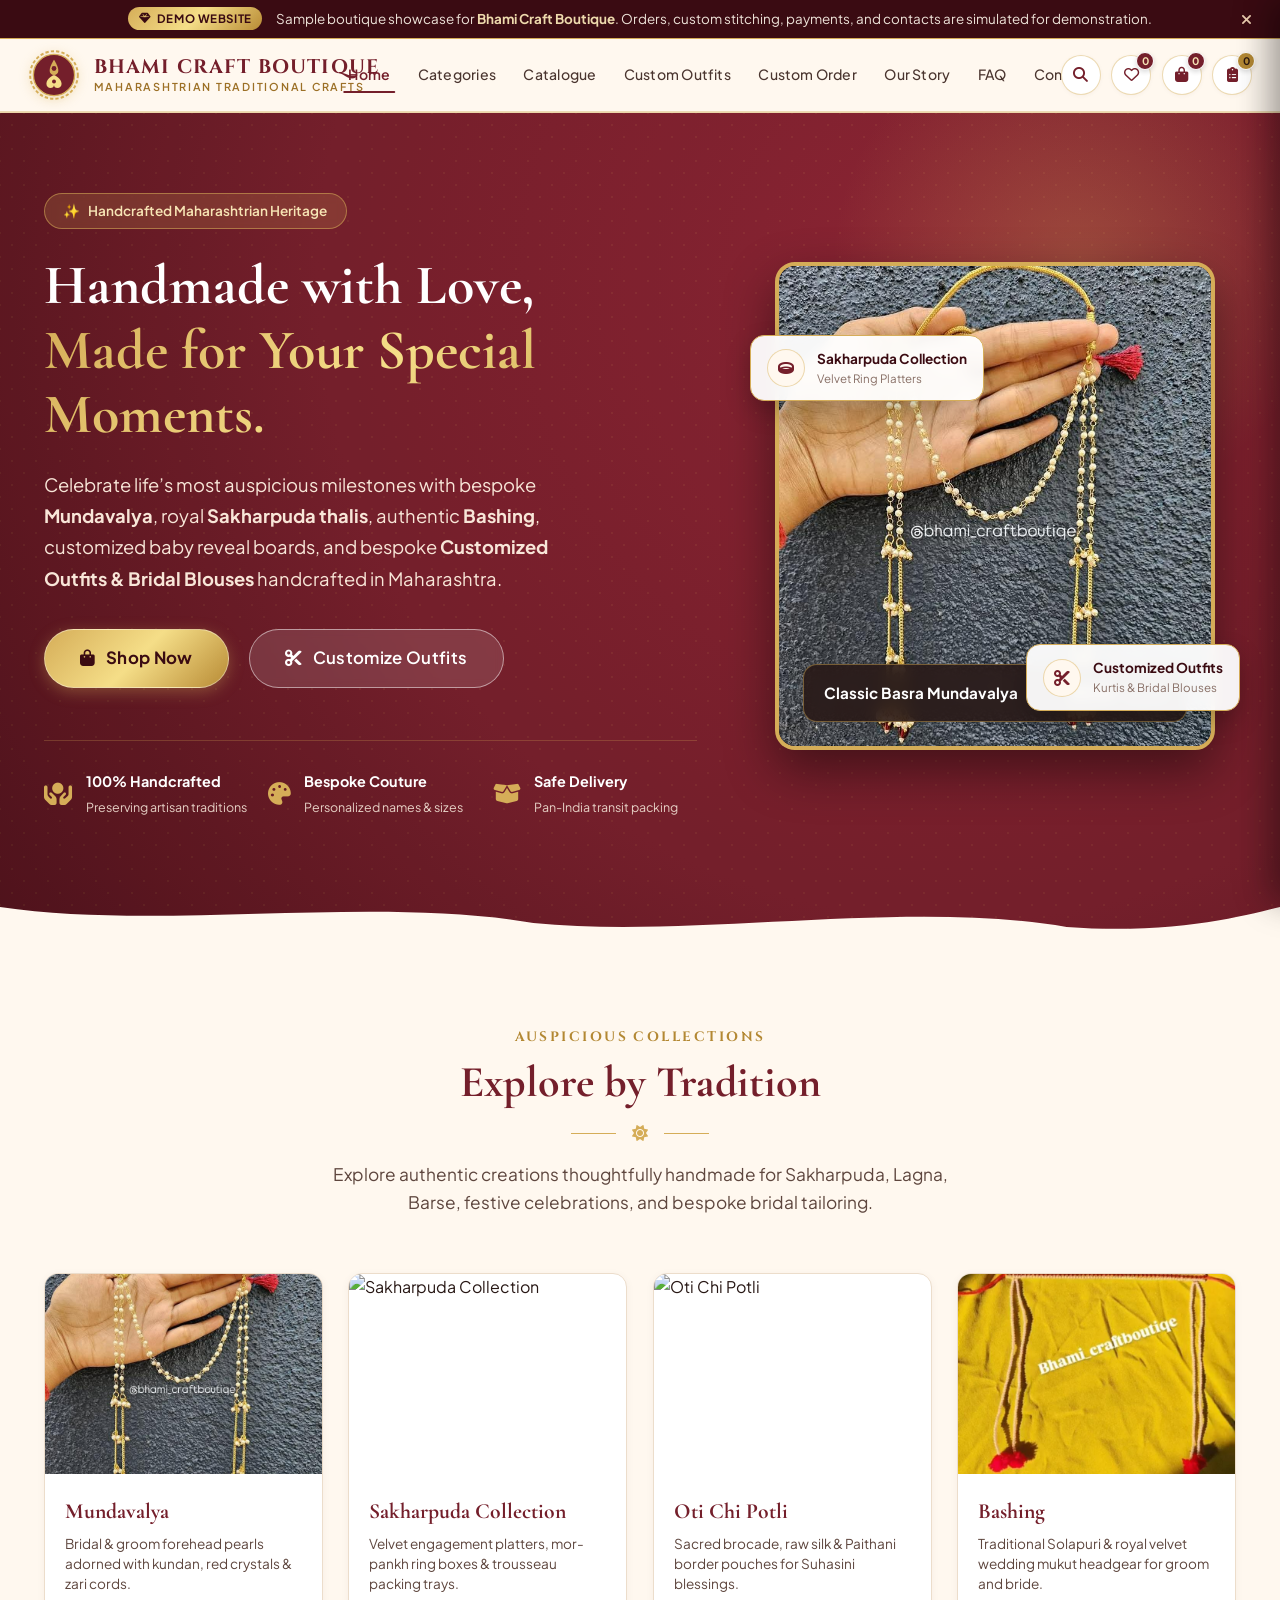
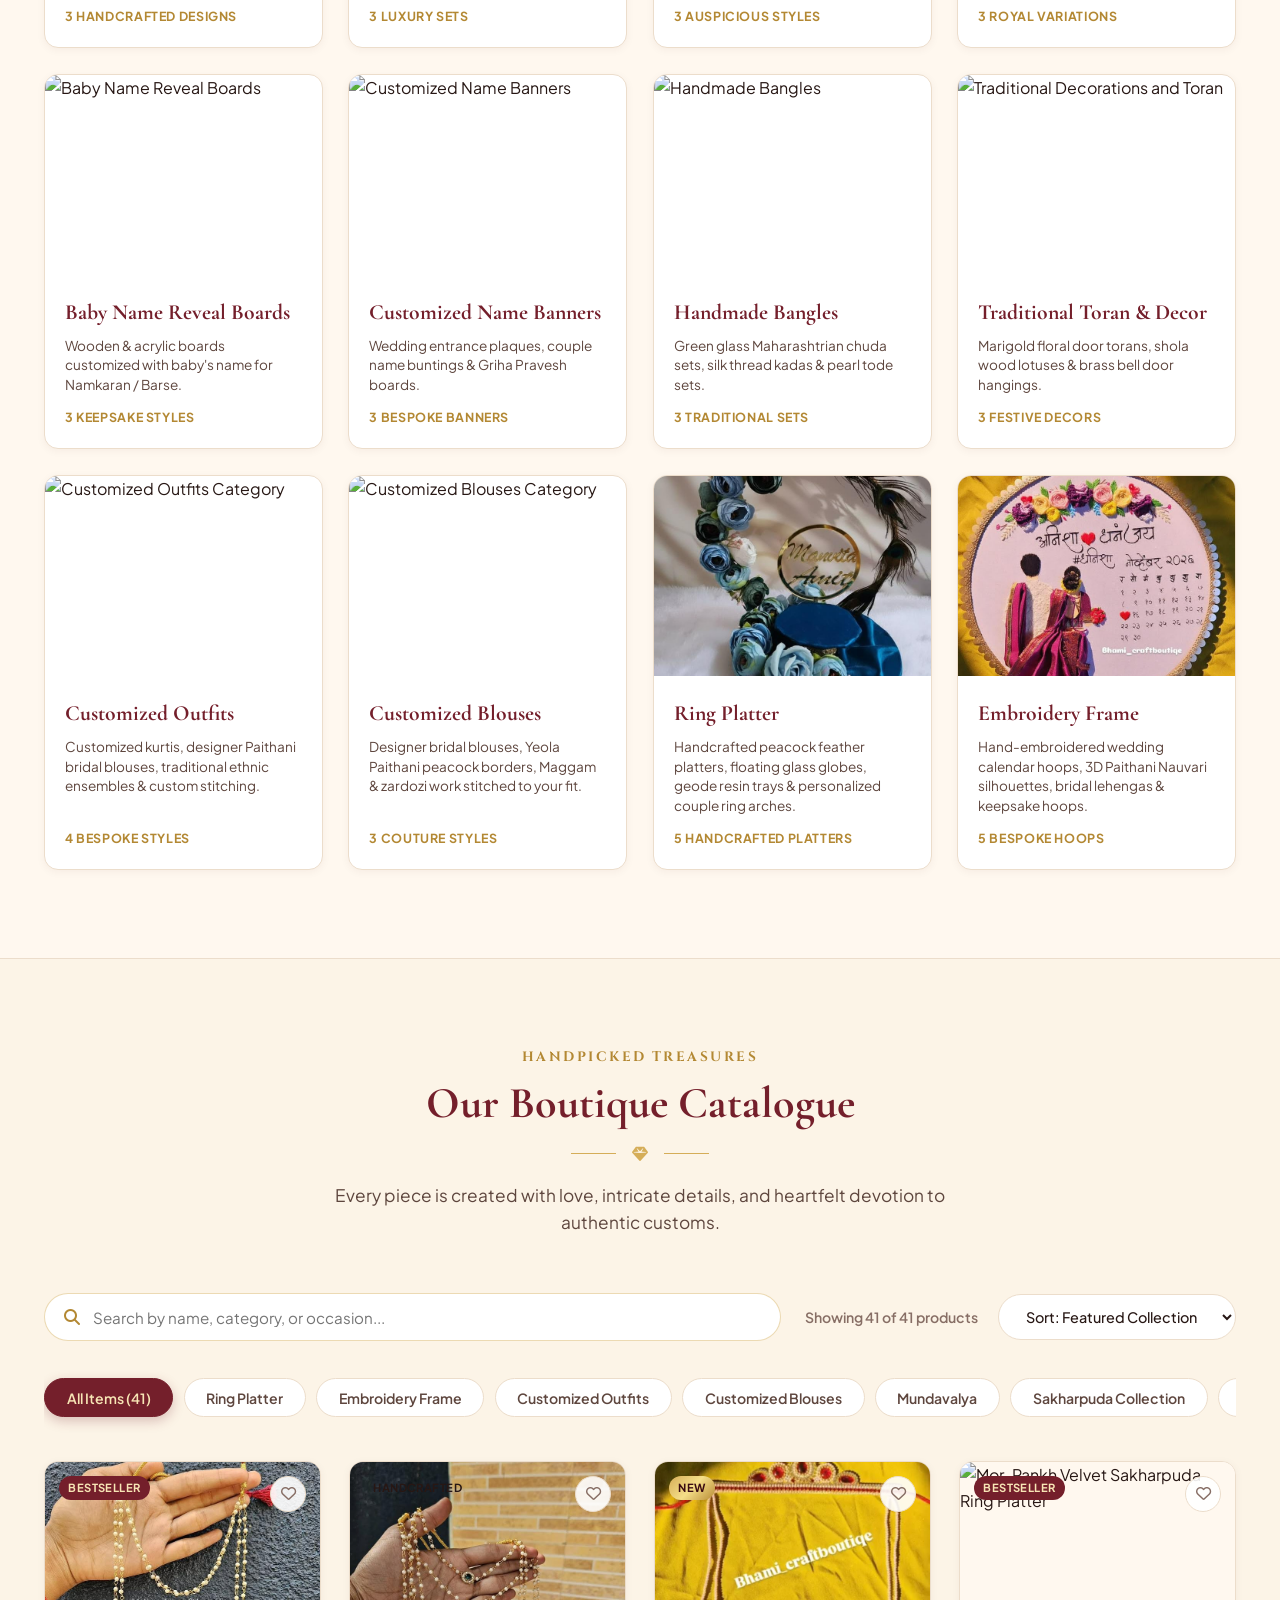
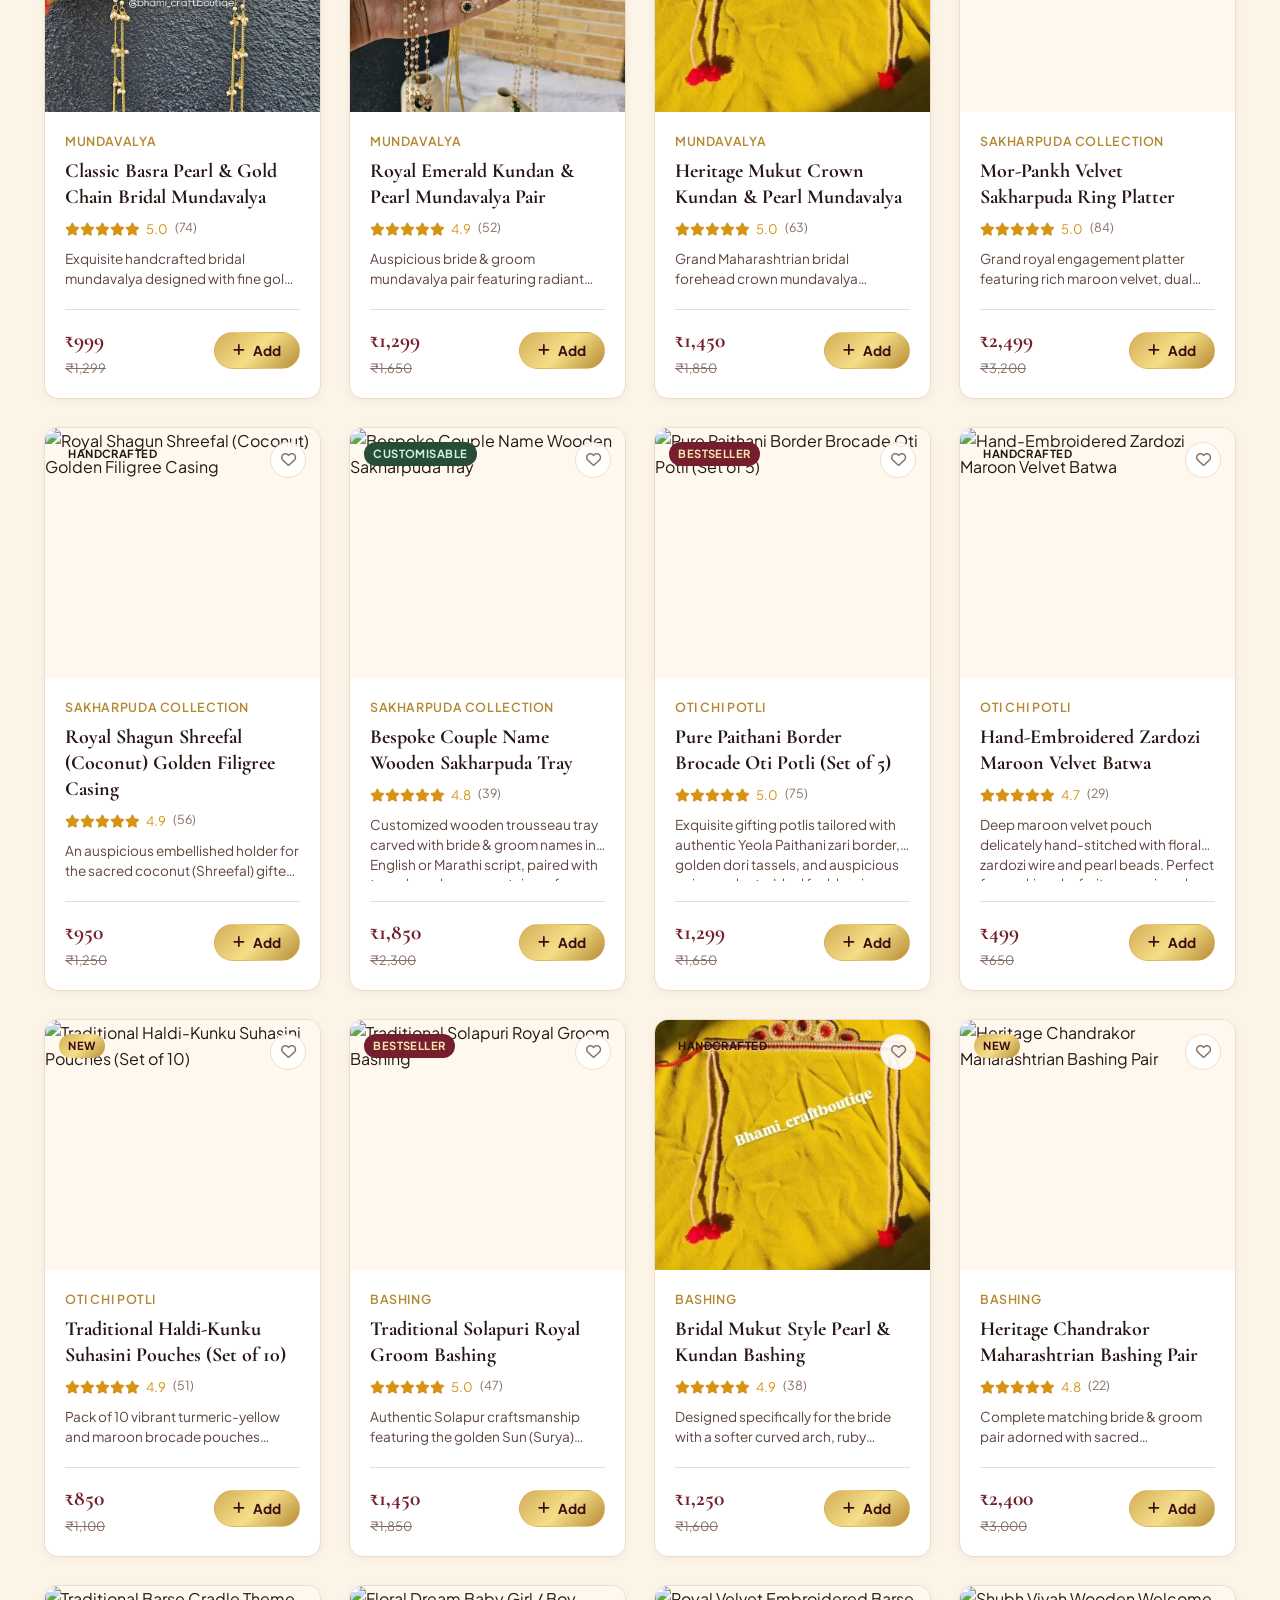
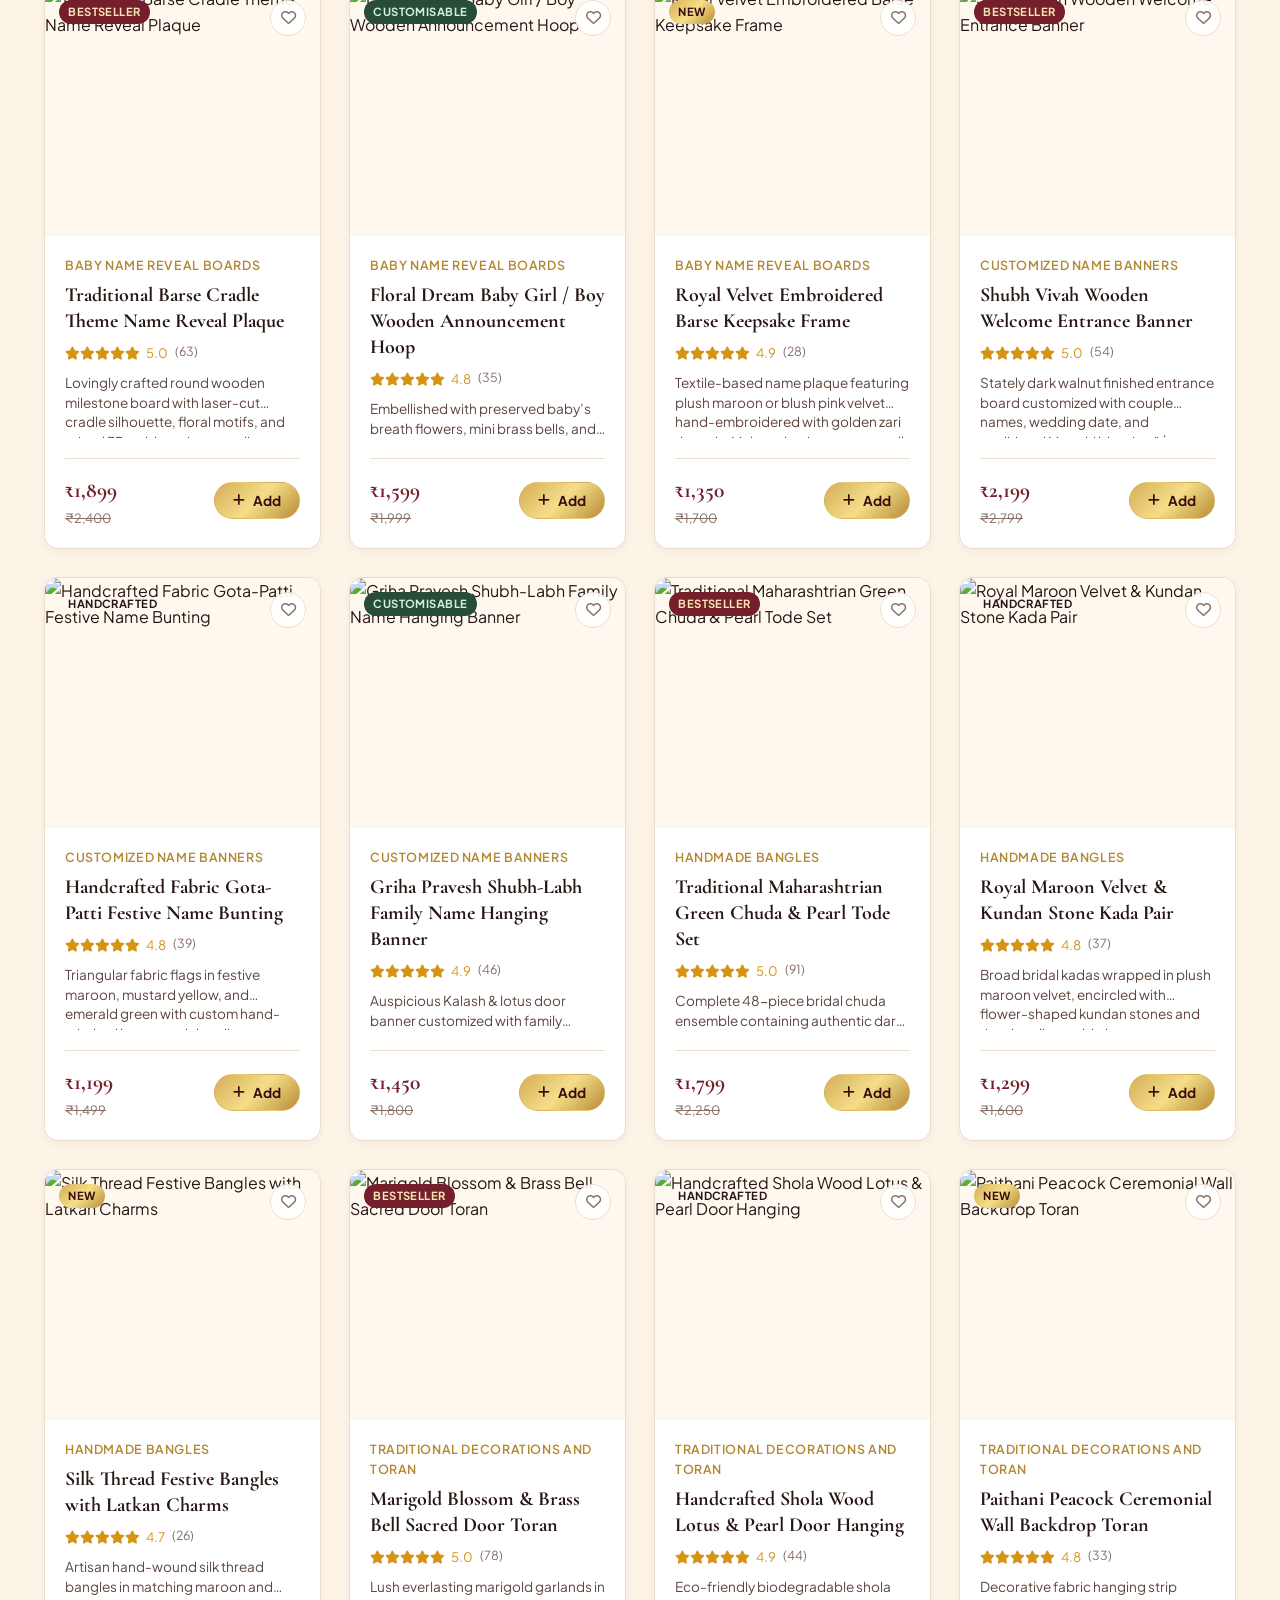
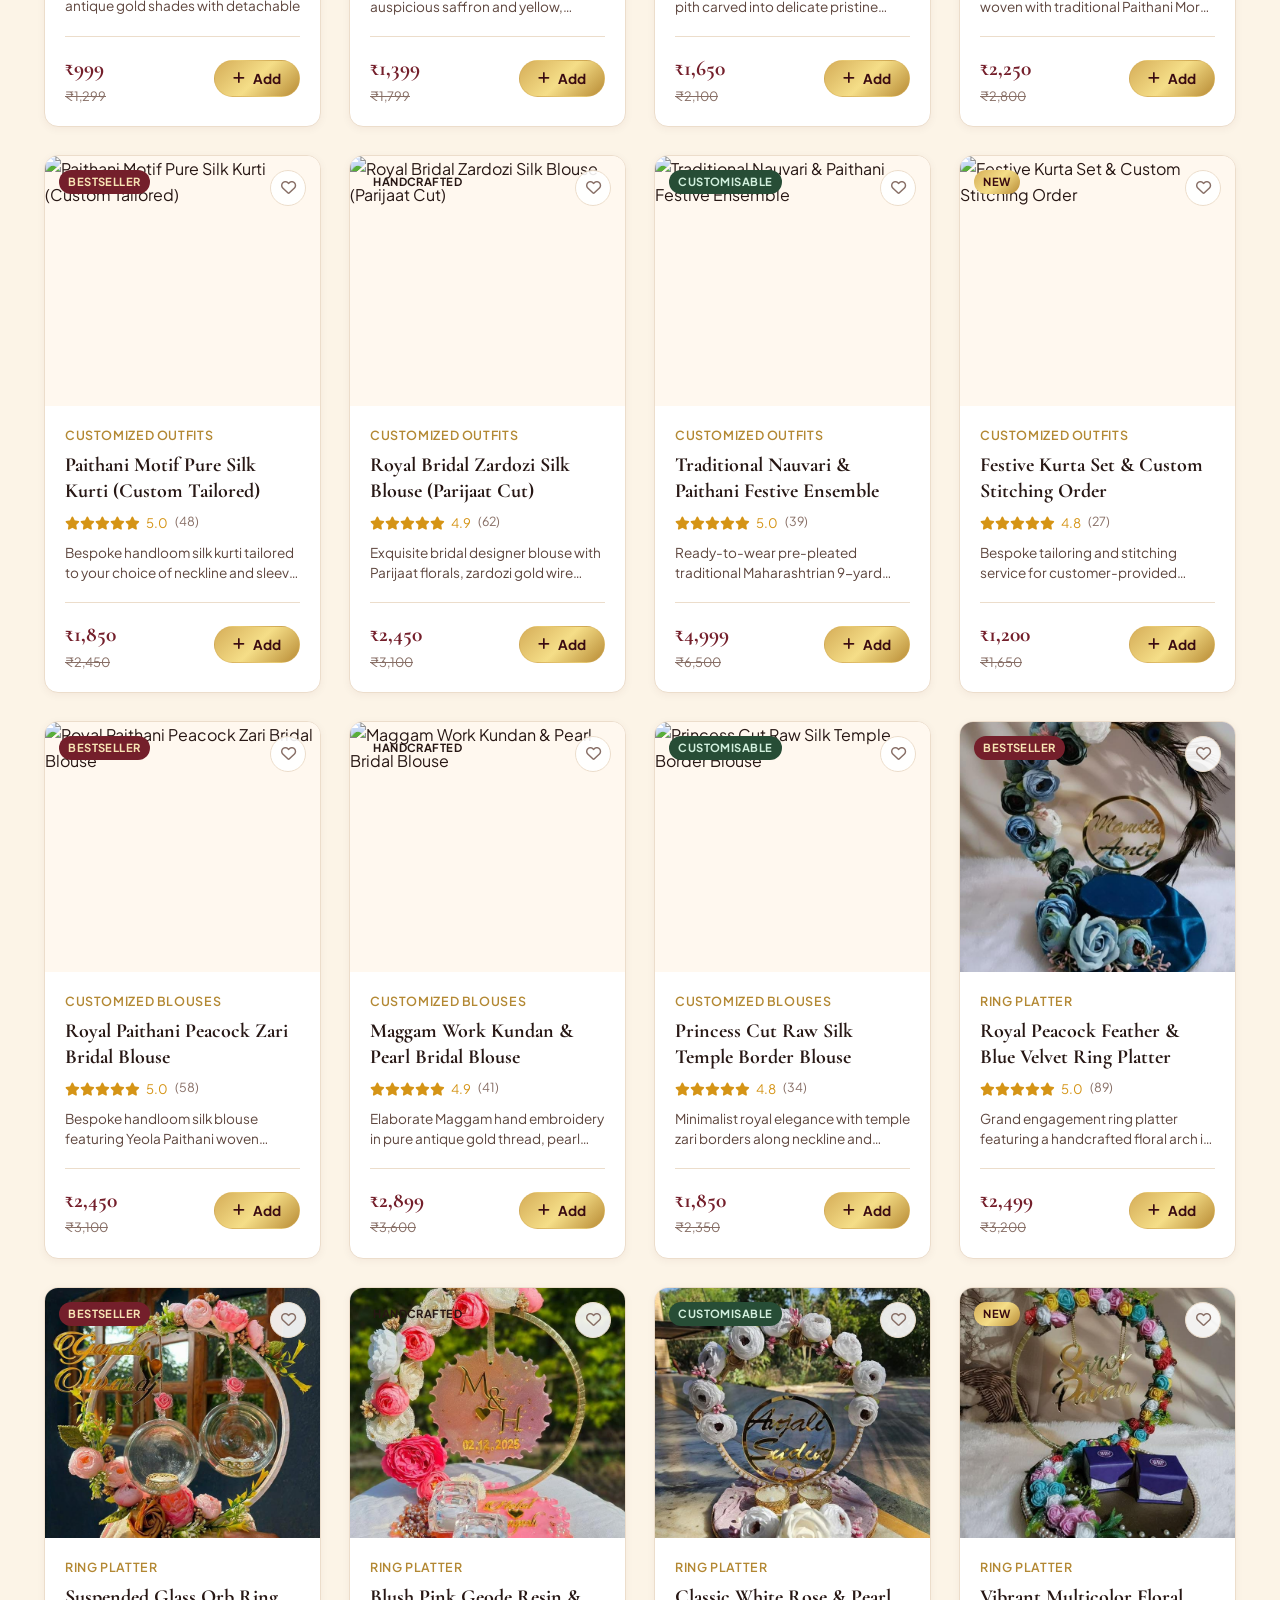
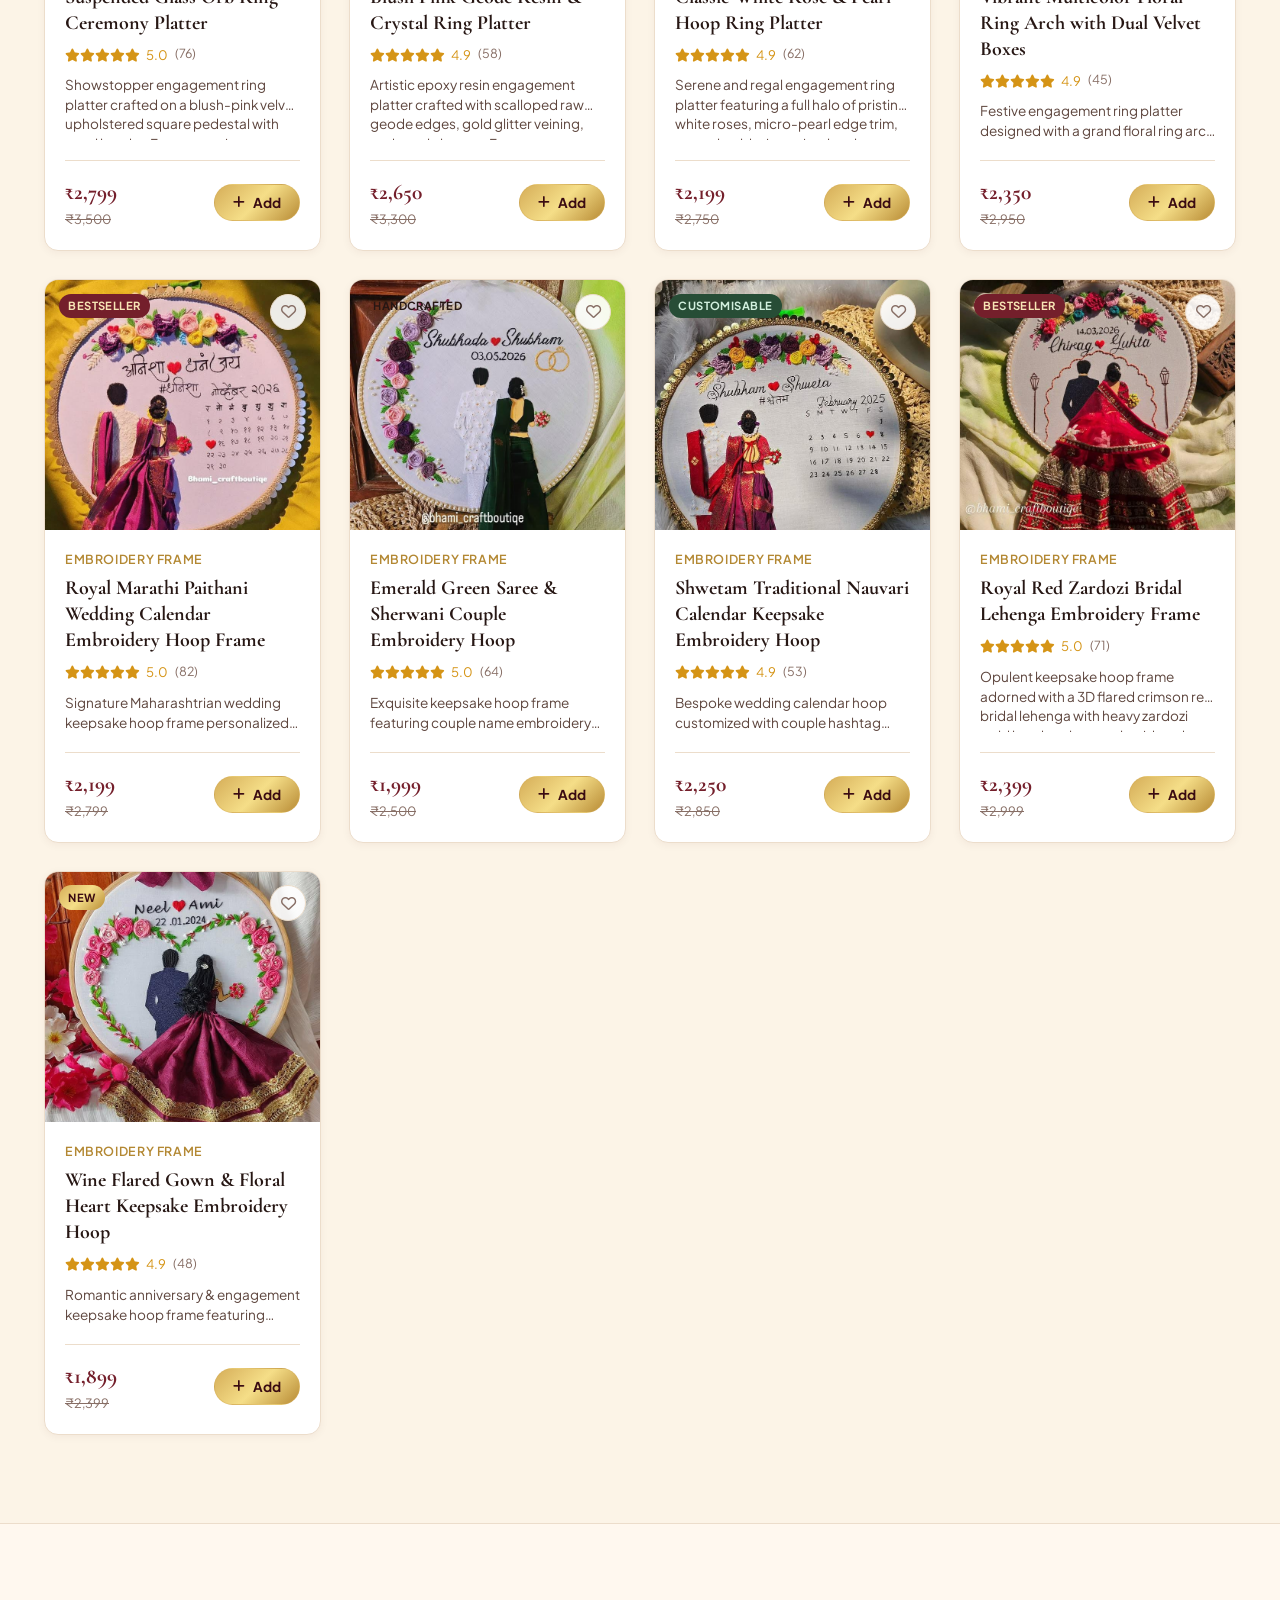
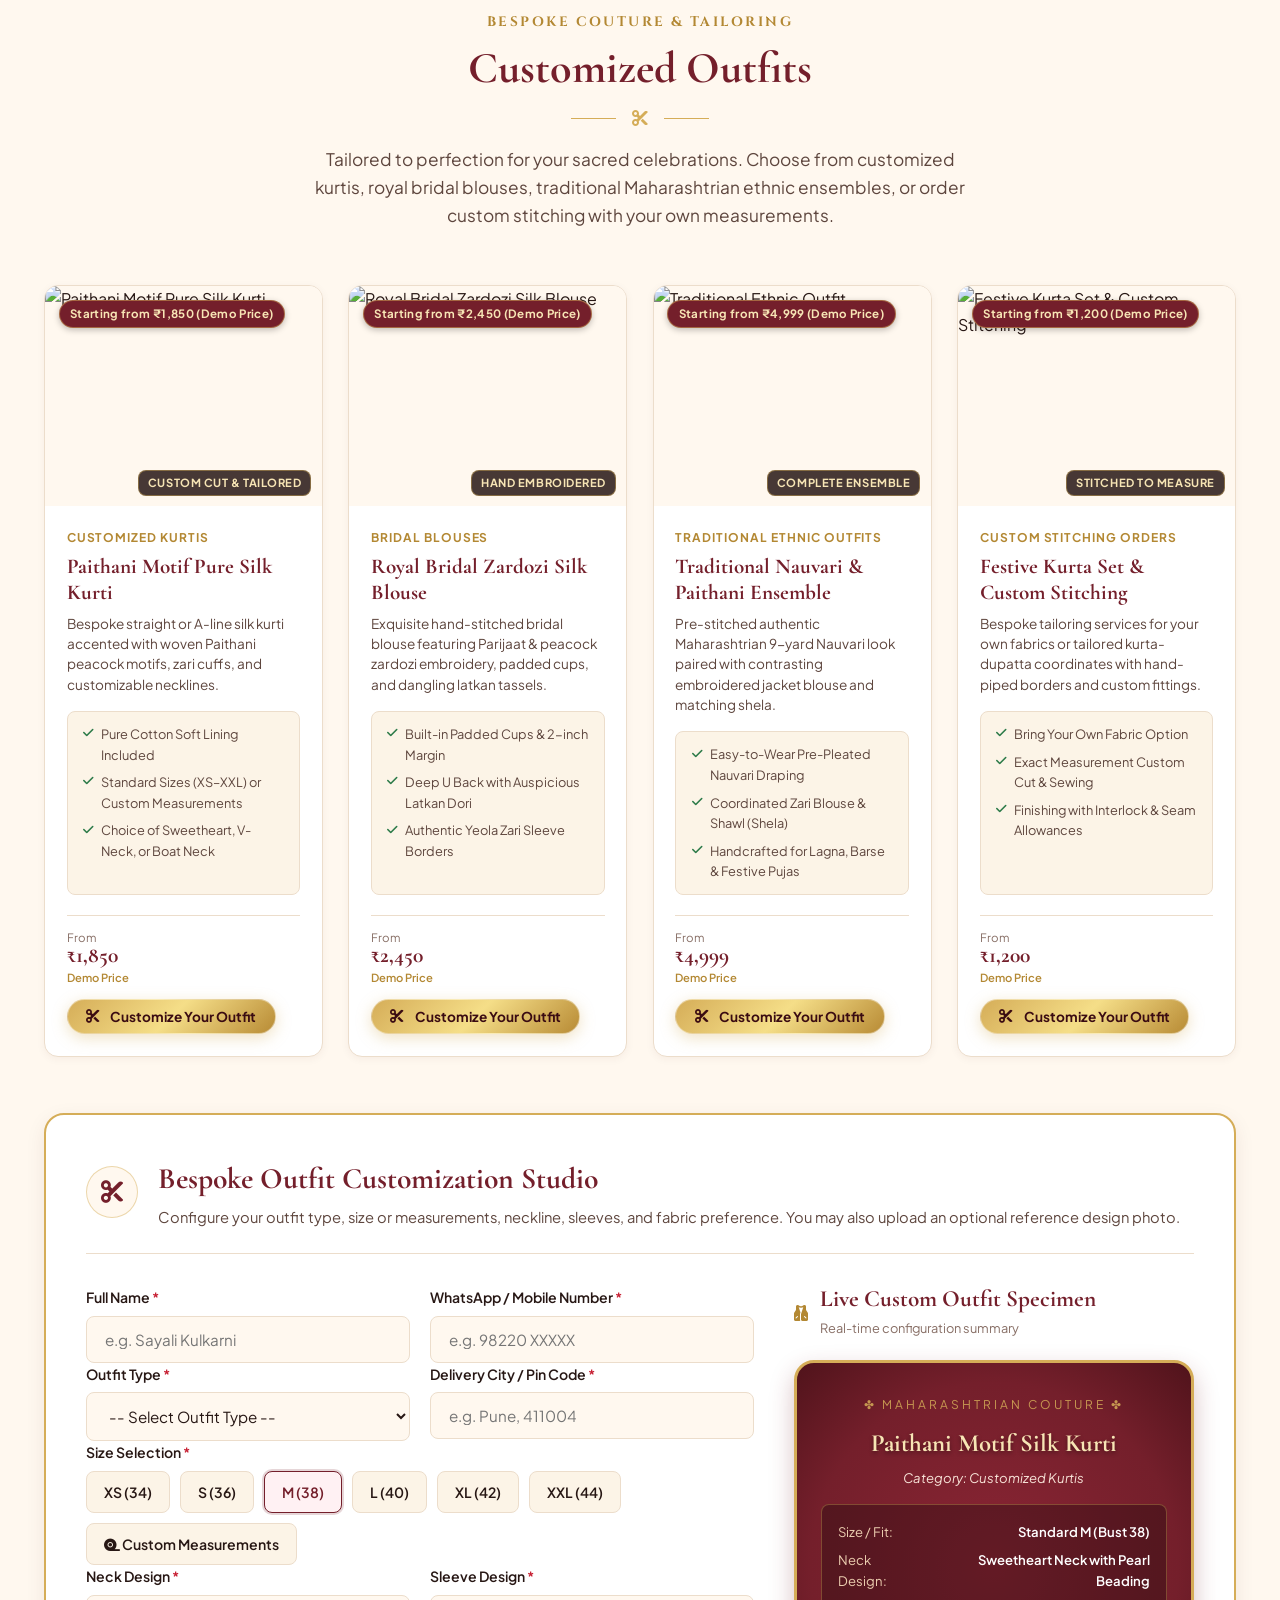
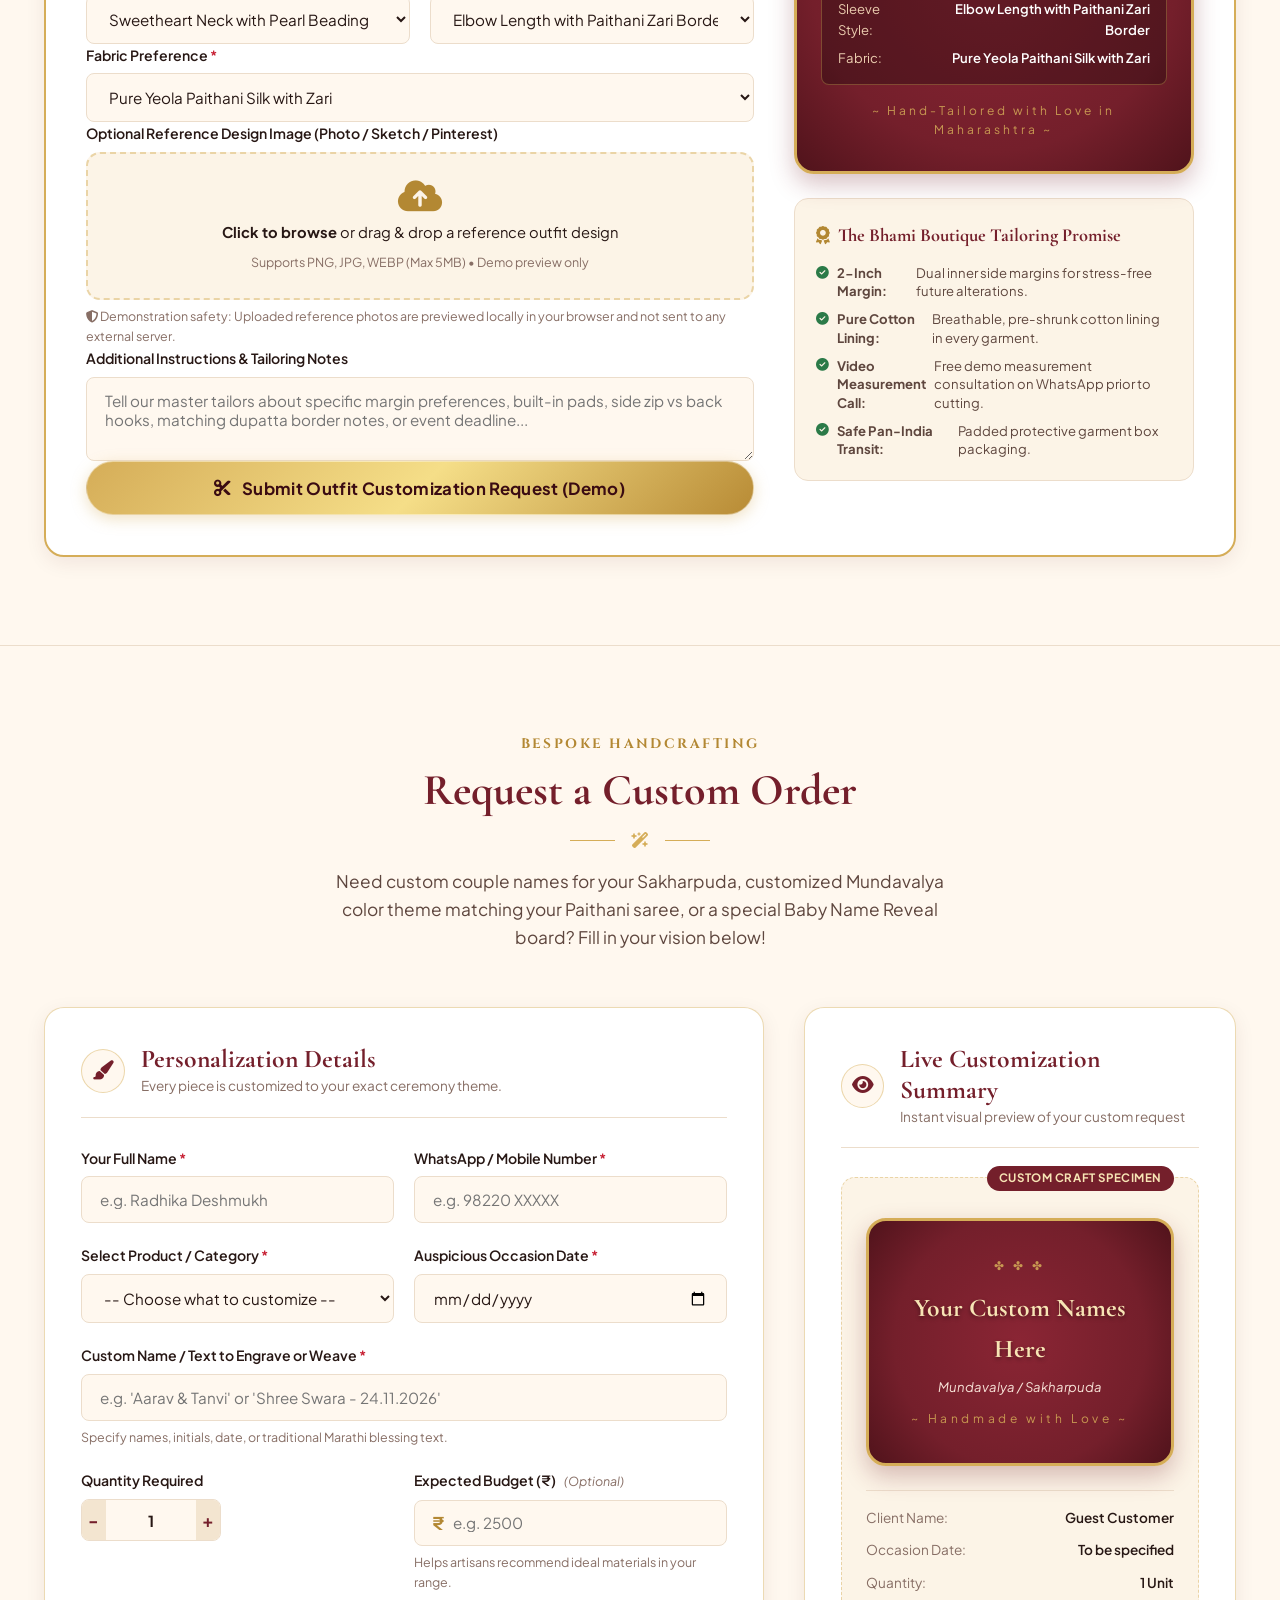
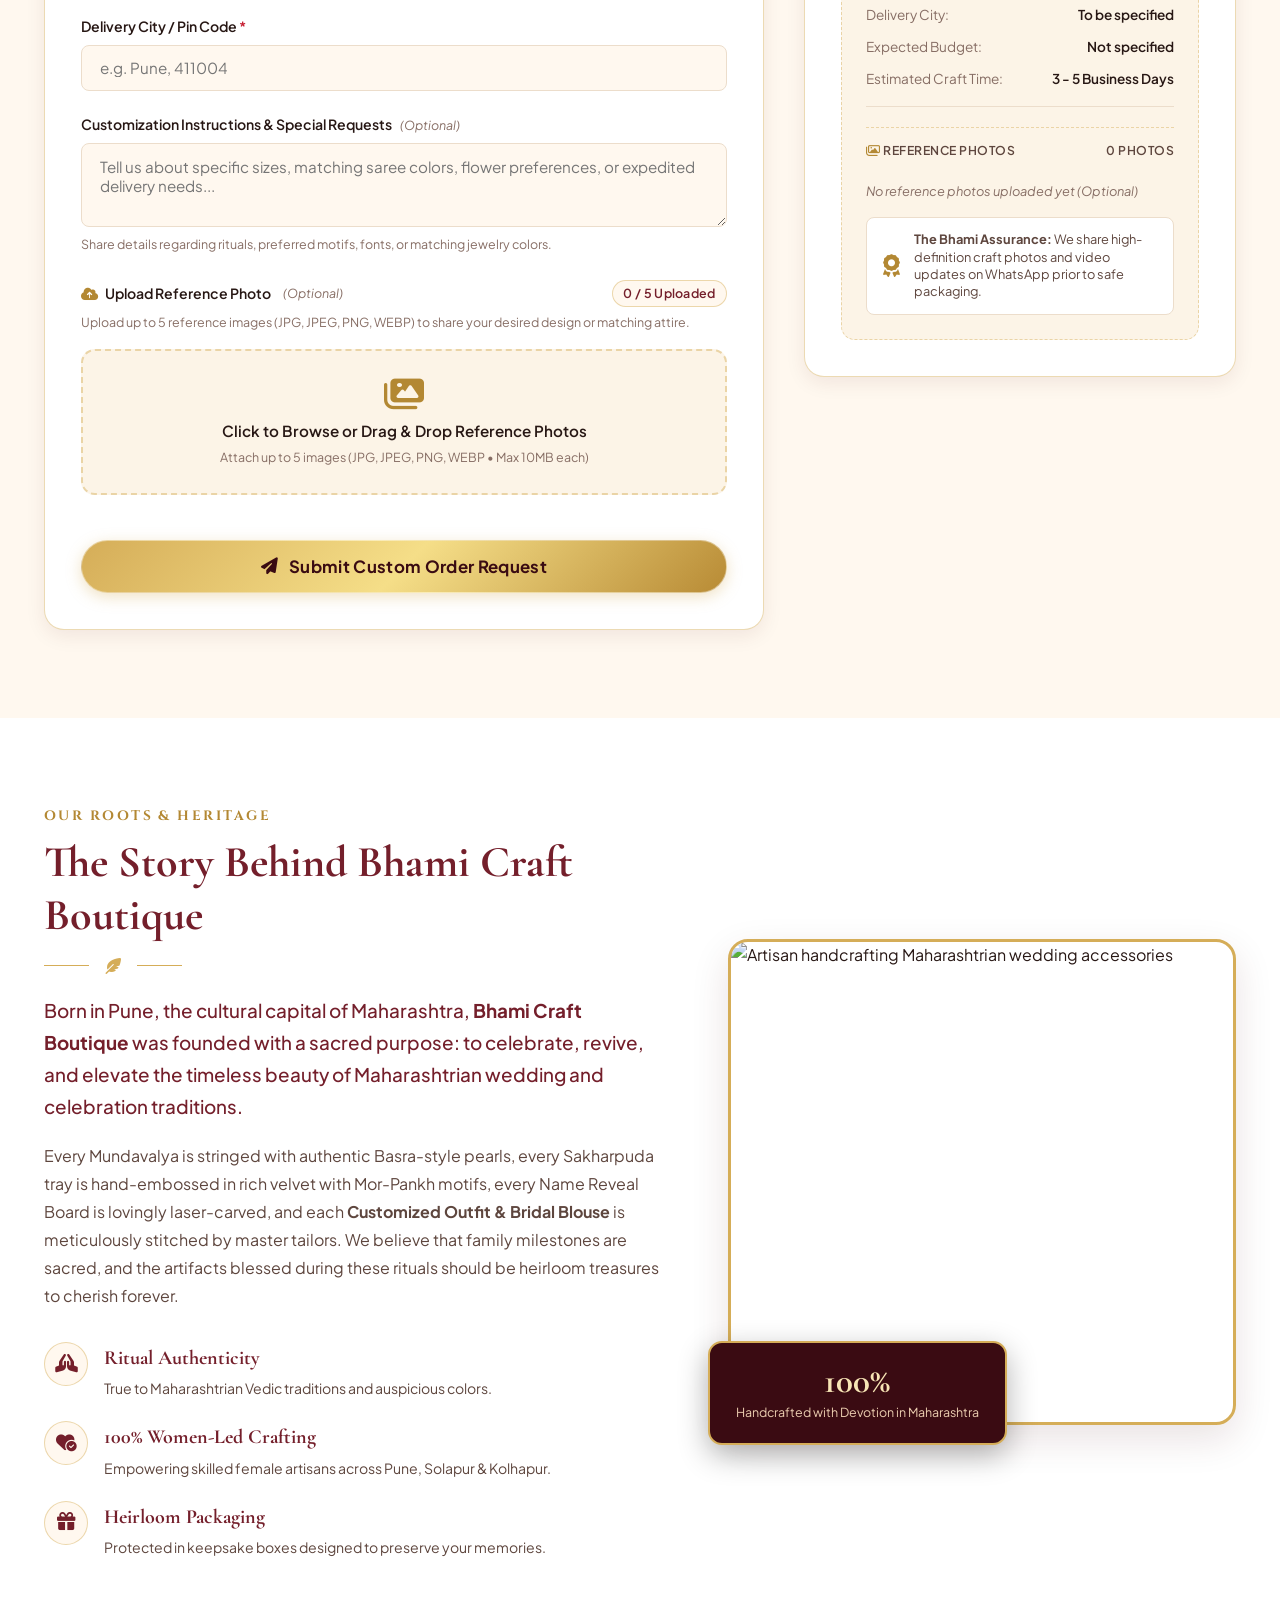
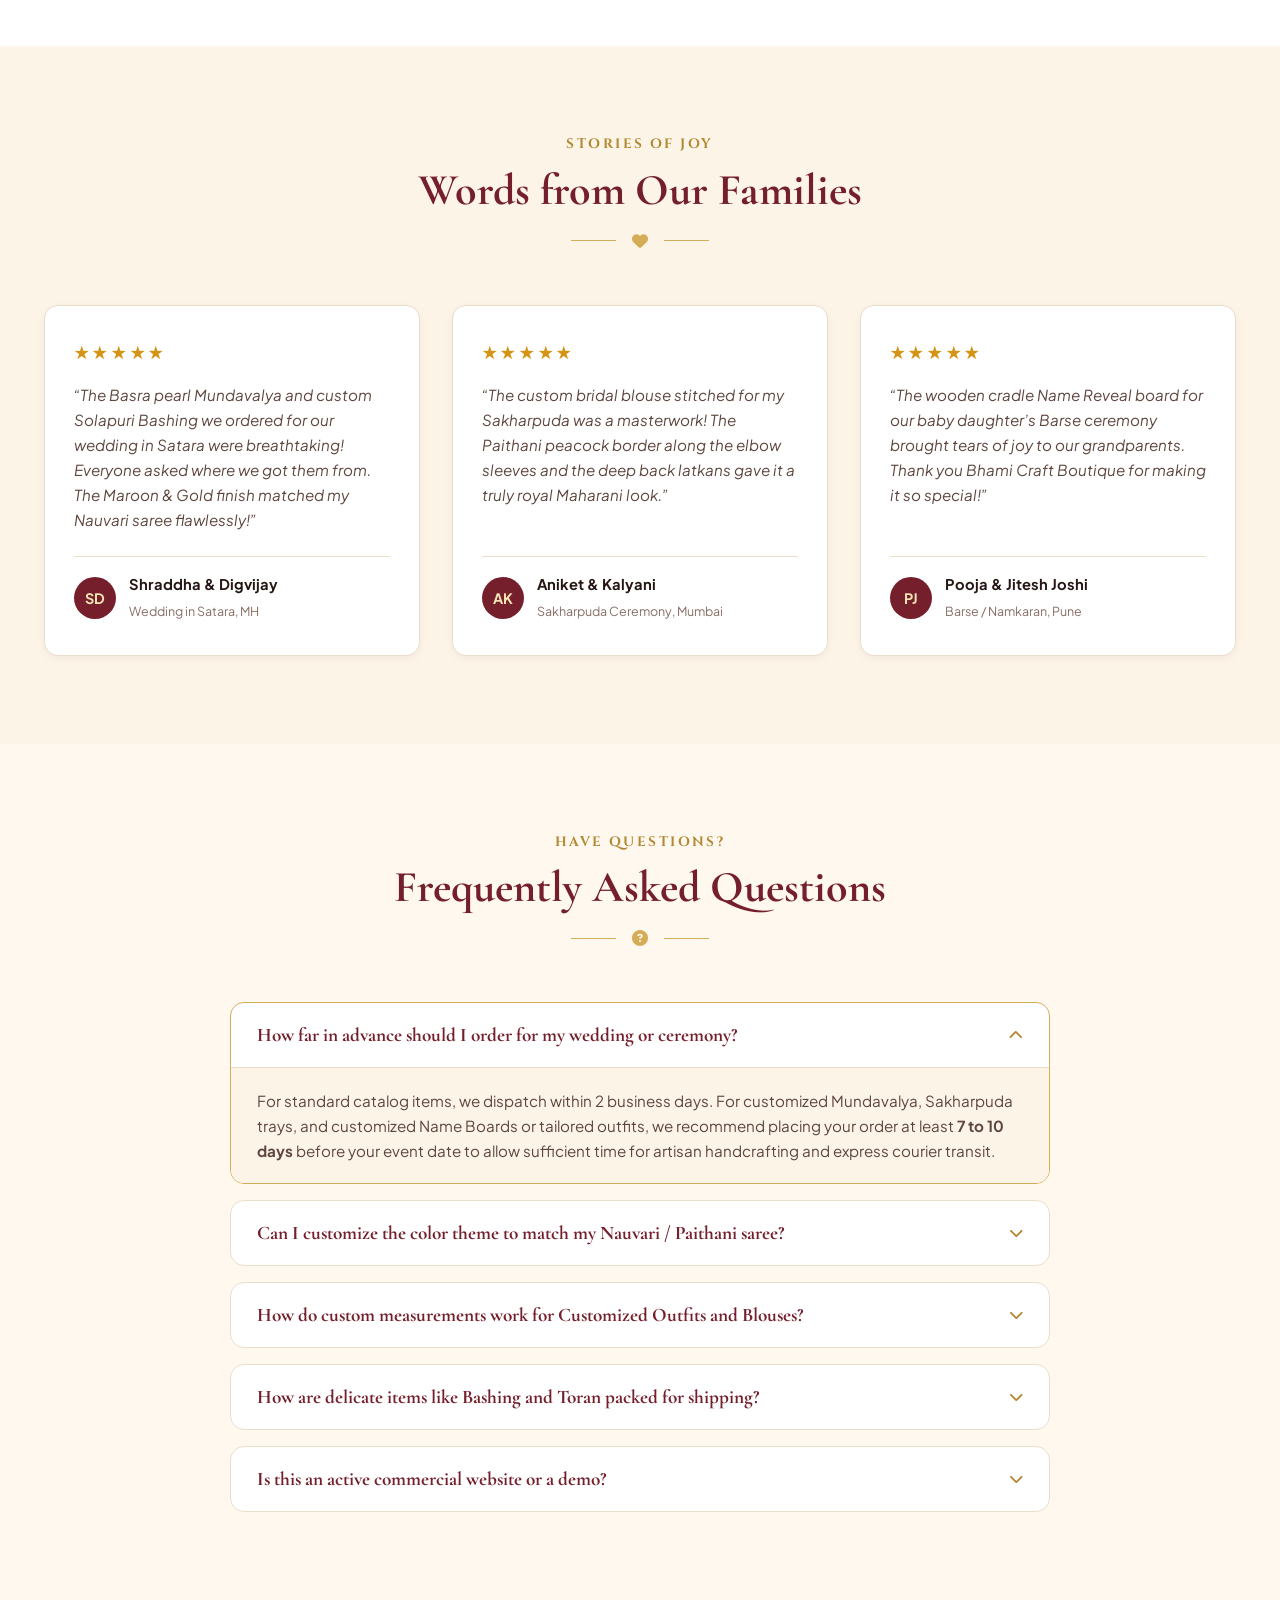
==== index.html @ 4c6e95d6 "Bhami Boutique website initial commit" ====
<!DOCTYPE html>
<html lang="en">
<head>
  <meta charset="UTF-8">
  <meta name="viewport" content="width=device-width, initial-scale=1.0">
  <title>Bhami Craft Boutique | Handmade with Love, Made for Your Special Moments</title>
  <meta name="description" content="Authentic Maharashtrian handmade wedding accessories, bespoke Mundavalya, royal Sakharpuda platters, Bashing, custom baby name boards, festive decor, and customized outfits & bridal blouses.">
  
  <!-- Google Fonts: Cormorant Garamond, Cinzel, and Plus Jakarta Sans -->
  <link rel="preconnect" href="https://fonts.googleapis.com">
  <link rel="preconnect" href="https://fonts.gstatic.com" crossorigin>
  <link href="https://fonts.googleapis.com/css2?family=Cinzel:wght@500;600;700;800&family=Cormorant+Garamond:ital,wght@0,500;0,600;0,700;1,400;1,600&family=Plus+Jakarta+Sans:wght@400;500;600;700&display=swap" rel="stylesheet">
  
  <!-- Font Awesome Icons for polished UI buttons -->
  <link rel="stylesheet" href="https://cdnjs.cloudflare.com/ajax/libs/font-awesome/6.5.1/css/all.min.css">
  
  <!-- Boutique Favicon -->
  <link rel="icon" type="image/svg+xml" href="favicon.svg">
  
  <!-- Boutique Stylesheet -->
  <link rel="stylesheet" href="style.css">
</head>
<body>

  <!-- Top Demo Banner Notification -->
  <aside class="demo-notice-bar" role="region" aria-label="Demo website disclaimer">
    <div class="container demo-notice-content">
      <span class="demo-tag"><i class="fa-solid fa-gem"></i> DEMO WEBSITE</span>
      <p class="demo-text">
        Sample boutique showcase for <strong>Bhami Craft Boutique</strong>. Orders, custom stitching, payments, and contacts are simulated for demonstration.
      </p>
      <button class="demo-notice-dismiss" id="dismissDemoNotice" aria-label="Dismiss demo notice">
        <i class="fa-solid fa-xmark"></i>
      </button>
    </div>
  </aside>

  <!-- Main Boutique Header & Navigation -->
  <header class="boutique-header" id="boutiqueHeader">
    <div class="header-inner container">
      <!-- Brand Logo / Emblem -->
      <a href="#home" class="brand-logo" aria-label="Bhami Craft Boutique Home">
        <div class="brand-emblem">
          <!-- Traditional Kolhapuri / Peacock inspired motif in SVG -->
          <svg viewBox="0 0 48 48" class="emblem-svg" fill="none" xmlns="http://www.w3.org/2000/svg" aria-hidden="true">
            <circle cx="24" cy="24" r="22" stroke="#D5AD58" stroke-width="1.8" stroke-dasharray="3 2" />
            <circle cx="24" cy="24" r="19" fill="#741F2B" stroke="#D5AD58" stroke-width="1.2" />
            <path d="M24 10C24 10 28 16 28 20C28 22.2091 26.2091 24 24 24C21.7909 24 20 22.2091 20 20C20 16 24 10 24 10Z" fill="#D5AD58"/>
            <path d="M24 24C24 24 31 27 31 32C31 34.2 29.5 36 27 36C24 36 24 33 24 33C24 33 24 36 21 36C18.5 36 17 34.2 17 32C17 27 24 24 24 24Z" fill="#F5DE88"/>
            <circle cx="24" cy="18" r="2.2" fill="#741F2B"/>
            <circle cx="24" cy="30" r="1.8" fill="#741F2B"/>
          </svg>
        </div>
        <div class="brand-identity">
          <span class="brand-name">BHAMI CRAFT BOUTIQUE</span>
          <span class="brand-subline">Maharashtrian Traditional Crafts</span>
        </div>
      </a>

      <!-- Desktop Navigation Menu -->
      <nav class="main-nav" id="mainNav" aria-label="Primary Navigation">
        <ul class="nav-list">
          <li><a href="#home" class="nav-link active">Home</a></li>
          <li><a href="#categories" class="nav-link">Categories</a></li>
          <li><a href="#catalogue" class="nav-link">Catalogue</a></li>
          <li><a href="#customized-outfits" class="nav-link">Custom Outfits</a></li>
          <li><a href="#custom-order" class="nav-link">Custom Order</a></li>
          <li><a href="#about" class="nav-link">Our Story</a></li>
          <li><a href="#faq" class="nav-link">FAQ</a></li>
          <li><a href="#contact" class="nav-link">Contact</a></li>
        </ul>
      </nav>

      <!-- Header Action Controls -->
      <div class="header-actions">
        <button class="action-btn search-toggle-btn" id="searchToggleBtn" aria-label="Open search filter">
          <i class="fa-solid fa-magnifying-glass"></i>
        </button>

        <button class="action-btn wishlist-btn" id="wishlistBtn" aria-label="View favorite items">
          <i class="fa-regular fa-heart"></i>
          <span class="badge" id="wishlistCount">0</span>
        </button>

        <button class="action-btn cart-btn" id="cartToggleBtn" aria-label="Shopping Cart">
          <i class="fa-solid fa-bag-shopping"></i>
          <span class="badge" id="cartBadgeCount">0</span>
        </button>

        <button class="action-btn admin-btn" id="adminDashboardBtn" onclick="window.location.href='admin/'" aria-label="Open Artisan Admin Dashboard" title="Artisan Admin Orders Dashboard">
          <i class="fa-solid fa-clipboard-list"></i>
          <span class="admin-badge" id="adminBadgeCount">0</span>
        </button>

        <button class="mobile-toggle-btn" id="mobileMenuBtn" aria-label="Toggle mobile menu" aria-expanded="false">
          <span class="hamburger-bar"></span>
          <span class="hamburger-bar"></span>
          <span class="hamburger-bar"></span>
        </button>
      </div>
    </div>

    <!-- Quick Search Dropdown Bar -->
    <div class="quick-search-drawer" id="quickSearchDrawer">
      <div class="container quick-search-inner">
        <div class="search-input-wrapper">
          <i class="fa-solid fa-magnifying-glass search-icon"></i>
          <input type="text" id="quickSearchInput" placeholder="Search Mundavalya, Sakharpuda trays, Kurtis, Blouses, Toran..." aria-label="Search products">
          <button class="search-clear-btn" id="clearQuickSearch" aria-label="Clear search">&times;</button>
        </div>
        <div class="quick-search-tags">
          <span class="tags-label">Popular:</span>
          <button class="search-tag" data-search="Mundavalya">Mundavalya</button>
          <button class="search-tag" data-search="Ring Platter">Ring Platter</button>
          <button class="search-tag" data-search="Embroidery Frame">Embroidery Frame</button>
          <button class="search-tag" data-search="Sakharpuda">Sakharpuda</button>
          <button class="search-tag" data-search="Outfits">Custom Outfits</button>
          <button class="search-tag" data-search="Blouse">Blouses</button>
          <button class="search-tag" data-search="Bashing">Bashing</button>
          <button class="search-tag" data-search="Baby Name">Baby Reveal</button>
          <button class="search-tag" data-search="Toran">Toran</button>
        </div>
      </div>
    </div>
  </header>

  <!-- Mobile Drawer Menu Navigation -->
  <div class="mobile-drawer-overlay" id="mobileDrawerOverlay"></div>
  <aside class="mobile-drawer" id="mobileDrawer" aria-label="Mobile Navigation">
    <div class="drawer-header">
      <div class="brand-identity">
        <span class="brand-name">BHAMI CRAFT BOUTIQUE</span>
        <span class="brand-subline">Handmade with Love</span>
      </div>
      <button class="drawer-close-btn" id="mobileDrawerCloseBtn" aria-label="Close menu">&times;</button>
    </div>
    <div class="drawer-body">
      <ul class="mobile-nav-list">
        <li><a href="#home" class="mobile-nav-link"><i class="fa-solid fa-house"></i> Home</a></li>
        <li><a href="#categories" class="mobile-nav-link"><i class="fa-solid fa-shapes"></i> Categories</a></li>
        <li><a href="#catalogue" class="mobile-nav-link"><i class="fa-solid fa-store"></i> Shop Catalogue</a></li>
        <li><a href="#customized-outfits" class="mobile-nav-link"><i class="fa-solid fa-scissors"></i> Customized Outfits</a></li>
        <li><a href="#custom-order" class="mobile-nav-link"><i class="fa-solid fa-wand-magic-sparkles"></i> Custom Order</a></li>
        <li><a href="#about" class="mobile-nav-link"><i class="fa-solid fa-feather-pointed"></i> Our Story</a></li>
        <li><a href="#faq" class="mobile-nav-link"><i class="fa-solid fa-circle-question"></i> FAQ</a></li>
        <li><a href="#contact" class="mobile-nav-link"><i class="fa-solid fa-envelope"></i> Contact Us</a></li>
        <li><a href="#" class="mobile-nav-link" id="mobileAdminLink" href="admin/"><i class="fa-solid fa-clipboard-check text-gold"></i> Admin Dashboard <span class="badge" id="mobileAdminBadgeCount">0</span></a></li>
      </ul>
      <div class="drawer-footer">
        <p class="drawer-phone"><i class="fa-brands fa-whatsapp"></i> +91 98XXX XXXXX (Demo)</p>
        <p class="drawer-tagline">“Handmade with Love, Made for Your Special Moments.”</p>
      </div>
    </div>
  </aside>

  <!-- Main Page Content -->
  <main id="mainContent">

    <!-- 1. HOME / HERO SECTION -->
    <section class="hero-section" id="home">
      <!-- Decorative Paithani Pallu / Mandala Accents -->
      <div class="hero-bg-pattern"></div>
      <div class="hero-gold-glow"></div>
      
      <div class="container hero-container">
        <div class="hero-content">
          <div class="hero-pill-badge">
            <span class="sparkle">✨</span>
            <span>Handcrafted Maharashtrian Heritage</span>
          </div>
          
          <h1 class="hero-title">
            Handmade with Love, <br>
            <span class="gold-gradient-text">Made for Your Special Moments.</span>
          </h1>
          
          <p class="hero-description">
            Celebrate life’s most auspicious milestones with bespoke <strong>Mundavalya</strong>, royal <strong>Sakharpuda thalis</strong>, authentic <strong>Bashing</strong>, customized baby reveal boards, and bespoke <strong>Customized Outfits & Bridal Blouses</strong> handcrafted in Maharashtra.
          </p>

          <div class="hero-action-group">
            <a href="#catalogue" class="btn btn-gold btn-lg">
              <i class="fa-solid fa-bag-shopping"></i> Shop Now
            </a>
            <a href="#customized-outfits" class="btn btn-outline-light btn-lg">
              <i class="fa-solid fa-scissors"></i> Customize Outfits
            </a>
          </div>

          <!-- Quick Trust Badges -->
          <div class="hero-trust-grid">
            <div class="trust-item">
              <i class="fa-solid fa-hands-holding-circle"></i>
              <div>
                <strong>100% Handcrafted</strong>
                <span>Preserving artisan traditions</span>
              </div>
            </div>
            <div class="trust-item">
              <i class="fa-solid fa-palette"></i>
              <div>
                <strong>Bespoke Couture</strong>
                <span>Personalized names & sizes</span>
              </div>
            </div>
            <div class="trust-item">
              <i class="fa-solid fa-box-open"></i>
              <div>
                <strong>Safe Delivery</strong>
                <span>Pan-India transit packing</span>
              </div>
            </div>
          </div>
        </div>

        <div class="hero-visual">
          <div class="hero-card-stack">
            <div class="hero-main-card">
              <img src="images/bhami-pearl-chain-mundavalya.jpg" alt="Handcrafted Pearl & Kundan Maharashtrian Mundavalya by Bhami Craft Boutique" class="hero-img">
              <div class="hero-card-tag">
                <span class="tag-title">Classic Basra Mundavalya</span>
                <span class="tag-price">₹999 <del>₹1,299</del></span>
              </div>
            </div>
            <!-- Floating accent cards -->
            <div class="floating-accent-card float-left">
              <div class="accent-icon"><i class="fa-solid fa-ring"></i></div>
              <div class="accent-text">
                <span class="accent-title">Sakharpuda Collection</span>
                <span class="accent-sub">Velvet Ring Platters</span>
              </div>
            </div>
            <div class="floating-accent-card float-right">
              <div class="accent-icon"><i class="fa-solid fa-scissors"></i></div>
              <div class="accent-text">
                <span class="accent-title">Customized Outfits</span>
                <span class="accent-sub">Kurtis & Bridal Blouses</span>
              </div>
            </div>
          </div>
        </div>
      </div>

      <!-- Traditional Scalloped Border Divider -->
      <div class="traditional-divider">
        <svg viewBox="0 0 1200 40" preserveAspectRatio="none">
          <path d="M0,0 C150,30 350,-15 500,20 C650,40 850,-10 1000,25 C1100,35 1170,10 1200,0 L1200,40 L0,40 Z" fill="#FFF8EF"></path>
        </svg>
      </div>
    </section>

    <!-- 2. PRODUCT CATEGORIES SECTION (12 CATEGORIES) -->
    <section class="section categories-section" id="categories">
      <div class="container">
        <div class="section-header text-center">
          <div class="section-eyebrow">Auspicious Collections</div>
          <h2 class="section-title">Explore by Tradition</h2>
          <div class="section-divider-ornament">
            <span></span>
            <i class="fa-solid fa-sun"></i>
            <span></span>
          </div>
          <p class="section-subtitle">
            Explore authentic creations thoughtfully handmade for Sakharpuda, Lagna, Barse, festive celebrations, and bespoke bridal tailoring.
          </p>
        </div>

        <div class="categories-grid" id="categoriesGrid">
          <!-- Category 1: Mundavalya -->
          <div class="category-card" data-category="Mundavalya">
            <div class="category-img-wrap">
              <img src="images/bhami-pearl-chain-mundavalya.jpg" alt="Mundavalya Category - Bhami Craft Boutique" class="category-img">
              <div class="category-overlay">
                <button class="btn btn-sm btn-gold filter-category-btn" data-category="Mundavalya">View Items</button>
              </div>
            </div>
            <div class="category-info">
              <h3 class="category-title">Mundavalya</h3>
              <p class="category-desc">Bridal & groom forehead pearls adorned with kundan, red crystals & zari cords.</p>
              <span class="category-count">3 Handcrafted Designs</span>
            </div>
          </div>

          <!-- Category 2: Sakharpuda Collection -->
          <div class="category-card" data-category="Sakharpuda Collection">
            <div class="category-img-wrap">
              <img src="https://images.unsplash.com/photo-1519741497674-611481863552?auto=format&fit=crop&w=600&q=80" alt="Sakharpuda Collection" class="category-img">
              <div class="category-overlay">
                <button class="btn btn-sm btn-gold filter-category-btn" data-category="Sakharpuda Collection">View Items</button>
              </div>
            </div>
            <div class="category-info">
              <h3 class="category-title">Sakharpuda Collection</h3>
              <p class="category-desc">Velvet engagement platters, mor-pankh ring boxes & trousseau packing trays.</p>
              <span class="category-count">3 Luxury Sets</span>
            </div>
          </div>

          <!-- Category 3: Oti Chi Potli -->
          <div class="category-card" data-category="Oti Chi Potli">
            <div class="category-img-wrap">
              <img src="https://images.unsplash.com/photo-1607344645866-009c320c5ab8?auto=format&fit=crop&w=600&q=80" alt="Oti Chi Potli" class="category-img">
              <div class="category-overlay">
                <button class="btn btn-sm btn-gold filter-category-btn" data-category="Oti Chi Potli">View Items</button>
              </div>
            </div>
            <div class="category-info">
              <h3 class="category-title">Oti Chi Potli</h3>
              <p class="category-desc">Sacred brocade, raw silk & Paithani border pouches for Suhasini blessings.</p>
              <span class="category-count">3 Auspicious Styles</span>
            </div>
          </div>

          <!-- Category 4: Bashing -->
          <div class="category-card" data-category="Bashing">
            <div class="category-img-wrap">
              <img src="images/bhami-bridal-mundavalya.jpg" alt="Bashing Category - Bhami Craft Boutique" class="category-img">
              <div class="category-overlay">
                <button class="btn btn-sm btn-gold filter-category-btn" data-category="Bashing">View Items</button>
              </div>
            </div>
            <div class="category-info">
              <h3 class="category-title">Bashing</h3>
              <p class="category-desc">Traditional Solapuri & royal velvet wedding mukut headgear for groom and bride.</p>
              <span class="category-count">3 Royal Variations</span>
            </div>
          </div>

          <!-- Category 5: Baby Name Reveal Boards -->
          <div class="category-card" data-category="Baby Name Reveal Boards">
            <div class="category-img-wrap">
              <img src="https://images.unsplash.com/photo-1515488042361-ee00e0ddd4e4?auto=format&fit=crop&w=600&q=80" alt="Baby Name Reveal Boards" class="category-img">
              <div class="category-overlay">
                <button class="btn btn-sm btn-gold filter-category-btn" data-category="Baby Name Reveal Boards">View Items</button>
              </div>
            </div>
            <div class="category-info">
              <h3 class="category-title">Baby Name Reveal Boards</h3>
              <p class="category-desc">Wooden & acrylic boards customized with baby's name for Namkaran / Barse.</p>
              <span class="category-count">3 Keepsake Styles</span>
            </div>
          </div>

          <!-- Category 6: Customized Name Banners -->
          <div class="category-card" data-category="Customized Name Banners">
            <div class="category-img-wrap">
              <img src="https://images.unsplash.com/photo-1452860606245-08befc0ff44b?auto=format&fit=crop&w=600&q=80" alt="Customized Name Banners" class="category-img">
              <div class="category-overlay">
                <button class="btn btn-sm btn-gold filter-category-btn" data-category="Customized Name Banners">View Items</button>
              </div>
            </div>
            <div class="category-info">
              <h3 class="category-title">Customized Name Banners</h3>
              <p class="category-desc">Wedding entrance plaques, couple name buntings & Griha Pravesh boards.</p>
              <span class="category-count">3 Bespoke Banners</span>
            </div>
          </div>

          <!-- Category 7: Handmade Bangles -->
          <div class="category-card" data-category="Handmade Bangles">
            <div class="category-img-wrap">
              <img src="https://images.unsplash.com/photo-1611652022419-a9419f74343d?auto=format&fit=crop&w=600&q=80" alt="Handmade Bangles" class="category-img">
              <div class="category-overlay">
                <button class="btn btn-sm btn-gold filter-category-btn" data-category="Handmade Bangles">View Items</button>
              </div>
            </div>
            <div class="category-info">
              <h3 class="category-title">Handmade Bangles</h3>
              <p class="category-desc">Green glass Maharashtrian chuda sets, silk thread kadas & pearl tode sets.</p>
              <span class="category-count">3 Traditional Sets</span>
            </div>
          </div>

          <!-- Category 8: Traditional Decorations and Toran -->
          <div class="category-card" data-category="Traditional Decorations and Toran">
            <div class="category-img-wrap">
              <img src="https://images.unsplash.com/photo-1609137144822-473d09a0684f?auto=format&fit=crop&w=600&q=80" alt="Traditional Decorations and Toran" class="category-img">
              <div class="category-overlay">
                <button class="btn btn-sm btn-gold filter-category-btn" data-category="Traditional Decorations and Toran">View Items</button>
              </div>
            </div>
            <div class="category-info">
              <h3 class="category-title">Traditional Toran & Decor</h3>
              <p class="category-desc">Marigold floral door torans, shola wood lotuses & brass bell door hangings.</p>
              <span class="category-count">3 Festive Decors</span>
            </div>
          </div>

          <!-- Category 9: Customized Outfits -->
          <div class="category-card" data-category="Customized Outfits">
            <div class="category-img-wrap">
              <img src="https://images.unsplash.com/photo-1610030469983-98e550d6193c?auto=format&fit=crop&w=600&q=80" alt="Customized Outfits Category" class="category-img">
              <div class="category-overlay">
                <button class="btn btn-sm btn-gold filter-category-btn" data-category="Customized Outfits">View Items</button>
              </div>
            </div>
            <div class="category-info">
              <h3 class="category-title">Customized Outfits</h3>
              <p class="category-desc">Customized kurtis, designer Paithani bridal blouses, traditional ethnic ensembles & custom stitching.</p>
              <span class="category-count">4 Bespoke Styles</span>
            </div>
          </div>

          <!-- Category 10: Customized Blouses -->
          <div class="category-card" data-category="Customized Blouses">
            <div class="category-img-wrap">
              <img src="https://images.unsplash.com/photo-1583391733956-3750e0ff4e8b?auto=format&fit=crop&w=600&q=80" alt="Customized Blouses Category" class="category-img" loading="lazy">
              <div class="category-overlay">
                <button class="btn btn-sm btn-gold filter-category-btn" data-category="Customized Blouses">View Items</button>
              </div>
            </div>
            <div class="category-info">
              <h3 class="category-title">Customized Blouses</h3>
              <p class="category-desc">Designer bridal blouses, Yeola Paithani peacock borders, Maggam & zardozi work stitched to your fit.</p>
              <span class="category-count">3 Couture Styles</span>
            </div>
          </div>

          <!-- Category 11: Ring Platter -->
          <div class="category-card" data-category="Ring Platter">
            <div class="category-img-wrap">
              <img src="images/bhami-ring-platter-peacock-blue.jpg" alt="Ring Platter Category - Bhami Craft Boutique" class="category-img" loading="lazy">
              <div class="category-overlay">
                <button class="btn btn-sm btn-gold filter-category-btn" data-category="Ring Platter">View Items</button>
              </div>
            </div>
            <div class="category-info">
              <h3 class="category-title">Ring Platter</h3>
              <p class="category-desc">Handcrafted peacock feather platters, floating glass globes, geode resin trays & personalized couple ring arches.</p>
              <span class="category-count">5 Handcrafted Platters</span>
            </div>
          </div>

          <!-- Category 12: Embroidery Frame -->
          <div class="category-card" data-category="Embroidery Frame">
            <div class="category-img-wrap">
              <img src="images/bhami-embroidery-marathi-paithani.jpg" alt="Embroidery Frame Category - Bhami Craft Boutique" class="category-img" loading="lazy">
              <div class="category-overlay">
                <button class="btn btn-sm btn-gold filter-category-btn" data-category="Embroidery Frame">View Items</button>
              </div>
            </div>
            <div class="category-info">
              <h3 class="category-title">Embroidery Frame</h3>
              <p class="category-desc">Hand-embroidered wedding calendar hoops, 3D Paithani Nauvari silhouettes, bridal lehengas & keepsake hoops.</p>
              <span class="category-count">5 Bespoke Hoops</span>
            </div>
          </div>
        </div>
      </div>
    </section>

    <!-- 3. PRODUCT CATALOGUE SECTION (SEARCH, FILTERS, PRODUCT CARDS) -->
    <section class="section catalogue-section" id="catalogue">
      <div class="container">
        <div class="section-header text-center">
          <div class="section-eyebrow">Handpicked Treasures</div>
          <h2 class="section-title">Our Boutique Catalogue</h2>
          <div class="section-divider-ornament">
            <span></span>
            <i class="fa-solid fa-gem"></i>
            <span></span>
          </div>
          <p class="section-subtitle">
            Every piece is created with love, intricate details, and heartfelt devotion to authentic customs.
          </p>
        </div>

        <!-- Catalogue Control Toolbar -->
        <div class="catalogue-controls-wrapper">
          <!-- Search Box -->
          <div class="catalogue-search-bar">
            <i class="fa-solid fa-magnifying-glass search-ico"></i>
            <input type="text" id="catalogueSearchInput" placeholder="Search by name, category, or occasion..." aria-label="Search catalogue">
            <button class="clear-search-btn" id="clearCatalogueSearch" style="display:none;" aria-label="Clear catalogue search">&times;</button>
          </div>

          <!-- Sort and Results Count -->
          <div class="catalogue-sorting">
            <span class="results-count" id="resultsCount">Showing 34 products</span>
            <div class="select-wrapper">
              <label for="sortBySelect" class="sr-only">Sort By</label>
              <select id="sortBySelect" class="form-select">
                <option value="featured">Sort: Featured Collection</option>
                <option value="price-low">Price: Low to High</option>
                <option value="price-high">Price: High to Low</option>
                <option value="name-asc">Name: A to Z</option>
                <option value="rating-high">Customer Rating</option>
              </select>
            </div>
          </div>
        </div>

        <!-- Category Filter Buttons / Horizontal Scrollable Pills -->
        <div class="category-filter-pills" id="categoryFilterPills" role="tablist" aria-label="Filter products by category">
          <button class="filter-pill active" data-filter="all" role="tab" aria-selected="true">All Items (41)</button>
          <button class="filter-pill" data-filter="Ring Platter" role="tab" aria-selected="false">Ring Platter</button>
          <button class="filter-pill" data-filter="Embroidery Frame" role="tab" aria-selected="false">Embroidery Frame</button>
          <button class="filter-pill" data-filter="Customized Outfits" role="tab" aria-selected="false">Customized Outfits</button>
          <button class="filter-pill" data-filter="Customized Blouses" role="tab" aria-selected="false">Customized Blouses</button>
          <button class="filter-pill" data-filter="Mundavalya" role="tab" aria-selected="false">Mundavalya</button>
          <button class="filter-pill" data-filter="Sakharpuda Collection" role="tab" aria-selected="false">Sakharpuda Collection</button>
          <button class="filter-pill" data-filter="Oti Chi Potli" role="tab" aria-selected="false">Oti Chi Potli</button>
          <button class="filter-pill" data-filter="Bashing" role="tab" aria-selected="false">Bashing</button>
          <button class="filter-pill" data-filter="Baby Name Reveal Boards" data-filter-name="Baby Name Reveal Boards" role="tab" aria-selected="false">Baby Reveal Boards</button>
          <button class="filter-pill" data-filter="Customized Name Banners" role="tab" aria-selected="false">Name Banners</button>
          <button class="filter-pill" data-filter="Handmade Bangles" role="tab" aria-selected="false">Handmade Bangles</button>
          <button class="filter-pill" data-filter="Traditional Decorations and Toran" role="tab" aria-selected="false">Toran & Decor</button>
        </div>

        <!-- Active Filter Tags Display -->
        <div class="active-filter-indicator" id="activeFilterIndicator" style="display: none;">
          <span>Filtering by: <strong id="currentFilterText">Category</strong></span>
          <button id="resetAllFiltersBtn" class="reset-filter-btn"><i class="fa-solid fa-rotate-left"></i> Reset Filter</button>
        </div>

        <!-- Products Grid Container -->
        <div class="products-grid" id="productsGrid" aria-live="polite">
          <!-- Dynamically populated via script.js -->
        </div>

        <!-- Empty State (When no search matches) -->
        <div class="no-products-state" id="noProductsState" style="display: none;">
          <div class="empty-icon"><i class="fa-solid fa-feather"></i></div>
          <h3>No Handcrafted Items Found</h3>
          <p>We couldn't find any products matching your search criteria. Try a different keyword or reset the category filter.</p>
          <button class="btn btn-gold" id="emptyResetBtn"><i class="fa-solid fa-rotate-left"></i> View All Products</button>
        </div>
      </div>
    </section>

    <!-- 4. CUSTOMIZED OUTFITS SECTION & BESPOKE TAILORING STUDIO -->
    <section class="section outfits-section" id="customized-outfits">
      <div class="container">
        <div class="section-header text-center">
          <div class="section-eyebrow">Bespoke Couture & Tailoring</div>
          <h2 class="section-title">Customized Outfits</h2>
          <div class="section-divider-ornament">
            <span></span>
            <i class="fa-solid fa-scissors"></i>
            <span></span>
          </div>
          <p class="section-subtitle">
            Tailored to perfection for your sacred celebrations. Choose from customized kurtis, royal bridal blouses, traditional Maharashtrian ethnic ensembles, or order custom stitching with your own measurements.
          </p>
        </div>

        <!-- Sample Outfit Showcase Cards -->
        <div class="outfit-showcase-grid">
          <!-- Outfit Card 1: Customized Kurtis -->
          <div class="outfit-card">
            <div class="outfit-badge-tag">Starting from ₹1,850 (Demo Price)</div>
            <div class="outfit-card-media">
              <img src="https://images.unsplash.com/photo-1610030469983-98e550d6193c?auto=format&fit=crop&w=700&q=80" alt="Paithani Motif Pure Silk Kurti" class="outfit-img" loading="lazy" onerror="this.onerror=null; this.src='https://images.unsplash.com/photo-1583391733956-3750e0ff4e8b?auto=format&fit=crop&w=700&q=80';">
              <div class="outfit-overlay-tag">Custom Cut & Tailored</div>
            </div>
            <div class="outfit-card-body">
              <span class="outfit-cat-label">Customized Kurtis</span>
              <h3 class="outfit-title">Paithani Motif Pure Silk Kurti</h3>
              <p class="outfit-desc">Bespoke straight or A-line silk kurti accented with woven Paithani peacock motifs, zari cuffs, and customizable necklines.</p>
              <ul class="outfit-highlights">
                <li><i class="fa-solid fa-check"></i> Pure Cotton Soft Lining Included</li>
                <li><i class="fa-solid fa-check"></i> Standard Sizes (XS–XXL) or Custom Measurements</li>
                <li><i class="fa-solid fa-check"></i> Choice of Sweetheart, V-Neck, or Boat Neck</li>
              </ul>
              <div class="outfit-footer">
                <div class="outfit-price-box">
                  <span class="price-from">From</span>
                  <span class="price-val">₹1,850</span>
                  <span class="price-demo-tag">Demo Price</span>
                </div>
                <button class="btn btn-gold btn-sm trigger-outfit-customise" data-outfit="Customized Kurtis">
                  <i class="fa-solid fa-scissors"></i> Customize Your Outfit
                </button>
              </div>
            </div>
          </div>

          <!-- Outfit Card 2: Designer Blouses -->
          <div class="outfit-card">
            <div class="outfit-badge-tag">Starting from ₹2,450 (Demo Price)</div>
            <div class="outfit-card-media">
              <img src="https://images.unsplash.com/photo-1583391733956-3750e0ff4e8b?auto=format&fit=crop&w=700&q=80" alt="Royal Bridal Zardozi Silk Blouse" class="outfit-img" loading="lazy" onerror="this.onerror=null; this.src='https://images.unsplash.com/photo-1610030469983-98e550d6193c?auto=format&fit=crop&w=700&q=80';">
              <div class="outfit-overlay-tag">Hand Embroidered</div>
            </div>
            <div class="outfit-card-body">
              <span class="outfit-cat-label">Bridal Blouses</span>
              <h3 class="outfit-title">Royal Bridal Zardozi Silk Blouse</h3>
              <p class="outfit-desc">Exquisite hand-stitched bridal blouse featuring Parijaat & peacock zardozi embroidery, padded cups, and dangling latkan tassels.</p>
              <ul class="outfit-highlights">
                <li><i class="fa-solid fa-check"></i> Built-in Padded Cups & 2-inch Margin</li>
                <li><i class="fa-solid fa-check"></i> Deep U Back with Auspicious Latkan Dori</li>
                <li><i class="fa-solid fa-check"></i> Authentic Yeola Zari Sleeve Borders</li>
              </ul>
              <div class="outfit-footer">
                <div class="outfit-price-box">
                  <span class="price-from">From</span>
                  <span class="price-val">₹2,450</span>
                  <span class="price-demo-tag">Demo Price</span>
                </div>
                <button class="btn btn-gold btn-sm trigger-outfit-customise" data-outfit="Blouses">
                  <i class="fa-solid fa-scissors"></i> Customize Your Outfit
                </button>
              </div>
            </div>
          </div>

          <!-- Outfit Card 3: Traditional Ethnic Outfits -->
          <div class="outfit-card">
            <div class="outfit-badge-tag">Starting from ₹4,999 (Demo Price)</div>
            <div class="outfit-card-media">
              <img src="https://images.unsplash.com/photo-1617627143750-d86bc21e42bb?auto=format&fit=crop&w=700&q=80" alt="Traditional Ethnic Outfit" class="outfit-img" loading="lazy" onerror="this.onerror=null; this.src='https://images.unsplash.com/photo-1595777457583-95e059d581b8?auto=format&fit=crop&w=700&q=80';">
              <div class="outfit-overlay-tag">Complete Ensemble</div>
            </div>
            <div class="outfit-card-body">
              <span class="outfit-cat-label">Traditional Ethnic Outfits</span>
              <h3 class="outfit-title">Traditional Nauvari & Paithani Ensemble</h3>
              <p class="outfit-desc">Pre-stitched authentic Maharashtrian 9-yard Nauvari look paired with contrasting embroidered jacket blouse and matching shela.</p>
              <ul class="outfit-highlights">
                <li><i class="fa-solid fa-check"></i> Easy-to-Wear Pre-Pleated Nauvari Draping</li>
                <li><i class="fa-solid fa-check"></i> Coordinated Zari Blouse & Shawl (Shela)</li>
                <li><i class="fa-solid fa-check"></i> Handcrafted for Lagna, Barse & Festive Pujas</li>
              </ul>
              <div class="outfit-footer">
                <div class="outfit-price-box">
                  <span class="price-from">From</span>
                  <span class="price-val">₹4,999</span>
                  <span class="price-demo-tag">Demo Price</span>
                </div>
                <button class="btn btn-gold btn-sm trigger-outfit-customise" data-outfit="Traditional ethnic outfits">
                  <i class="fa-solid fa-scissors"></i> Customize Your Outfit
                </button>
              </div>
            </div>
          </div>

          <!-- Outfit Card 4: Custom Stitching Orders -->
          <div class="outfit-card">
            <div class="outfit-badge-tag">Starting from ₹1,200 (Demo Price)</div>
            <div class="outfit-card-media">
              <img src="https://images.unsplash.com/photo-1595777457583-95e059d581b8?auto=format&fit=crop&w=700&q=80" alt="Festive Kurta Set & Custom Stitching" class="outfit-img" loading="lazy" onerror="this.onerror=null; this.src='https://images.unsplash.com/photo-1610030469983-98e550d6193c?auto=format&fit=crop&w=700&q=80';">
              <div class="outfit-overlay-tag">Stitched to Measure</div>
            </div>
            <div class="outfit-card-body">
              <span class="outfit-cat-label">Custom Stitching Orders</span>
              <h3 class="outfit-title">Festive Kurta Set & Custom Stitching</h3>
              <p class="outfit-desc">Bespoke tailoring services for your own fabrics or tailored kurta-dupatta coordinates with hand-piped borders and custom fittings.</p>
              <ul class="outfit-highlights">
                <li><i class="fa-solid fa-check"></i> Bring Your Own Fabric Option</li>
                <li><i class="fa-solid fa-check"></i> Exact Measurement Custom Cut & Sewing</li>
                <li><i class="fa-solid fa-check"></i> Finishing with Interlock & Seam Allowances</li>
              </ul>
              <div class="outfit-footer">
                <div class="outfit-price-box">
                  <span class="price-from">From</span>
                  <span class="price-val">₹1,200</span>
                  <span class="price-demo-tag">Demo Price</span>
                </div>
                <button class="btn btn-gold btn-sm trigger-outfit-customise" data-outfit="Custom stitching orders">
                  <i class="fa-solid fa-scissors"></i> Customize Your Outfit
                </button>
              </div>
            </div>
          </div>
        </div>

        <!-- OUTFIT CUSTOMIZATION STUDIO BUILDER -->
        <div class="outfit-customization-studio" id="outfitCustomizationStudio">
          <div class="studio-header">
            <div class="studio-header-icon">
              <i class="fa-solid fa-scissors"></i>
            </div>
            <div>
              <h3>Bespoke Outfit Customization Studio</h3>
              <p>Configure your outfit type, size or measurements, neckline, sleeves, and fabric preference. You may also upload an optional reference design photo.</p>
            </div>
          </div>

          <div class="studio-layout">
            <!-- Form Side -->
            <div class="studio-form-card">
              <form id="outfitCustomizationForm" novalidate>
                <!-- Customer Details -->
                <div class="form-row">
                  <div class="form-group col-half">
                    <label for="outfitCustName">Full Name <span class="required">*</span></label>
                    <input type="text" id="outfitCustName" class="form-input" placeholder="e.g. Sayali Kulkarni" required>
                    <span class="field-error" id="outfitCustNameError">Please enter your name.</span>
                  </div>
                  <div class="form-group col-half">
                    <label for="outfitCustPhone">WhatsApp / Mobile Number <span class="required">*</span></label>
                    <input type="tel" id="outfitCustPhone" class="form-input" placeholder="e.g. 98220 XXXXX" required>
                    <span class="field-error" id="outfitCustPhoneError">Please enter a valid 10-digit number.</span>
                  </div>
                </div>

                <!-- 1. Outfit Type Selection -->
                <div class="form-row">
                  <div class="form-group col-half">
                    <label for="outfitTypeSelect">Outfit Type <span class="required">*</span></label>
                    <select id="outfitTypeSelect" class="form-select" required>
                      <option value="" disabled selected>-- Select Outfit Type --</option>
                      <option value="Customized Kurtis">Customized Kurtis (Straight / A-Line / Anarkali)</option>
                      <option value="Customized Blouses">Customized Blouses (Paithani / Zardozi / Maggam Work)</option>
                      <option value="Traditional ethnic outfits">Traditional Ethnic Outfit (Nauvari / Lehenga Set)</option>
                      <option value="Custom stitching orders">Custom Stitching Order (Bring Your Own Fabric / Stitch to Measure)</option>
                    </select>
                    <span class="field-error" id="outfitTypeError">Please select an outfit type.</span>
                  </div>

                  <div class="form-group col-half">
                    <label for="outfitDeliveryCity">Delivery City / Pin Code <span class="required">*</span></label>
                    <input type="text" id="outfitDeliveryCity" class="form-input" placeholder="e.g. Pune, 411004" required>
                    <span class="field-error" id="outfitCityError">Please enter city & pincode.</span>
                  </div>
                </div>

                <!-- 2. Size Selection (Standard Sizes or Custom Measurements) -->
                <div class="form-group">
                  <label>Size Selection <span class="required">*</span></label>
                  <div class="outfit-size-pills" id="outfitSizePills">
                    <label class="size-pill"><input type="radio" name="outfitSize" value="XS (Bust 34)"><span>XS (34)</span></label>
                    <label class="size-pill"><input type="radio" name="outfitSize" value="S (Bust 36)"><span>S (36)</span></label>
                    <label class="size-pill active"><input type="radio" name="outfitSize" value="M (Bust 38)" checked><span>M (38)</span></label>
                    <label class="size-pill"><input type="radio" name="outfitSize" value="L (Bust 40)"><span>L (40)</span></label>
                    <label class="size-pill"><input type="radio" name="outfitSize" value="XL (Bust 42)"><span>XL (42)</span></label>
                    <label class="size-pill"><input type="radio" name="outfitSize" value="XXL (Bust 44)"><span>XXL (44)</span></label>
                    <label class="size-pill custom-measure-pill"><input type="radio" name="outfitSize" value="Custom Measurements"><span><i class="fa-solid fa-tape"></i> Custom Measurements</span></label>
                  </div>

                  <!-- Dynamic Custom Measurements Panel (Opens when Custom Measurements selected) -->
                  <div class="custom-measurements-panel" id="customMeasurementsPanel" style="display: none;">
                    <div class="measurements-header">
                      <i class="fa-solid fa-ruler-combined"></i>
                      <span>Enter Your Exact Measurements (in inches)</span>
                    </div>
                    <div class="measurements-grid">
                      <div class="meas-field">
                        <label for="measBust">Bust / Chest (in)</label>
                        <input type="number" id="measBust" class="form-input" placeholder="e.g. 36" min="26" max="60" step="0.5">
                      </div>
                      <div class="meas-field">
                        <label for="measWaist">Waist (in)</label>
                        <input type="number" id="measWaist" class="form-input" placeholder="e.g. 30" min="22" max="55" step="0.5">
                      </div>
                      <div class="meas-field">
                        <label for="measHip">Hip (in)</label>
                        <input type="number" id="measHip" class="form-input" placeholder="e.g. 39" min="26" max="65" step="0.5">
                      </div>
                      <div class="meas-field">
                        <label for="measLength">Outfit Length (in)</label>
                        <input type="number" id="measLength" class="form-input" placeholder="e.g. 44 (Kurti) / 14 (Blouse)" min="10" max="65" step="0.5">
                      </div>
                      <div class="meas-field">
                        <label for="measShoulder">Shoulder Width (in)</label>
                        <input type="number" id="measShoulder" class="form-input" placeholder="e.g. 14.5" min="10" max="24" step="0.5">
                      </div>
                      <div class="meas-field">
                        <label for="measArmhole">Armhole / Sleeve (in)</label>
                        <input type="number" id="measArmhole" class="form-input" placeholder="e.g. 16" min="8" max="30" step="0.5">
                      </div>
                    </div>
                    <span class="field-hint"><i class="fa-solid fa-circle-info"></i> All custom stitched garments include 2 inches of inner allowance for future alterations.</span>
                  </div>
                </div>

                <!-- 4. Neck Design & 5. Sleeve Design -->
                <div class="form-row">
                  <div class="form-group col-half">
                    <label for="outfitNeckDesign">Neck Design <span class="required">*</span></label>
                    <select id="outfitNeckDesign" class="form-select" required>
                      <option value="Sweetheart Neck with Pearl Beading" selected>Sweetheart Neck with Pearl Beading</option>
                      <option value="Traditional Paithani V-Neck with Peacock Border">Traditional Paithani V-Neck with Peacock Border</option>
                      <option value="Deep U-Neck with Dori & Latkan Tassels">Deep U-Neck with Dori & Latkan Tassels</option>
                      <option value="Boat Neck with Gold Zari Piping">Boat Neck with Gold Zari Piping</option>
                      <option value="High Collar / Mandarin Neck with Keyhole">High Collar / Mandarin Neck with Keyhole</option>
                      <option value="Classic Square Cut Neckline">Classic Square Cut Neckline</option>
                    </select>
                  </div>

                  <div class="form-group col-half">
                    <label for="outfitSleeveDesign">Sleeve Design <span class="required">*</span></label>
                    <select id="outfitSleeveDesign" class="form-select" required>
                      <option value="Elbow Length with Paithani Zari Border" selected>Elbow Length with Paithani Zari Border</option>
                      <option value="3/4th Sleeves with Hand-Embroidered Cuffs">3/4th Sleeves with Hand-Embroidered Cuffs</option>
                      <option value="Cap Sleeves with Scalloped Gota Lace">Cap Sleeves with Scalloped Gota Lace</option>
                      <option value="Full Bell Sleeves with Floral Bootis">Full Bell Sleeves with Floral Bootis</option>
                      <option value="Sleeveless with Bias Satin Piping">Sleeveless with Bias Satin Piping</option>
                    </select>
                  </div>
                </div>

                <!-- 6. Fabric Preference -->
                <div class="form-group">
                  <label for="outfitFabricSelect">Fabric Preference <span class="required">*</span></label>
                  <select id="outfitFabricSelect" class="form-select" required>
                    <option value="Pure Yeola Paithani Silk with Zari" selected>Pure Yeola Paithani Silk with Zari</option>
                    <option value="Handloom Chanderi Brocade with Soft Cotton Lining">Handloom Chanderi Brocade with Soft Cotton Lining</option>
                    <option value="Raw Silk / Tussar Silk">Raw Silk / Tussar Silk</option>
                    <option value="Pure Georgette with Zari Motifs">Pure Georgette with Zari Motifs</option>
                    <option value="Fine Cotton Silk (Breathable Festive Wear)">Fine Cotton Silk (Breathable Festive Wear)</option>
                    <option value="Customer Provided Fabric (Custom Stitching Only)">Customer Provided Fabric (Custom Stitching Only)</option>
                  </select>
                </div>

                <!-- 7. Optional Reference Design Image Upload -->
                <div class="form-group">
                  <label>Optional Reference Design Image (Photo / Sketch / Pinterest)</label>
                  <div class="outfit-file-upload-box" id="outfitUploadBox">
                    <input type="file" id="outfitRefImageInput" accept="image/*" class="sr-only">
                    <div class="upload-drop-content" id="uploadDropContent">
                      <i class="fa-solid fa-cloud-arrow-up upload-icon"></i>
                      <p><strong>Click to browse</strong> or drag & drop a reference outfit design</p>
                      <span>Supports PNG, JPG, WEBP (Max 5MB) • Demo preview only</span>
                    </div>

                    <!-- Client-side Thumbnail Preview -->
                    <div class="upload-preview-wrapper" id="uploadPreviewWrapper" style="display: none;">
                      <img id="uploadImgThumb" src="" alt="Reference Outfit Design Preview" class="upload-thumb">
                      <div class="upload-file-info">
                        <strong id="uploadFileName">design-reference.jpg</strong>
                        <span id="uploadFileSize">240 KB</span>
                        <button type="button" class="btn-remove-upload" id="removeUploadBtn">
                          <i class="fa-solid fa-trash-can"></i> Remove Reference
                        </button>
                      </div>
                    </div>
                  </div>
                  <span class="field-hint"><i class="fa-solid fa-shield-halved"></i> Demonstration safety: Uploaded reference photos are previewed locally in your browser and not sent to any external server.</span>
                </div>

                <!-- 8. Additional Instructions -->
                <div class="form-group">
                  <label for="outfitInstructions">Additional Instructions & Tailoring Notes</label>
                  <textarea id="outfitInstructions" class="form-textarea" rows="3" placeholder="Tell our master tailors about specific margin preferences, built-in pads, side zip vs back hooks, matching dupatta border notes, or event deadline..."></textarea>
                </div>

                <!-- Submit Button -->
                <div class="form-actions">
                  <button type="submit" class="btn btn-gold btn-lg btn-block" id="submitOutfitFormBtn">
                    <i class="fa-solid fa-scissors"></i> Submit Outfit Customization Request (Demo)
                  </button>
                </div>
              </form>
            </div>

            <!-- Right Side: Live Outfit Customization Preview -->
            <div class="studio-preview-card">
              <div class="preview-card-header">
                <i class="fa-solid fa-vest text-gold"></i>
                <div>
                  <h4>Live Custom Outfit Specimen</h4>
                  <span>Real-time configuration summary</span>
                </div>
              </div>

              <div class="outfit-live-plate">
                <div class="plate-top-decor">✤ MAHARASHTRIAN COUTURE ✤</div>
                <div class="outfit-preview-title" id="outfitPreviewTitle">Paithani Motif Silk Kurti</div>
                <div class="outfit-preview-type" id="outfitPreviewType">Category: Customized Kurtis</div>

                <div class="outfit-preview-specs">
                  <div class="spec-row">
                    <span class="s-label">Size / Fit:</span>
                    <span class="s-val" id="outfitPreviewFit">Standard M (Bust 38)</span>
                  </div>
                  <div class="spec-row">
                    <span class="s-label">Neck Design:</span>
                    <span class="s-val" id="outfitPreviewNeck">Sweetheart Neck with Pearl Beading</span>
                  </div>
                  <div class="spec-row">
                    <span class="s-label">Sleeve Style:</span>
                    <span class="s-val" id="outfitPreviewSleeve">Elbow Length with Paithani Zari Border</span>
                  </div>
                  <div class="spec-row">
                    <span class="s-label">Fabric:</span>
                    <span class="s-val" id="outfitPreviewFabric">Pure Yeola Paithani Silk with Zari</span>
                  </div>
                  <div class="spec-row" id="outfitRefPreviewRow" style="display: none;">
                    <span class="s-label">Reference:</span>
                    <span class="s-val text-success"><i class="fa-solid fa-image"></i> Reference Photo Attached</span>
                  </div>
                </div>

                <!-- Mini Reference Preview Box if file attached -->
                <div class="outfit-preview-thumb-box" id="outfitPreviewThumbBox" style="display: none;">
                  <img id="outfitPreviewThumbImg" src="" alt="Reference thumbnail" class="outfit-preview-thumb">
                  <span>Attached Reference Photo</span>
                </div>

                <div class="plate-bottom-decor">~ Hand-Tailored with Love in Maharashtra ~</div>
              </div>

              <!-- Tailoring Assurance Box -->
              <div class="tailoring-assurance-card">
                <h5><i class="fa-solid fa-award text-gold"></i> The Bhami Boutique Tailoring Promise</h5>
                <ul>
                  <li><i class="fa-solid fa-circle-check text-success"></i> <strong>2-Inch Margin:</strong> Dual inner side margins for stress-free future alterations.</li>
                  <li><i class="fa-solid fa-circle-check text-success"></i> <strong>Pure Cotton Lining:</strong> Breathable, pre-shrunk cotton lining in every garment.</li>
                  <li><i class="fa-solid fa-circle-check text-success"></i> <strong>Video Measurement Call:</strong> Free demo measurement consultation on WhatsApp prior to cutting.</li>
                  <li><i class="fa-solid fa-circle-check text-success"></i> <strong>Safe Pan-India Transit:</strong> Padded protective garment box packaging.</li>
                </ul>
              </div>
            </div>
          </div>
        </div>
      </div>
    </section>

    <!-- 5. CUSTOM ORDER BUILDER FORM SECTION -->
    <section class="section custom-order-section" id="custom-order">
      <div class="container">
        <div class="section-header text-center">
          <div class="section-eyebrow">Bespoke Handcrafting</div>
          <h2 class="section-title">Request a Custom Order</h2>
          <div class="section-divider-ornament">
            <span></span>
            <i class="fa-solid fa-wand-magic-sparkles"></i>
            <span></span>
          </div>
          <p class="section-subtitle">
            Need custom couple names for your Sakharpuda, customized Mundavalya color theme matching your Paithani saree, or a special Baby Name Reveal board? Fill in your vision below!
          </p>
        </div>

        <div class="custom-order-layout">
          <!-- Form Side -->
          <div class="custom-order-card form-side">
            <div class="card-heading">
              <i class="fa-solid fa-paintbrush"></i>
              <div>
                <h3>Personalization Details</h3>
                <p>Every piece is customized to your exact ceremony theme.</p>
              </div>
            </div>

            <form id="customOrderForm" class="custom-order-form" novalidate>
              <div class="form-row">
                <div class="form-group col-half">
                  <label for="custName">Your Full Name <span class="required">*</span></label>
                  <input type="text" id="custName" class="form-input" placeholder="e.g. Radhika Deshmukh" required>
                  <span class="field-error" id="custNameError">Please enter your name.</span>
                </div>
                <div class="form-group col-half">
                  <label for="custPhone">WhatsApp / Mobile Number <span class="required">*</span></label>
                  <input type="tel" id="custPhone" class="form-input" placeholder="e.g. 98220 XXXXX" required>
                  <span class="field-error" id="custPhoneError">Please enter a valid 10-digit number.</span>
                </div>
              </div>

              <div class="form-row">
                <div class="form-group col-half">
                  <label for="custProductType">Select Product / Category <span class="required">*</span></label>
                  <select id="custProductType" class="form-select" required>
                    <option value="" disabled selected>-- Choose what to customize --</option>
                    <option value="Ring Platter">Ring Platter (Engagement & Sakharpuda)</option>
                    <option value="Embroidery Frame">Embroidery Frame (Wedding Hoop & Keepsake)</option>
                    <option value="Customized Outfits">Customized Outfits (Kurtis & Ethnic Sets)</option>
                    <option value="Customized Blouses">Customized Blouses (Bridal & Designer Blouses)</option>
                    <option value="Mundavalya">Mundavalya (Bridal/Groom Set)</option>
                    <option value="Sakharpuda Collection">Sakharpuda Ring Platter & Thali</option>
                    <option value="Baby Name Reveal Boards">Baby Name Reveal Board (Namkaran)</option>
                    <option value="Bashing">Traditional Bashing / Mukut</option>
                    <option value="Customized Name Banners">Custom Name Banner / Wooden Plaque</option>
                    <option value="Handmade Bangles">Custom Bridal Chuda & Tode Set</option>
                    <option value="Oti Chi Potli">Bulk Oti Chi Potli Favor Pouches</option>
                    <option value="Traditional Decorations and Toran">Custom Entrance Toran</option>
                  </select>
                  <span class="field-error" id="custProductTypeError">Please select a product category.</span>
                </div>

                <div class="form-group col-half">
                  <label for="custEventDate">Auspicious Occasion Date <span class="required">*</span></label>
                  <input type="date" id="custEventDate" class="form-input" required>
                  <span class="field-error" id="custEventDateError">Please choose your event date.</span>
                </div>
              </div>

              <div class="form-group">
                <label for="custCustomText">Custom Name / Text to Engrave or Weave <span class="required">*</span></label>
                <input type="text" id="custCustomText" class="form-input" placeholder="e.g. 'Aarav & Tanvi' or 'Shree Swara - 24.11.2026'" required>
                <span class="field-hint">Specify names, initials, date, or traditional Marathi blessing text.</span>
                <span class="field-error" id="custCustomTextError">Please enter your custom text or names.</span>
              </div>

              <div class="form-row">
                <div class="form-group col-half">
                  <label for="custQuantity">Quantity Required</label>
                  <div class="quantity-control-field">
                    <button type="button" class="qty-btn" id="decCustQty">-</button>
                    <input type="number" id="custQuantity" class="form-input qty-input" value="1" min="1" max="250">
                    <button type="button" class="qty-btn" id="incCustQty">+</button>
                  </div>
                </div>

                <div class="form-group col-half">
                  <label for="custBudget">Expected Budget (₹) <span class="optional-tag">(Optional)</span></label>
                  <div class="budget-input-wrapper">
                    <span class="budget-currency-symbol">₹</span>
                    <input type="number" id="custBudget" class="form-input budget-input" placeholder="e.g. 2500" min="100" step="50">
                  </div>
                  <span class="field-hint">Helps artisans recommend ideal materials in your range.</span>
                  <span class="field-error" id="custBudgetError">Please enter a valid amount (minimum ₹100).</span>
                </div>
              </div>

              <div class="form-group">
                <label for="custCity">Delivery City / Pin Code <span class="required">*</span></label>
                <input type="text" id="custCity" class="form-input" placeholder="e.g. Pune, 411004" required>
                <span class="field-error" id="custCityError">Please enter delivery city & pincode.</span>
              </div>

              <div class="form-group">
                <label for="custInstructions">Customization Instructions & Special Requests <span class="optional-tag">(Optional)</span></label>
                <textarea id="custInstructions" class="form-textarea" rows="3" placeholder="Tell us about specific sizes, matching saree colors, flower preferences, or expedited delivery needs..."></textarea>
                <span class="field-hint">Share details regarding rituals, preferred motifs, fonts, or matching jewelry colors.</span>
              </div>

              <!-- Upload Reference Photo Field (Optional, Up to 5 images) -->
              <div class="form-group custom-upload-section">
                <div class="custom-upload-header">
                  <label for="custReferenceUpload">
                    <i class="fa-solid fa-cloud-arrow-up text-gold"></i>
                    Upload Reference Photo <span class="optional-tag">(Optional)</span>
                  </label>
                  <span class="upload-count-badge" id="custUploadCountBadge">0 / 5 Uploaded</span>
                </div>
                <span class="field-hint" style="margin-top: -0.2rem; margin-bottom: 0.35rem;">Upload up to 5 reference images (JPG, JPEG, PNG, WEBP) to share your desired design or matching attire.</span>

                <div class="custom-upload-dropzone" id="custFileDropzone" tabindex="0" role="button" aria-label="Upload Reference Photo">
                  <i class="fa-solid fa-images dropzone-upload-icon"></i>
                  <div class="dropzone-text-primary">Click to Browse or Drag &amp; Drop Reference Photos</div>
                  <div class="dropzone-text-secondary">Attach up to 5 images (JPG, JPEG, PNG, WEBP &bull; Max 10MB each)</div>
                </div>

                <input type="file" id="custReferenceUpload" accept=".jpg,.jpeg,.png,.webp,image/jpeg,image/png,image/webp" multiple style="display: none;">
                <input type="file" id="custReplaceUpload" accept=".jpg,.jpeg,.png,.webp,image/jpeg,image/png,image/webp" style="display: none;">

                <div class="cust-previews-container" id="custPreviewsContainer"></div>
              </div>

              <div class="form-actions">
                <button type="submit" class="btn btn-gold btn-lg btn-block" id="submitCustomOrderBtn">
                  <i class="fa-solid fa-paper-plane"></i> Submit Custom Order Request
                </button>
              </div>
            </form>
          </div>

          <!-- Preview & Artisan Process Side -->
          <div class="custom-order-card preview-side">
            <div class="card-heading">
              <i class="fa-solid fa-eye"></i>
              <div>
                <h3>Live Customization Summary</h3>
                <p>Instant visual preview of your custom request</p>
              </div>
            </div>

            <div class="live-preview-box">
              <div class="preview-badge">Custom Craft Specimen</div>
              <div class="preview-mockup-wrapper">
                <div class="preview-plate" id="previewPlate">
                  <div class="preview-ornament-top">✤ ✤ ✤</div>
                  <div class="preview-custom-text" id="previewDisplayTitle">Your Custom Names Here</div>
                  <div class="preview-category-tag" id="previewDisplayCategory">Mundavalya / Sakharpuda</div>
                  <div class="preview-ornament-bottom">~ Handmade with Love ~</div>
                </div>
              </div>

              <div class="preview-details-list">
                <div class="preview-detail-row">
                  <span class="label">Client Name:</span>
                  <span class="value" id="previewDisplayName">Guest Customer</span>
                </div>
                <div class="preview-detail-row">
                  <span class="label">Occasion Date:</span>
                  <span class="value" id="previewDisplayDate">To be specified</span>
                </div>
                <div class="preview-detail-row">
                  <span class="label">Quantity:</span>
                  <span class="value" id="previewDisplayQty">1 Unit</span>
                </div>
                <div class="preview-detail-row">
                  <span class="label">Delivery City:</span>
                  <span class="value" id="previewDisplayCity">To be specified</span>
                </div>
                <div class="preview-detail-row">
                  <span class="label">Expected Budget:</span>
                  <span class="value text-gold" id="previewDisplayBudget">Not specified</span>
                </div>
                <div class="preview-detail-row">
                  <span class="label">Estimated Craft Time:</span>
                  <span class="value text-gold">3 - 5 Business Days</span>
                </div>
              </div>

              <!-- Live Customization Instructions Preview Box -->
              <div class="preview-instructions-box" id="previewInstructionsBox" style="display: none;">
                <strong><i class="fa-solid fa-pen-nib"></i> Artisan Notes:</strong>
                <span id="previewDisplayInstructions">Standard craftsmanship</span>
              </div>

              <!-- Live Uploaded Photos Preview Strip -->
              <div class="preview-photos-section" id="previewPhotosSection">
                <div class="preview-photos-header">
                  <span><i class="fa-regular fa-images text-gold"></i> Reference Photos</span>
                  <span class="preview-photos-count" id="previewPhotosCount">0 Photos</span>
                </div>
                <div class="preview-photos-strip" id="previewPhotosStrip">
                  <span class="preview-no-photos">No reference photos uploaded yet (Optional)</span>
                </div>
              </div>

              <div class="artisan-promise-box">
                <div class="promise-icon"><i class="fa-solid fa-award"></i></div>
                <div class="promise-text">
                  <strong>The Bhami Assurance:</strong> We share high-definition craft photos and video updates on WhatsApp prior to safe packaging.
                </div>
              </div>
            </div>
          </div>
        </div>
      </div>
    </section>

    <!-- 6. ABOUT US / OUR STORY SECTION -->
    <section class="section about-section" id="about">
      <div class="container">
        <div class="about-grid">
          <div class="about-story-content">
            <div class="section-eyebrow">Our Roots & Heritage</div>
            <h2 class="section-title">The Story Behind Bhami Craft Boutique</h2>
            <div class="section-divider-ornament left-aligned">
              <span></span>
              <i class="fa-solid fa-feather-pointed"></i>
              <span></span>
            </div>

            <p class="story-lead">
              Born in Pune, the cultural capital of Maharashtra, <strong>Bhami Craft Boutique</strong> was founded with a sacred purpose: to celebrate, revive, and elevate the timeless beauty of Maharashtrian wedding and celebration traditions.
            </p>

            <p class="story-body">
              Every Mundavalya is stringed with authentic Basra-style pearls, every Sakharpuda tray is hand-embossed in rich velvet with Mor-Pankh motifs, every Name Reveal Board is lovingly laser-carved, and each <strong>Customized Outfit & Bridal Blouse</strong> is meticulously stitched by master tailors. We believe that family milestones are sacred, and the artifacts blessed during these rituals should be heirloom treasures to cherish forever.
            </p>

            <div class="artisan-pillars">
              <div class="pillar-item">
                <div class="pillar-icon"><i class="fa-solid fa-hands-praying"></i></div>
                <div>
                  <h4>Ritual Authenticity</h4>
                  <p>True to Maharashtrian Vedic traditions and auspicious colors.</p>
                </div>
              </div>

              <div class="pillar-item">
                <div class="pillar-icon"><i class="fa-solid fa-heart-circle-check"></i></div>
                <div>
                  <h4>100% Women-Led Crafting</h4>
                  <p>Empowering skilled female artisans across Pune, Solapur & Kolhapur.</p>
                </div>
              </div>

              <div class="pillar-item">
                <div class="pillar-icon"><i class="fa-solid fa-gift"></i></div>
                <div>
                  <h4>Heirloom Packaging</h4>
                  <p>Protected in keepsake boxes designed to preserve your memories.</p>
                </div>
              </div>
            </div>
          </div>

          <div class="about-visuals">
            <div class="story-image-collage">
              <div class="collage-main">
                <img src="https://images.unsplash.com/photo-1452860606245-08befc0ff44b?auto=format&fit=crop&w=700&q=80" alt="Artisan handcrafting Maharashtrian wedding accessories" class="collage-img main-img">
              </div>
              <div class="collage-floating-box">
                <span class="stat-number">100%</span>
                <span class="stat-label">Handcrafted with Devotion in Maharashtra</span>
              </div>
            </div>
          </div>
        </div>
      </div>
    </section>

    <!-- 7. TESTIMONIALS SECTION -->
    <section class="section testimonials-section">
      <div class="container">
        <div class="section-header text-center">
          <div class="section-eyebrow">Stories of Joy</div>
          <h2 class="section-title">Words from Our Families</h2>
          <div class="section-divider-ornament">
            <span></span>
            <i class="fa-solid fa-heart"></i>
            <span></span>
          </div>
        </div>

        <div class="testimonials-grid">
          <div class="testimonial-card">
            <div class="rating-stars">★★★★★</div>
            <p class="testimonial-text">
              “The Basra pearl Mundavalya and custom Solapuri Bashing we ordered for our wedding in Satara were breathtaking! Everyone asked where we got them from. The Maroon & Gold finish matched my Nauvari saree flawlessly!”
            </p>
            <div class="client-meta">
              <div class="client-avatar">SD</div>
              <div class="client-info">
                <strong>Shraddha & Digvijay</strong>
                <span>Wedding in Satara, MH</span>
              </div>
            </div>
          </div>

          <div class="testimonial-card">
            <div class="rating-stars">★★★★★</div>
            <p class="testimonial-text">
              “The custom bridal blouse stitched for my Sakharpuda was a masterwork! The Paithani peacock border along the elbow sleeves and the deep back latkans gave it a truly royal Maharani look.”
            </p>
            <div class="client-meta">
              <div class="client-avatar">AK</div>
              <div class="client-info">
                <strong>Aniket & Kalyani</strong>
                <span>Sakharpuda Ceremony, Mumbai</span>
              </div>
            </div>
          </div>

          <div class="testimonial-card">
            <div class="rating-stars">★★★★★</div>
            <p class="testimonial-text">
              “The wooden cradle Name Reveal board for our baby daughter’s Barse ceremony brought tears of joy to our grandparents. Thank you Bhami Craft Boutique for making it so special!”
            </p>
            <div class="client-meta">
              <div class="client-avatar">PJ</div>
              <div class="client-info">
                <strong>Pooja & Jitesh Joshi</strong>
                <span>Barse / Namkaran, Pune</span>
              </div>
            </div>
          </div>
        </div>
      </div>
    </section>

    <!-- 8. FAQ SECTION -->
    <section class="section faq-section" id="faq">
      <div class="container">
        <div class="section-header text-center">
          <div class="section-eyebrow">Have Questions?</div>
          <h2 class="section-title">Frequently Asked Questions</h2>
          <div class="section-divider-ornament">
            <span></span>
            <i class="fa-solid fa-circle-question"></i>
            <span></span>
          </div>
        </div>

        <div class="faq-accordion" id="faqAccordion">
          <!-- FAQ 1 -->
          <div class="faq-item active">
            <button class="faq-question" aria-expanded="true">
              <span>How far in advance should I order for my wedding or ceremony?</span>
              <i class="fa-solid fa-chevron-down faq-arrow"></i>
            </button>
            <div class="faq-answer">
              <p>For standard catalog items, we dispatch within 2 business days. For customized Mundavalya, Sakharpuda trays, and customized Name Boards or tailored outfits, we recommend placing your order at least <strong>7 to 10 days</strong> before your event date to allow sufficient time for artisan handcrafting and express courier transit.</p>
            </div>
          </div>

          <!-- FAQ 2 -->
          <div class="faq-item">
            <button class="faq-question" aria-expanded="false">
              <span>Can I customize the color theme to match my Nauvari / Paithani saree?</span>
              <i class="fa-solid fa-chevron-down faq-arrow"></i>
            </button>
            <div class="faq-answer">
              <p>Yes, absolutely! You can share your saree or ceremony color palette through our Custom Order form or demo WhatsApp. Our artisans and tailors will coordinate the pearl accents, velvet base, and zari dori accordingly.</p>
            </div>
          </div>

          <!-- FAQ 3 -->
          <div class="faq-item">
            <button class="faq-question" aria-expanded="false">
              <span>How do custom measurements work for Customized Outfits and Blouses?</span>
              <i class="fa-solid fa-chevron-down faq-arrow"></i>
            </button>
            <div class="faq-answer">
              <p>You can choose standard ready-to-wear sizes (XS to XXL) or select "Custom Measurements" in our outfit builder to input your exact bust, waist, hip, and length measurements. All our stitched garments include 2 inches of inner allowance for future alterations.</p>
            </div>
          </div>

          <!-- FAQ 4 -->
          <div class="faq-item">
            <button class="faq-question" aria-expanded="false">
              <span>How are delicate items like Bashing and Toran packed for shipping?</span>
              <i class="fa-solid fa-chevron-down faq-arrow"></i>
            </button>
            <div class="faq-answer">
              <p>Every fragile item is packed in reinforced multi-layer rigid boxes with custom-fitted thermocol cushioning and waterproof bubble sleeves to ensure your traditional heirlooms arrive in mint condition.</p>
            </div>
          </div>

          <!-- FAQ 5 -->
          <div class="faq-item">
            <button class="faq-question" aria-expanded="false">
              <span>Is this an active commercial website or a demo?</span>
              <i class="fa-solid fa-chevron-down faq-arrow"></i>
            </button>
            <div class="faq-answer">
              <p><strong>This is a portfolio demonstration website</strong> built for Bhami Craft Boutique to showcase UI/UX design, interactive catalogue filtering, local storage cart management, custom tailoring customization, and bespoke order calculations. No live financial transactions or personal data storage are performed.</p>
            </div>
          </div>
        </div>
      </div>
    </section>

    <!-- 9. CONTACT & DEMO DELIVERY SECTION -->
    <section class="section contact-section" id="contact">
      <div class="container">
        <div class="section-header text-center">
          <div class="section-eyebrow">Connect With Us</div>
          <h2 class="section-title">Get in Touch with Our Studio</h2>
          <div class="section-divider-ornament">
            <span></span>
            <i class="fa-solid fa-envelope-open-text"></i>
            <span></span>
          </div>
        </div>

        <div class="contact-grid">
          <!-- Contact Info Card -->
          <div class="contact-info-card">
            <h3>Bhami Craft Boutique Studio</h3>
            <p class="contact-sub">We’d love to hear from you and help bring your celebration dreams to life.</p>

            <ul class="contact-meta-list">
              <li>
                <div class="meta-icon"><i class="fa-solid fa-location-dot"></i></div>
                <div>
                  <strong>Boutique Studio (Demo Address)</strong>
                  <span>Shivaji Nagar, FC Road Heritage Lane, Pune, Maharashtra 411005</span>
                </div>
              </li>
              <li>
                <div class="meta-icon"><i class="fa-brands fa-whatsapp"></i></div>
                <div>
                  <strong>WhatsApp Boutique Helpline</strong>
                  <span>+91 98XXX XXXXX (Demo Placeholder)</span>
                </div>
              </li>
              <li>
                <div class="meta-icon"><i class="fa-brands fa-instagram"></i></div>
                <div>
                  <strong>Instagram Community</strong>
                  <span>@bhami_craftboutiqe</span>
                </div>
              </li>
              <li>
                <div class="meta-icon"><i class="fa-solid fa-truck-fast"></i></div>
                <div>
                  <strong>Demo Delivery Information</strong>
                  <span>Pan-India Courier (Simulated 3-5 business days across India)</span>
                </div>
              </li>
            </ul>

            <div class="social-channels">
              <span class="social-label">Follow our creations:</span>
              <div class="social-icons">
                <a href="#contact" class="social-btn demo-link" title="Instagram (Demo)"><i class="fa-brands fa-instagram"></i></a>
                <a href="#contact" class="social-btn demo-link" title="WhatsApp (Demo)"><i class="fa-brands fa-whatsapp"></i></a>
                <a href="#contact" class="social-btn demo-link" title="Pinterest (Demo)"><i class="fa-brands fa-pinterest"></i></a>
                <a href="#contact" class="social-btn demo-link" title="Facebook (Demo)"><i class="fa-brands fa-facebook"></i></a>
              </div>
            </div>
          </div>

          <!-- Contact Form Card -->
          <div class="contact-form-card">
            <h3>Send a Message</h3>
            <form id="contactForm" class="contact-form" novalidate>
              <div class="form-group">
                <label for="contactName">Your Name <span class="required">*</span></label>
                <input type="text" id="contactName" class="form-input" placeholder="e.g. Meera Patil" required>
              </div>

              <div class="form-row">
                <div class="form-group col-half">
                  <label for="contactEmail">Email Address <span class="required">*</span></label>
                  <input type="email" id="contactEmail" class="form-input" placeholder="e.g. meera@example.com" required>
                </div>
                <div class="form-group col-half">
                  <label for="contactPhone">Phone Number <span class="required">*</span></label>
                  <input type="tel" id="contactPhone" class="form-input" placeholder="e.g. 98220 XXXXX" required>
                </div>
              </div>

              <div class="form-group">
                <label for="contactSubject">Subject / Inquiring About</label>
                <input type="text" id="contactSubject" class="form-input" placeholder="e.g. Customized Kurti availability for Dec 15th">
              </div>

              <div class="form-group">
                <label for="contactMessage">Your Message <span class="required">*</span></label>
                <textarea id="contactMessage" class="form-textarea" rows="4" placeholder="How can we assist with your special celebration or custom tailoring?" required></textarea>
              </div>

              <button type="submit" class="btn btn-gold btn-block" id="contactWhatsAppBtn">
                <i class="fa-brands fa-whatsapp" style="font-size: 1.25rem;"></i> Chat on WhatsApp
              </button>
            </form>
          </div>
        </div>
      </div>
    </section>
  </main>

  <!-- Boutique Footer -->
  <footer class="boutique-footer">
    <div class="container footer-content">
      <div class="footer-grid">
        <div class="footer-col brand-col">
          <div class="brand-identity">
            <span class="brand-name">BHAMI CRAFT BOUTIQUE</span>
            <span class="brand-subline">Maharashtrian Traditional Crafts</span>
          </div>
          <p class="footer-tagline">“Handmade with Love, Made for Your Special Moments.”</p>
          <p class="footer-summary">
            Specializing in bespoke wedding accessories, engagement platters, Basra pearl mundavalya, customized outfits, designer blouses, and auspicious keepsakes rooted in authentic Maharashtrian culture.
          </p>
        </div>

        <div class="footer-col">
          <h4>Popular Categories</h4>
          <ul class="footer-links">
            <li><a href="#customized-outfits" class="filter-category-link" data-cat="Customized Outfits">Customized Outfits</a></li>
            <li><a href="#catalogue" class="filter-category-link" data-cat="Customized Blouses">Customized Blouses</a></li>
            <li><a href="#catalogue" class="filter-category-link" data-cat="Ring Platter">Ring Platter</a></li>
            <li><a href="#catalogue" class="filter-category-link" data-cat="Embroidery Frame">Embroidery Frame</a></li>
            <li><a href="#catalogue" class="filter-category-link" data-cat="Mundavalya">Mundavalya</a></li>
            <li><a href="#catalogue" class="filter-category-link" data-cat="Sakharpuda Collection">Sakharpuda Collection</a></li>
            <li><a href="#catalogue" class="filter-category-link" data-cat="Oti Chi Potli">Oti Chi Potli</a></li>
            <li><a href="#catalogue" class="filter-category-link" data-cat="Bashing">Bashing & Mukut</a></li>
            <li><a href="#catalogue" class="filter-category-link" data-cat="Baby Name Reveal Boards">Baby Reveal Boards</a></li>
            <li><a href="#catalogue" class="filter-category-link" data-cat="Customized Name Banners">Name Banners</a></li>
            <li><a href="#catalogue" class="filter-category-link" data-cat="Handmade Bangles">Handmade Bangles</a></li>
            <li><a href="#catalogue" class="filter-category-link" data-cat="Traditional Decorations and Toran">Toran & Decor</a></li>
          </ul>
        </div>

        <div class="footer-col">
          <h4>Quick Links</h4>
          <ul class="footer-links">
            <li><a href="#home">Home</a></li>
            <li><a href="#categories">Product Categories</a></li>
            <li><a href="#catalogue">Boutique Catalogue</a></li>
            <li><a href="#customized-outfits">Customized Outfits Studio</a></li>
            <li><a href="#custom-order">Custom Order Request</a></li>
            <li><a href="#about">Our Artisan Story</a></li>
            <li><a href="#faq">Frequently Asked Questions</a></li>
            <li><a href="#contact">Contact & Studio</a></li>
          </ul>
        </div>

        <div class="footer-col newsletter-col">
          <h4>Boutique Gazette</h4>
          <p>Join our newsletter for new bridal collection previews and auspicious festive tips.</p>
          <form id="newsletterForm" class="newsletter-form">
            <div class="newsletter-input-group">
              <input type="email" id="newsletterEmail" placeholder="Enter your email" required aria-label="Newsletter email">
              <button type="submit" class="btn btn-gold btn-sm">Subscribe</button>
            </div>
            <span class="newsletter-demo-note">Demo subscription — no spam ever.</span>
          </form>
        </div>
      </div>

      <div class="footer-bottom">
        <div class="footer-bottom-inner">
          <p>&copy; 2026 Bhami Craft Boutique. All rights reserved. <strong>DEMO WEBSITE FOR DEMONSTRATION PURPOSES ONLY.</strong></p>
          <p class="footer-crafted-by">Crafted with traditional elegance & devotion.</p>
        </div>
      </div>
    </div>
  </footer>

  <!-- ================= MODALS & DRAWERS ================= -->

  <!-- 1. Shopping Cart Drawer / Modal -->
  <div class="cart-drawer-overlay" id="cartOverlay"></div>
  <aside class="cart-drawer" id="cartDrawer" aria-label="Shopping Cart Drawer" role="dialog" aria-modal="true">
    <div class="cart-header">
      <div class="cart-header-title">
        <i class="fa-solid fa-bag-shopping text-gold"></i>
        <h3>Your Shopping Bag</h3>
        <span class="cart-badge-pill" id="cartTotalItemsCount">0 items</span>
      </div>
      <button class="cart-close-btn" id="cartCloseBtn" aria-label="Close cart">&times;</button>
    </div>

    <!-- Empty Cart Screen -->
    <div class="cart-empty-view" id="cartEmptyView">
      <div class="empty-icon-wrap">
        <i class="fa-solid fa-bag-shopping"></i>
      </div>
      <h4>Your Bag is Empty</h4>
      <p>Discover our authentic Maharashtrian handmade creations and add your favorites to get started.</p>
      <button class="btn btn-gold" id="startShoppingBtn">
        <i class="fa-solid fa-store"></i> Explore Catalogue
      </button>
    </div>

    <!-- Cart Items View -->
    <div class="cart-content-view" id="cartContentView" style="display: none;">
      <div class="cart-items-scroll" id="cartItemsList">
        <!-- Rendered by script.js -->
      </div>

      <div class="cart-summary-footer">
        <!-- Coupon Code Promo Box -->
        <div class="cart-coupon-box">
          <div class="coupon-input-group">
            <input type="text" id="couponCodeInput" placeholder="Promo code (Try: BHAMI10 or UTSAV)">
            <button type="button" id="applyCouponBtn" class="btn btn-sm btn-outline-gold">Apply</button>
          </div>
          <div class="coupon-status" id="couponStatusMessage"></div>
        </div>

        <div class="cart-calculations">
          <div class="calc-row">
            <span>Subtotal:</span>
            <span class="calc-val" id="cartSubtotal">₹0</span>
          </div>
          <div class="calc-row discount-row" id="cartDiscountRow" style="display: none;">
            <span>Special Festive Discount:</span>
            <span class="calc-val text-success" id="cartDiscountVal">- ₹0</span>
          </div>
          <div class="calc-row">
            <span>Protective Packaging & Shipping:</span>
            <span class="calc-val text-success" id="cartShippingVal">FREE</span>
          </div>
          <div class="calc-row total-row">
            <span>Estimated Total:</span>
            <span class="calc-val-total" id="cartGrandTotal">₹0</span>
          </div>
          <p class="calc-note"><i class="fa-solid fa-shield-halved"></i> 100% Transit Safe Demo Order</p>
        </div>

        <div class="cart-actions-footer">
          <button class="btn btn-gold btn-block btn-lg" id="proceedToCheckoutBtn">
            <i class="fa-solid fa-lock"></i> Proceed to Demo Checkout
          </button>
          <button class="btn-clear-cart" id="clearCartBtn">
            <i class="fa-regular fa-trash-can"></i> Empty Bag
          </button>
        </div>
      </div>
    </div>
  </aside>

  <!-- 2. Product Details Quick View Modal -->
  <div class="modal-backdrop" id="productModalBackdrop"></div>
  <div class="product-modal" id="productModal" role="dialog" aria-modal="true" aria-labelledby="modalProductTitle">
    <button class="modal-close-btn" id="closeProductModal" aria-label="Close product details">&times;</button>
    <div class="product-modal-inner" id="productModalContent">
      <!-- Dynamic product details injected via script.js -->
    </div>
  </div>

  <!-- 3. Demo Checkout Modal -->
  <div class="modal-backdrop" id="checkoutModalBackdrop"></div>
  <div class="checkout-modal" id="checkoutModal" role="dialog" aria-modal="true" aria-labelledby="checkoutModalTitle">
    <button class="modal-close-btn" id="closeCheckoutModal" aria-label="Close checkout">&times;</button>
    <div class="checkout-modal-header">
      <div class="brand-emblem-sm">
        <i class="fa-solid fa-gem text-gold"></i>
      </div>
      <div>
        <h3 id="checkoutModalTitle">Simulated Demo Checkout</h3>
        <p class="text-muted">No real payment will be charged. This is an interactive demo.</p>
      </div>
    </div>

    <div class="checkout-modal-body">
      <div class="checkout-columns">
        <!-- Customer Delivery Details Form -->
        <div class="checkout-form-column">
          <h4><i class="fa-solid fa-location-dot text-gold"></i> Shipping Destination</h4>
          <form id="demoCheckoutForm" novalidate>
            <div class="form-row">
              <div class="form-group col-half">
                <label for="chkName">Full Name <span class="required">*</span></label>
                <input type="text" id="chkName" class="form-input" placeholder="e.g. Aditi Kulkarni" required>
              </div>
              <div class="form-group col-half">
                <label for="chkPhone">Phone / WhatsApp <span class="required">*</span></label>
                <input type="tel" id="chkPhone" class="form-input" placeholder="e.g. 98221 XXXXX" required>
              </div>
            </div>

            <div class="form-group">
              <label for="chkAddress">Street Address / Landmark <span class="required">*</span></label>
              <input type="text" id="chkAddress" class="form-input" placeholder="House/Flat No., Society, Road" required>
            </div>

            <div class="form-row">
              <div class="form-group col-half">
                <label for="chkCity">City <span class="required">*</span></label>
                <input type="text" id="chkCity" class="form-input" placeholder="e.g. Pune" required>
              </div>
              <div class="form-group col-half">
                <label for="chkPincode">Pin Code <span class="required">*</span></label>
                <input type="text" id="chkPincode" class="form-input" placeholder="e.g. 411004" required>
              </div>
            </div>

            <div class="form-group">
              <label>Select Demo Payment Simulation</label>
              <div class="payment-options-grid">
                <label class="payment-method-card active">
                  <input type="radio" name="demoPayment" value="upi" checked>
                  <i class="fa-solid fa-qrcode"></i>
                  <span>Demo UPI QR</span>
                </label>
                <label class="payment-method-card">
                  <input type="radio" name="demoPayment" value="cod">
                  <i class="fa-solid fa-hand-holding-dollar"></i>
                  <span>Demo COD</span>
                </label>
                <label class="payment-method-card">
                  <input type="radio" name="demoPayment" value="netbanking">
                  <i class="fa-solid fa-building-columns"></i>
                  <span>Demo NetBanking</span>
                </label>
              </div>
            </div>

            <button type="submit" class="btn btn-gold btn-block btn-lg" id="confirmPlaceOrderBtn">
              <i class="fa-solid fa-check-circle"></i> Place Demo Order (<span id="chkOrderTotalBtn">₹0</span>)
            </button>
          </form>
        </div>

        <!-- Order Items Summary Column -->
        <div class="checkout-summary-column">
          <h4><i class="fa-solid fa-receipt text-gold"></i> Order Summary</h4>
          <div class="checkout-summary-items" id="checkoutSummaryItems">
            <!-- Injected by script.js -->
          </div>
          <div class="checkout-calc-card">
            <div class="calc-row">
              <span>Subtotal:</span>
              <span id="chkSubtotal">₹0</span>
            </div>
            <div class="calc-row" id="chkDiscountRow" style="display: none;">
              <span>Discount:</span>
              <span class="text-success" id="chkDiscount">₹0</span>
            </div>
            <div class="calc-row">
              <span>Shipping:</span>
              <span class="text-success">FREE</span>
            </div>
            <div class="calc-row total-row">
              <span>Total Payable:</span>
              <span class="calc-val-total" id="chkGrandTotal">₹0</span>
            </div>
          </div>
        </div>
      </div>
    </div>
  </div>

  <!-- 4. Order Confirmation Receipt Modal -->
  <div class="modal-backdrop" id="receiptModalBackdrop"></div>
  <div class="receipt-modal" id="receiptModal" role="dialog" aria-modal="true">
    <div class="receipt-success-badge">
      <i class="fa-solid fa-circle-check"></i>
    </div>
    <h3 class="receipt-title">Demo Order Placed Successfully!</h3>
    <p class="receipt-sub">Thank you for exploring Bhami Craft Boutique demo. Your simulated celebration order has been logged.</p>
    
    <div class="receipt-box" id="receiptBoxDetails">
      <!-- Injected by script.js with sample order ID and items -->
    </div>

    <div class="receipt-actions">
      <button class="btn btn-gold btn-block" id="closeReceiptBtn">
        <i class="fa-solid fa-bag-shopping"></i> Continue Exploring Boutique
      </button>
      <button class="btn btn-outline btn-block" id="receiptViewAdminBtn" style="margin-top: 0.6rem; border-color: var(--gold); color: var(--primary); background: var(--cream);">
        <i class="fa-solid fa-clipboard-list text-gold"></i> View in Admin Dashboard
      </button>
    </div>
  </div>

  <!-- 5. Outfit Customization Confirmation Receipt Modal -->
  <div class="modal-backdrop" id="outfitReceiptModalBackdrop"></div>
  <div class="receipt-modal" id="outfitReceiptModal" role="dialog" aria-modal="true">
    <div class="receipt-success-badge">
      <i class="fa-solid fa-scissors"></i>
    </div>
    <h3 class="receipt-title">Outfit Customization Request Received!</h3>
    <p class="receipt-sub">Thank you for ordering with Bhami Couture. Your simulated tailoring request has been recorded.</p>
    
    <div class="receipt-box" id="outfitReceiptBoxDetails">
      <!-- Injected dynamically by script.js -->
    </div>

    <div class="receipt-actions">
      <button class="btn btn-gold btn-block" id="closeOutfitReceiptBtn">
        <i class="fa-solid fa-vest"></i> Continue Exploring Boutique
      </button>
      <button class="btn btn-outline btn-block" id="outfitReceiptViewAdminBtn" style="margin-top: 0.6rem; border-color: var(--gold); color: var(--primary); background: var(--cream);">
        <i class="fa-solid fa-clipboard-list text-gold"></i> View in Admin Dashboard
      </button>
    </div>
  </div>

  <!-- 6. Artisan Admin Orders Dashboard Modal -->
  <div class="modal-backdrop" id="adminDashboardBackdrop"></div>
  <div class="admin-dashboard-modal" id="adminDashboardModal" role="dialog" aria-modal="true" aria-labelledby="adminDashboardTitle">
    <div class="admin-modal-header">
      <div class="admin-header-title">
        <i class="fa-solid fa-clipboard-check"></i>
        <div>
          <h3 id="adminDashboardTitle">Artisan Order Dashboard &amp; Inquiries</h3>
          <p>Real-time customer personalization requests &amp; reference photos</p>
        </div>
      </div>
      <button class="admin-modal-close-btn" id="closeAdminDashboardBtn" aria-label="Close Admin Dashboard">&times;</button>
    </div>

    <div class="admin-toolbar">
      <div class="admin-search-wrapper">
        <i class="fa-solid fa-magnifying-glass"></i>
        <input type="text" id="adminSearchInput" class="admin-search-input" placeholder="Search customer, phone, order ID, product, city...">
      </div>
      <div class="admin-filter-tabs">
        <button class="admin-tab-btn active" data-filter="all">All Orders (<span id="adminTabCountAll">0</span>)</button>
        <button class="admin-tab-btn" data-filter="custom">Custom Crafts (<span id="adminTabCountCustom">0</span>)</button>
        <button class="admin-tab-btn" data-filter="outfit">Outfit Studio (<span id="adminTabCountOutfit">0</span>)</button>
        <button class="admin-tab-btn" data-filter="checkout">Cart Orders (<span id="adminTabCountCheckout">0</span>)</button>
      </div>
      <div class="admin-toolbar-actions">
        <button class="admin-btn-action" id="adminExportJsonBtn" title="Download orders as JSON">
          <i class="fa-solid fa-download"></i> Export
        </button>
        <button class="admin-btn-action" id="adminResetDemoBtn" title="Reset sample demo orders">
          <i class="fa-solid fa-rotate-right"></i> Reset
        </button>
      </div>
    </div>

    <div class="admin-orders-body" id="adminOrdersBody">
      <!-- Injected dynamically by script.js -->
    </div>
  </div>

  <!-- 7. Image Lightbox Modal for Enlarge View -->
  <div class="image-lightbox-modal" id="imageLightboxModal" role="dialog" aria-modal="true" aria-label="Reference image full view">
    <div class="image-lightbox-backdrop" id="imageLightboxBackdrop"></div>
    <div class="image-lightbox-content">
      <button class="lightbox-close-btn" id="closeImageLightboxBtn" aria-label="Close photo view">&times;</button>
      <img id="lightboxImg" class="lightbox-img" src="" alt="Enlarged Reference Preview">
      <div class="lightbox-caption-bar">
        <span id="lightboxCaption">Customer Reference Photo</span>
        <span id="lightboxDimensions"></span>
      </div>
    </div>
  </div>

  <!-- Toast Notification Container -->
  <div class="toast-container" id="toastContainer" aria-live="polite"></div>

  <!-- Script File -->
  <script src="script.js"></script>
</body>
</html>
---- style.css ----
/* ==========================================================================
   BHAMI CRAFT BOUTIQUE - PREMIUM TRADITIONAL MAHARASHTRIAN E-COMMERCE STYLES
   Colors: Primary Maroon (#741F2B) | Accent Gold (#D5AD58) | Background Cream (#FFF8EF)
   ========================================================================== */

/* --- CSS Variables & Design Tokens --- */
:root {
  --primary: #741F2B;
  --primary-dark: #4E121B;
  --primary-deep: #3A0B12;
  --primary-light: #942C3B;
  --primary-glow: rgba(116, 31, 43, 0.18);

  --gold: #D5AD58;
  --gold-light: #F7E5B5;
  --gold-hover: #E3BC65;
  --gold-deep: #B38833;
  --gold-glow: rgba(213, 173, 88, 0.28);
  --gold-gradient: linear-gradient(135deg, #D5AD58 0%, #F5DE88 50%, #B88B35 100%);
  --gold-gradient-subtle: linear-gradient(135deg, rgba(213, 173, 88, 0.15) 0%, rgba(245, 222, 136, 0.08) 100%);

  --cream: #FFF8EF;
  --cream-soft: #FCF4E7;
  --cream-darker: #F3E5D0;
  --white: #FFFFFF;
  --surface: #FFFFFF;

  --text-primary: #271714;
  --text-secondary: #5E463E;
  --text-muted: #876E65;
  --border-light: #ECDDCB;
  --border-gold: rgba(213, 173, 88, 0.45);

  --font-serif: 'Cormorant Garamond', Georgia, serif;
  --font-heading: 'Cinzel', serif;
  --font-sans: 'Plus Jakarta Sans', -apple-system, BlinkMacSystemFont, 'Segoe UI', Roboto, sans-serif;

  --shadow-sm: 0 2px 8px rgba(78, 18, 27, 0.05);
  --shadow-md: 0 6px 20px rgba(78, 18, 27, 0.08);
  --shadow-lg: 0 14px 38px rgba(78, 18, 27, 0.12);
  --shadow-gold: 0 8px 24px rgba(213, 173, 88, 0.25);

  --radius-sm: 8px;
  --radius-md: 14px;
  --radius-lg: 20px;
  --radius-pill: 9999px;

  --transition-fast: 0.2s cubic-bezier(0.4, 0, 0.2, 1);
  --transition-normal: 0.3s cubic-bezier(0.4, 0, 0.2, 1);
  --transition-slow: 0.45s cubic-bezier(0.16, 1, 0.3, 1);

  --container-max: 1240px;
  --header-height: 72px;
}

/* --- Global Reset & Box Sizing --- */
*, *::before, *::after {
  box-sizing: border-box;
  margin: 0;
  padding: 0;
}

html {
  scroll-behavior: smooth;
  font-size: 16px;
  -webkit-font-smoothing: antialiased;
}

body {
  font-family: var(--font-sans);
  background-color: var(--cream);
  color: var(--text-primary);
  line-height: 1.6;
  overflow-x: hidden;
  background-image: radial-gradient(circle at 10% 20%, rgba(213, 173, 88, 0.04) 0%, transparent 40%),
                    radial-gradient(circle at 90% 80%, rgba(116, 31, 43, 0.03) 0%, transparent 40%);
}

img {
  max-width: 100%;
  height: auto;
  display: block;
}

a {
  text-decoration: none;
  color: inherit;
  transition: color var(--transition-fast);
}

button, input, select, textarea {
  font-family: inherit;
  font-size: 1rem;
}

button {
  cursor: pointer;
  border: none;
  background: none;
}

ul {
  list-style: none;
}

.container {
  width: 100%;
  max-width: var(--container-max);
  margin: 0 auto;
  padding: 0 1.5rem;
}

.text-center { text-align: center; }
.text-gold { color: var(--gold-deep); }
.text-success { color: #2B7A48; }
.text-muted { color: var(--text-muted); }
.sr-only {
  position: absolute;
  width: 1px;
  height: 1px;
  padding: 0;
  margin: -1px;
  overflow: hidden;
  clip: rect(0, 0, 0, 0);
  border: 0;
}

/* --- Top Demo Notification Notice Bar --- */
.demo-notice-bar {
  background: var(--primary-deep);
  color: #F8EFE4;
  border-bottom: 1px solid var(--gold);
  font-size: 0.85rem;
  padding: 0.45rem 1rem;
  position: relative;
  z-index: 102;
}

.demo-notice-content {
  display: flex;
  align-items: center;
  justify-content: center;
  gap: 0.85rem;
  text-align: center;
  position: relative;
}

.demo-tag {
  background: var(--gold-gradient);
  color: var(--primary-deep);
  font-weight: 700;
  font-size: 0.72rem;
  letter-spacing: 0.05em;
  padding: 0.15rem 0.65rem;
  border-radius: var(--radius-pill);
  display: inline-flex;
  align-items: center;
  gap: 0.35rem;
  flex-shrink: 0;
}

.demo-text {
  font-size: 0.84rem;
  opacity: 0.95;
}

.demo-text strong {
  color: var(--gold-light);
}

.demo-notice-dismiss {
  position: absolute;
  right: 0;
  color: #ECCEB0;
  padding: 0.25rem 0.5rem;
  font-size: 0.9rem;
  transition: color var(--transition-fast);
}

.demo-notice-dismiss:hover {
  color: var(--white);
}

/* --- Header & Navigation Bar --- */
.boutique-header {
  position: sticky;
  top: 0;
  width: 100%;
  background: rgba(255, 248, 239, 0.96);
  backdrop-filter: blur(12px);
  -webkit-backdrop-filter: blur(12px);
  border-bottom: 1px solid var(--border-gold);
  z-index: 100;
  transition: all var(--transition-normal);
}

.boutique-header.scrolled {
  box-shadow: 0 4px 20px rgba(78, 18, 27, 0.08);
  background: rgba(255, 248, 239, 0.98);
}

.boutique-header.scrolled .header-inner {
  height: calc(var(--header-height) - 6px);
}

.boutique-header.scrolled .brand-emblem {
  width: 48px;
  height: 48px;
}

.header-inner {
  display: flex;
  align-items: center;
  justify-content: space-between;
  height: var(--header-height);
  gap: 1.25rem;
  max-width: 1380px;
  margin: 0 auto;
  padding: 0 1.75rem;
  transition: height var(--transition-fast);
}

/* Brand Identity Emblem */
.brand-logo {
  display: flex;
  align-items: center;
  gap: 0.85rem;
  flex-shrink: 0;
  text-decoration: none;
}

.brand-emblem {
  width: 52px;
  height: 52px;
  flex-shrink: 0;
  display: flex;
  align-items: center;
  justify-content: center;
  transition: transform var(--transition-slow), width var(--transition-fast), height var(--transition-fast);
}

.brand-logo:hover .brand-emblem {
  transform: rotate(8deg) scale(1.04);
}

.emblem-svg {
  width: 100%;
  height: 100%;
  filter: drop-shadow(0 2px 6px rgba(213, 173, 88, 0.38));
}

.brand-identity {
  display: flex;
  flex-direction: column;
  justify-content: center;
}

.brand-name {
  font-family: var(--font-heading);
  font-size: 1.22rem;
  font-weight: 700;
  color: var(--primary);
  text-transform: uppercase;
  letter-spacing: 0.06em;
  line-height: 1.15;
  white-space: nowrap;
  transition: color var(--transition-fast);
}

.brand-logo:hover .brand-name {
  color: var(--primary-light);
}

.brand-subline {
  font-size: 0.68rem;
  font-weight: 600;
  color: #9C7026;
  text-transform: uppercase;
  letter-spacing: 0.16em;
  line-height: 1.2;
  margin-top: 2px;
  white-space: nowrap;
}

/* Desktop Nav Links */
.main-nav {
  display: flex;
  align-items: center;
  justify-content: center;
  flex: 1;
  min-width: 0;
  margin: 0 0.5rem;
}

.nav-list {
  display: flex;
  align-items: center;
  justify-content: center;
  flex-wrap: nowrap;
  list-style: none;
  margin: 0;
  padding: 0;
  gap: clamp(0.75rem, 1.4vw, 1.35rem);
}

.nav-link {
  font-size: 0.88rem;
  font-weight: 500;
  color: #4A352F;
  padding: 0.45rem 0.3rem;
  position: relative;
  white-space: nowrap;
  letter-spacing: 0.015em;
  display: inline-flex;
  align-items: center;
  transition: color var(--transition-fast), transform var(--transition-fast);
}

.nav-link::after {
  content: '';
  position: absolute;
  bottom: 0px;
  left: 50%;
  transform: translateX(-50%);
  width: 0;
  height: 2px;
  background: linear-gradient(90deg, #D5AD58 0%, #F5DE88 50%, #B88B35 100%);
  border-radius: var(--radius-pill);
  transition: width 0.25s cubic-bezier(0.16, 1, 0.3, 1), opacity 0.2s ease;
  opacity: 0;
}

.nav-link:hover {
  color: var(--primary);
  transform: translateY(-1px);
}

.nav-link:hover::after {
  width: 100%;
  opacity: 1;
}

.nav-link.active {
  color: var(--primary);
  font-weight: 600;
}

.nav-link.active::after {
  width: 100%;
  opacity: 1;
  background: var(--primary);
}

/* Header Action Buttons */
.header-actions {
  display: flex;
  align-items: center;
  gap: 0.65rem;
  flex-shrink: 0;
}

.action-btn {
  position: relative;
  width: 40px;
  height: 40px;
  border-radius: 50%;
  background: #FFFFFF;
  border: 1px solid rgba(213, 173, 88, 0.45);
  color: var(--primary);
  display: flex;
  align-items: center;
  justify-content: center;
  font-size: 0.95rem;
  cursor: pointer;
  transition: all var(--transition-fast);
  box-shadow: 0 1px 4px rgba(78, 18, 27, 0.04);
}

.action-btn:hover {
  background: var(--primary);
  color: var(--gold-light);
  border-color: var(--primary);
  transform: translateY(-2px);
  box-shadow: 0 4px 12px rgba(116, 31, 43, 0.2);
}

.action-btn .badge,
.action-btn .admin-badge {
  position: absolute;
  top: -4px;
  right: -4px;
  background: var(--primary);
  color: var(--gold-light);
  font-size: 0.65rem;
  font-weight: 700;
  min-width: 18px;
  height: 18px;
  border-radius: 9px;
  display: flex;
  align-items: center;
  justify-content: center;
  padding: 0 4px;
  border: 1.5px solid #FFFFFF;
  box-shadow: 0 2px 5px rgba(0,0,0,0.15);
}

.action-btn .admin-badge {
  background: var(--gold-deep);
  color: #2C1810;
}

.mobile-toggle-btn {
  display: none;
  flex-direction: column;
  justify-content: space-around;
  width: 40px;
  height: 40px;
  padding: 10px 8px;
  background: #FFFFFF;
  border: 1px solid rgba(213, 173, 88, 0.45);
  border-radius: 50%;
  cursor: pointer;
  transition: all var(--transition-fast);
}

.mobile-toggle-btn:hover {
  border-color: var(--primary);
  background: var(--cream);
}

.hamburger-bar {
  width: 100%;
  height: 2px;
  background-color: var(--primary);
  border-radius: 2px;
  transition: all var(--transition-fast);
}

/* Quick Search Dropdown Drawer */
.quick-search-drawer {
  background: var(--white);
  border-bottom: 1px solid var(--border-gold);
  box-shadow: var(--shadow-md);
  max-height: 0;
  overflow: hidden;
  transition: max-height var(--transition-normal);
}

.quick-search-drawer.open {
  max-height: 180px;
}

.quick-search-inner {
  padding: 1rem 1.5rem 1.25rem;
}

.search-input-wrapper {
  position: relative;
  display: flex;
  align-items: center;
}

.search-input-wrapper .search-icon {
  position: absolute;
  left: 1.1rem;
  color: var(--gold-deep);
  font-size: 1.1rem;
}

.search-input-wrapper input {
  width: 100%;
  padding: 0.85rem 3rem 0.85rem 3rem;
  border: 1.5px solid var(--border-gold);
  border-radius: var(--radius-pill);
  background: var(--cream);
  color: var(--text-primary);
  font-size: 1rem;
  outline: none;
  transition: border-color var(--transition-fast), box-shadow var(--transition-fast);
}

.search-input-wrapper input:focus {
  border-color: var(--primary);
  box-shadow: 0 0 0 3px var(--primary-glow);
}

.search-clear-btn {
  position: absolute;
  right: 1.1rem;
  font-size: 1.4rem;
  color: var(--text-muted);
  cursor: pointer;
  line-height: 1;
}

.quick-search-tags {
  display: flex;
  align-items: center;
  gap: 0.5rem;
  margin-top: 0.75rem;
  flex-wrap: wrap;
}

.tags-label {
  font-size: 0.8rem;
  font-weight: 600;
  color: var(--text-muted);
}

.search-tag {
  background: var(--cream-soft);
  border: 1px solid var(--border-light);
  padding: 0.25rem 0.75rem;
  border-radius: var(--radius-pill);
  font-size: 0.8rem;
  color: var(--primary);
  font-weight: 500;
  transition: all var(--transition-fast);
}

.search-tag:hover {
  background: var(--gold-gradient);
  color: var(--primary-dark);
  border-color: var(--gold);
}

/* --- Mobile Navigation Drawer --- */
.mobile-drawer-overlay {
  position: fixed;
  inset: 0;
  background: rgba(39, 23, 20, 0.6);
  backdrop-filter: blur(4px);
  z-index: 109;
  opacity: 0;
  visibility: hidden;
  transition: opacity var(--transition-normal);
}

.mobile-drawer-overlay.active {
  opacity: 1;
  visibility: visible;
}

.mobile-drawer {
  position: fixed;
  top: 0;
  right: 0;
  bottom: 0;
  width: 85%;
  max-width: 340px;
  background: var(--white);
  z-index: 110;
  box-shadow: -8px 0 30px rgba(0,0,0,0.18);
  display: flex;
  flex-direction: column;
  transform: translateX(100%);
  transition: transform var(--transition-slow);
}

.mobile-drawer.open {
  transform: translateX(0);
}

.drawer-header {
  padding: 1.25rem 1.5rem;
  display: flex;
  align-items: center;
  justify-content: space-between;
  border-bottom: 1px solid var(--border-light);
  background: var(--cream-soft);
}

.drawer-close-btn {
  font-size: 1.8rem;
  color: var(--primary);
  line-height: 1;
}

.drawer-body {
  padding: 1.5rem;
  display: flex;
  flex-direction: column;
  flex-grow: 1;
  justify-content: space-between;
}

.mobile-nav-list {
  display: flex;
  flex-direction: column;
  gap: 0.75rem;
}

.mobile-nav-link {
  display: flex;
  align-items: center;
  gap: 1rem;
  padding: 0.85rem 1rem;
  border-radius: var(--radius-sm);
  color: var(--text-primary);
  font-weight: 600;
  font-size: 1.05rem;
  transition: all var(--transition-fast);
}

.mobile-nav-link i {
  color: var(--gold-deep);
  width: 22px;
}

.mobile-nav-link:hover {
  background: var(--cream);
  color: var(--primary);
  padding-left: 1.3rem;
}

.drawer-footer {
  margin-top: 2rem;
  padding-top: 1.25rem;
  border-top: 1px solid var(--border-light);
  text-align: center;
}

.drawer-phone {
  font-size: 0.9rem;
  font-weight: 700;
  color: var(--primary);
  margin-bottom: 0.35rem;
}

.drawer-tagline {
  font-size: 0.8rem;
  color: var(--text-muted);
  font-style: italic;
}

/* --- Section Global Structure --- */
.section {
  padding: 5.5rem 0;
  position: relative;
}

.section-header {
  margin-bottom: 3.5rem;
  position: relative;
}

.section-eyebrow {
  font-family: var(--font-heading);
  font-size: 0.85rem;
  font-weight: 700;
  letter-spacing: 0.18em;
  text-transform: uppercase;
  color: var(--gold-deep);
  margin-bottom: 0.5rem;
}

.section-title {
  font-family: var(--font-serif);
  font-size: 2.75rem;
  font-weight: 700;
  color: var(--primary);
  line-height: 1.2;
}

.section-divider-ornament {
  display: flex;
  align-items: center;
  justify-content: center;
  gap: 1rem;
  margin: 1rem auto 1.25rem;
  color: var(--gold);
}

.section-divider-ornament span {
  display: inline-block;
  width: 45px;
  height: 1px;
  background: var(--gold);
}

.section-divider-ornament.left-aligned {
  justify-content: flex-start;
  margin-left: 0;
}

.section-subtitle {
  font-size: 1.08rem;
  color: var(--text-secondary);
  max-width: 650px;
  margin: 0 auto;
}

/* --- Buttons Common Styles --- */
.btn {
  display: inline-flex;
  align-items: center;
  justify-content: center;
  gap: 0.65rem;
  font-weight: 600;
  padding: 0.75rem 1.6rem;
  border-radius: var(--radius-pill);
  transition: all var(--transition-normal);
  text-align: center;
  font-size: 0.95rem;
}

.btn-sm {
  padding: 0.5rem 1.15rem;
  font-size: 0.85rem;
}

.btn-lg {
  padding: 0.95rem 2.2rem;
  font-size: 1.05rem;
  letter-spacing: 0.02em;
}

.btn-block {
  width: 100%;
}

.btn-gold {
  background: var(--gold-gradient);
  color: var(--primary-deep);
  border: 1px solid rgba(255, 255, 255, 0.4);
  box-shadow: 0 4px 15px rgba(213, 173, 88, 0.35);
  font-weight: 700;
}

.btn-gold:hover {
  background: linear-gradient(135deg, #F5DE88 0%, #D5AD58 100%);
  transform: translateY(-2px);
  box-shadow: 0 8px 24px rgba(213, 173, 88, 0.48);
}

.btn-outline-gold {
  background: transparent;
  color: var(--primary);
  border: 1.5px solid var(--gold);
}

.btn-outline-gold:hover {
  background: var(--gold-gradient);
  color: var(--primary-deep);
  border-color: var(--gold);
}

.btn-outline-light {
  background: rgba(255, 255, 255, 0.12);
  color: var(--white);
  border: 1.5px solid rgba(255, 255, 255, 0.5);
  backdrop-filter: blur(4px);
}

.btn-outline-light:hover {
  background: var(--white);
  color: var(--primary-deep);
  border-color: var(--white);
  transform: translateY(-2px);
}

/* --- 1. HERO BANNER SECTION --- */
.hero-section {
  position: relative;
  background: radial-gradient(circle at 75% 20%, #8D2534 0%, #741F2B 55%, #4B121A 100%);
  color: var(--white);
  padding: 5rem 0 7.5rem;
  overflow: hidden;
}

.hero-bg-pattern {
  position: absolute;
  inset: 0;
  opacity: 0.08;
  background-image: radial-gradient(#D5AD58 1px, transparent 1px), radial-gradient(#D5AD58 1px, #741F2B 1px);
  background-size: 24px 24px;
  background-position: 0 0, 12px 12px;
  pointer-events: none;
}

.hero-gold-glow {
  position: absolute;
  top: -100px;
  right: -50px;
  width: 500px;
  height: 500px;
  background: radial-gradient(circle, rgba(213, 173, 88, 0.28) 0%, transparent 70%);
  pointer-events: none;
}

.hero-container {
  display: grid;
  grid-template-columns: 1.15fr 0.85fr;
  align-items: center;
  gap: 3.5rem;
  position: relative;
  z-index: 2;
}

.hero-pill-badge {
  display: inline-flex;
  align-items: center;
  gap: 0.5rem;
  background: rgba(213, 173, 88, 0.18);
  border: 1px solid rgba(213, 173, 88, 0.55);
  color: var(--gold-light);
  padding: 0.4rem 1.15rem;
  border-radius: var(--radius-pill);
  font-size: 0.85rem;
  font-weight: 600;
  margin-bottom: 1.5rem;
  backdrop-filter: blur(5px);
}

.hero-title {
  font-family: var(--font-serif);
  font-size: 3.5rem;
  line-height: 1.15;
  font-weight: 700;
  margin-bottom: 1.4rem;
}

.gold-gradient-text {
  background: var(--gold-gradient);
  -webkit-background-clip: text;
  -webkit-text-fill-color: transparent;
  display: inline-block;
}

.hero-description {
  font-size: 1.15rem;
  color: #F8E6D8;
  line-height: 1.7;
  margin-bottom: 2.2rem;
  max-width: 540px;
}

.hero-action-group {
  display: flex;
  gap: 1.25rem;
  flex-wrap: wrap;
  margin-bottom: 3.25rem;
}

.hero-trust-grid {
  display: grid;
  grid-template-columns: repeat(3, 1fr);
  gap: 1.25rem;
  padding-top: 1.8rem;
  border-top: 1px solid rgba(213, 173, 88, 0.25);
}

.trust-item {
  display: flex;
  align-items: center;
  gap: 0.85rem;
}

.trust-item i {
  font-size: 1.4rem;
  color: var(--gold);
}

.trust-item strong {
  display: block;
  font-size: 0.9rem;
  color: var(--white);
}

.trust-item span {
  font-size: 0.78rem;
  color: #E6D0C5;
}

/* Hero Visual Imagery Stack */
.hero-visual {
  position: relative;
  display: flex;
  justify-content: center;
}

.hero-card-stack {
  position: relative;
  width: 100%;
  max-width: 440px;
}

.hero-main-card {
  position: relative;
  border-radius: var(--radius-lg);
  overflow: hidden;
  border: 4px solid var(--gold);
  box-shadow: 0 20px 50px rgba(0,0,0,0.45);
  background: var(--primary-deep);
}

.hero-img {
  width: 100%;
  height: 480px;
  object-fit: cover;
  transition: transform 0.6s ease;
}

.hero-main-card:hover .hero-img {
  transform: scale(1.04);
}

.hero-card-tag {
  position: absolute;
  bottom: 1.5rem;
  left: 1.5rem;
  right: 1.5rem;
  background: rgba(39, 23, 20, 0.85);
  backdrop-filter: blur(8px);
  border: 1px solid var(--border-gold);
  border-radius: var(--radius-md);
  padding: 0.85rem 1.25rem;
  display: flex;
  justify-content: space-between;
  align-items: center;
}

.tag-title {
  font-weight: 700;
  color: var(--white);
  font-size: 0.95rem;
}

.tag-price {
  font-weight: 800;
  color: var(--gold-light);
  font-size: 1.1rem;
}

.tag-price del {
  font-size: 0.85rem;
  color: #B59C94;
  margin-left: 0.35rem;
  font-weight: 400;
}

/* Floating Accent Badges */
.floating-accent-card {
  position: absolute;
  background: rgba(255, 255, 255, 0.95);
  backdrop-filter: blur(6px);
  padding: 0.75rem 1rem;
  border-radius: var(--radius-md);
  border: 1.5px solid var(--gold);
  display: flex;
  align-items: center;
  gap: 0.75rem;
  box-shadow: 0 10px 25px rgba(0,0,0,0.22);
  z-index: 3;
  animation: floatUpDown 4s ease-in-out infinite alternate;
}

.floating-accent-card.float-left {
  top: 15%;
  left: -25px;
}

.floating-accent-card.float-right {
  bottom: 8%;
  right: -25px;
  animation-delay: 2s;
}

.accent-icon {
  width: 38px;
  height: 38px;
  border-radius: 50%;
  background: var(--cream);
  border: 1px solid var(--border-gold);
  display: flex;
  align-items: center;
  justify-content: center;
  color: var(--primary);
  font-size: 1rem;
}

.accent-text {
  display: flex;
  flex-direction: column;
}

.accent-title {
  font-size: 0.85rem;
  font-weight: 700;
  color: var(--primary-deep);
}

.accent-sub {
  font-size: 0.72rem;
  color: var(--text-muted);
}

@keyframes floatUpDown {
  0% { transform: translateY(0); }
  100% { transform: translateY(-10px); }
}

.traditional-divider {
  position: absolute;
  bottom: 0;
  left: 0;
  width: 100%;
  overflow: hidden;
  line-height: 0;
  z-index: 2;
}

.traditional-divider svg {
  display: block;
  width: 100%;
  height: 32px;
}

/* --- 2. PRODUCT CATEGORIES SECTION --- */
.categories-section {
  background: var(--cream);
}

.categories-grid {
  display: grid;
  grid-template-columns: repeat(4, 1fr);
  gap: 1.6rem;
}

.category-card {
  background: var(--white);
  border-radius: var(--radius-md);
  overflow: hidden;
  border: 1px solid var(--border-light);
  box-shadow: var(--shadow-sm);
  transition: all var(--transition-normal);
  display: flex;
  flex-direction: column;
  cursor: pointer;
}

.category-card:hover {
  transform: translateY(-6px);
  border-color: var(--gold);
  box-shadow: var(--shadow-gold);
}

.category-img-wrap {
  position: relative;
  width: 100%;
  height: 200px;
  overflow: hidden;
}

.category-img {
  width: 100%;
  height: 100%;
  object-fit: cover;
  transition: transform 0.5s ease;
}

.category-card:hover .category-img {
  transform: scale(1.08);
}

.category-overlay {
  position: absolute;
  inset: 0;
  background: rgba(116, 31, 43, 0.45);
  display: flex;
  align-items: center;
  justify-content: center;
  opacity: 0;
  transition: opacity var(--transition-fast);
}

.category-card:hover .category-overlay {
  opacity: 1;
}

.category-info {
  padding: 1.25rem;
  display: flex;
  flex-direction: column;
  flex-grow: 1;
}

.category-title {
  font-family: var(--font-serif);
  font-size: 1.35rem;
  font-weight: 700;
  color: var(--primary);
  margin-bottom: 0.4rem;
}

.category-desc {
  font-size: 0.85rem;
  color: var(--text-secondary);
  line-height: 1.45;
  margin-bottom: 0.85rem;
  flex-grow: 1;
}

.category-count {
  font-size: 0.78rem;
  font-weight: 700;
  color: var(--gold-deep);
  text-transform: uppercase;
  letter-spacing: 0.05em;
}

/* --- 3. PRODUCT CATALOGUE SECTION --- */
.catalogue-section {
  background: var(--cream-soft);
  border-top: 1px solid var(--border-light);
  border-bottom: 1px solid var(--border-light);
}

/* Catalogue Controls */
.catalogue-controls-wrapper {
  display: flex;
  align-items: center;
  justify-content: space-between;
  gap: 1.5rem;
  margin-bottom: 1.8rem;
  flex-wrap: wrap;
}

.catalogue-search-bar {
  position: relative;
  flex: 1;
  min-width: 280px;
}

.catalogue-search-bar .search-ico {
  position: absolute;
  left: 1.25rem;
  top: 50%;
  transform: translateY(-50%);
  color: var(--gold-deep);
}

.catalogue-search-bar input {
  width: 100%;
  padding: 0.85rem 2.8rem 0.85rem 3rem;
  background: var(--white);
  border: 1.5px solid var(--border-gold);
  border-radius: var(--radius-pill);
  font-size: 0.95rem;
  outline: none;
  transition: all var(--transition-fast);
}

.catalogue-search-bar input:focus {
  border-color: var(--primary);
  box-shadow: 0 0 0 3px var(--primary-glow);
}

.clear-search-btn {
  position: absolute;
  right: 1.1rem;
  top: 50%;
  transform: translateY(-50%);
  font-size: 1.35rem;
  color: var(--text-muted);
}

.catalogue-sorting {
  display: flex;
  align-items: center;
  gap: 1.25rem;
}

.results-count {
  font-size: 0.88rem;
  color: var(--text-muted);
  font-weight: 600;
}

.select-wrapper select {
  padding: 0.75rem 1.4rem;
  background: var(--white);
  border: 1.5px solid var(--border-light);
  border-radius: var(--radius-pill);
  font-size: 0.9rem;
  color: var(--text-primary);
  font-weight: 500;
  outline: none;
  cursor: pointer;
  transition: border-color var(--transition-fast);
}

.select-wrapper select:focus {
  border-color: var(--primary);
}

/* Category Filter Pills */
.category-filter-pills {
  display: flex;
  align-items: center;
  gap: 0.65rem;
  overflow-x: auto;
  padding: 0.5rem 0 1.25rem;
  margin-bottom: 1.5rem;
  scrollbar-width: thin;
  scrollbar-color: var(--gold) transparent;
}

.filter-pill {
  white-space: nowrap;
  padding: 0.6rem 1.35rem;
  border-radius: var(--radius-pill);
  background: var(--white);
  border: 1px solid var(--border-light);
  color: var(--text-secondary);
  font-size: 0.88rem;
  font-weight: 600;
  transition: all var(--transition-fast);
}

.filter-pill:hover {
  border-color: var(--gold);
  color: var(--primary);
}

.filter-pill.active {
  background: var(--primary);
  color: var(--gold-light);
  border-color: var(--primary);
  box-shadow: 0 4px 12px rgba(116, 31, 43, 0.25);
}

/* Active Filter Notice */
.active-filter-indicator {
  display: flex;
  align-items: center;
  justify-content: space-between;
  background: var(--white);
  padding: 0.65rem 1.2rem;
  border-radius: var(--radius-sm);
  border: 1px solid var(--border-gold);
  margin-bottom: 2rem;
  font-size: 0.9rem;
}

.reset-filter-btn {
  color: var(--primary);
  font-weight: 700;
  font-size: 0.82rem;
  display: inline-flex;
  align-items: center;
  gap: 0.4rem;
}

/* Product Cards Grid */
.products-grid {
  display: grid;
  grid-template-columns: repeat(4, 1fr);
  gap: 1.75rem;
}

.product-card {
  background: var(--white);
  border-radius: var(--radius-md);
  border: 1px solid var(--border-light);
  overflow: hidden;
  box-shadow: var(--shadow-sm);
  transition: all var(--transition-normal);
  display: flex;
  flex-direction: column;
  position: relative;
}

.product-card:hover {
  transform: translateY(-5px);
  box-shadow: var(--shadow-md);
  border-color: var(--gold);
}

.card-top-media {
  position: relative;
  width: 100%;
  height: 250px;
  overflow: hidden;
  background: var(--cream);
}

.product-img {
  width: 100%;
  height: 100%;
  object-fit: cover;
  transition: transform 0.5s ease;
}

.product-card:hover .product-img {
  transform: scale(1.06);
}

.card-badges {
  position: absolute;
  top: 0.85rem;
  left: 0.85rem;
  display: flex;
  flex-direction: column;
  gap: 0.35rem;
  z-index: 2;
}

.product-badge {
  font-size: 0.7rem;
  font-weight: 700;
  text-transform: uppercase;
  padding: 0.2rem 0.6rem;
  border-radius: var(--radius-pill);
  letter-spacing: 0.04em;
}

.badge-bestseller {
  background: var(--primary);
  color: var(--gold-light);
}

.badge-new {
  background: var(--gold-gradient);
  color: var(--primary-deep);
}

.badge-custom {
  background: #274D36;
  color: #D2F0DE;
}

.card-wishlist-toggle {
  position: absolute;
  top: 0.85rem;
  right: 0.85rem;
  width: 36px;
  height: 36px;
  border-radius: 50%;
  background: rgba(255, 255, 255, 0.9);
  border: 1px solid var(--border-light);
  color: var(--text-muted);
  display: flex;
  align-items: center;
  justify-content: center;
  font-size: 0.95rem;
  transition: all var(--transition-fast);
  z-index: 2;
}

.card-wishlist-toggle:hover {
  color: var(--primary);
  background: var(--white);
  transform: scale(1.1);
}

.card-wishlist-toggle.active {
  color: #D12C45;
  background: #FFEBEF;
  border-color: #F8B4C0;
}

/* Quick View Overlay Button */
.card-quick-view-btn {
  position: absolute;
  bottom: 0.85rem;
  left: 50%;
  transform: translateX(-50%) translateY(30px);
  opacity: 0;
  background: rgba(39, 23, 20, 0.85);
  color: var(--white);
  border: 1px solid var(--border-gold);
  border-radius: var(--radius-pill);
  padding: 0.45rem 1.15rem;
  font-size: 0.82rem;
  font-weight: 600;
  white-space: nowrap;
  transition: all var(--transition-fast);
  z-index: 2;
}

.product-card:hover .card-quick-view-btn {
  transform: translateX(-50%) translateY(0);
  opacity: 1;
}

.card-quick-view-btn:hover {
  background: var(--primary);
  color: var(--gold-light);
}

/* Product Card Body */
.card-body {
  padding: 1.25rem;
  display: flex;
  flex-direction: column;
  flex-grow: 1;
}

.card-category-name {
  font-size: 0.78rem;
  font-weight: 600;
  color: var(--gold-deep);
  text-transform: uppercase;
  letter-spacing: 0.05em;
  margin-bottom: 0.35rem;
}

.card-title {
  font-family: var(--font-serif);
  font-size: 1.25rem;
  font-weight: 700;
  color: var(--text-primary);
  line-height: 1.3;
  margin-bottom: 0.5rem;
  cursor: pointer;
  transition: color var(--transition-fast);
}

.card-title:hover {
  color: var(--primary);
}

.card-rating {
  display: flex;
  align-items: center;
  gap: 0.4rem;
  font-size: 0.82rem;
  color: #D59416;
  margin-bottom: 0.65rem;
}

.rating-count {
  color: var(--text-muted);
  font-size: 0.78rem;
}

.card-short-desc {
  font-size: 0.85rem;
  color: var(--text-secondary);
  line-height: 1.45;
  margin-bottom: 1.25rem;
  flex-grow: 1;
  display: -webkit-box;
  -webkit-line-clamp: 2;
  -webkit-box-orient: vertical;
  overflow: hidden;
}

/* Price & Add to Cart Footer */
.card-bottom-bar {
  display: flex;
  align-items: center;
  justify-content: space-between;
  gap: 0.85rem;
  padding-top: 0.85rem;
  border-top: 1px solid var(--border-light);
}

.price-box {
  display: flex;
  flex-direction: column;
}

.price-box .price-current {
  font-family: var(--font-serif);
  font-size: 1.35rem;
  font-weight: 700;
  color: var(--primary);
}

.price-box .price-mrp {
  font-size: 0.8rem;
  color: var(--text-muted);
  text-decoration: line-through;
}

.btn-add-cart {
  background: var(--gold-gradient);
  color: var(--primary-deep);
  font-size: 0.85rem;
  font-weight: 700;
  padding: 0.55rem 1.15rem;
  border-radius: var(--radius-pill);
  display: inline-flex;
  align-items: center;
  gap: 0.45rem;
  transition: all var(--transition-fast);
  border: 1px solid rgba(213, 173, 88, 0.4);
}

.btn-add-cart:hover {
  background: var(--primary);
  color: var(--gold-light);
  border-color: var(--primary);
  transform: translateY(-2px);
  box-shadow: 0 4px 12px rgba(116, 31, 43, 0.25);
}

/* No Products Found */
.no-products-state {
  text-align: center;
  padding: 4rem 1.5rem;
  background: var(--white);
  border-radius: var(--radius-md);
  border: 1px dashed var(--border-gold);
  max-width: 550px;
  margin: 2rem auto;
}

.no-products-state .empty-icon {
  font-size: 3rem;
  color: var(--gold);
  margin-bottom: 1rem;
}

.no-products-state h3 {
  font-family: var(--font-serif);
  font-size: 1.6rem;
  color: var(--primary);
  margin-bottom: 0.5rem;
}

.no-products-state p {
  color: var(--text-secondary);
  font-size: 0.95rem;
  margin-bottom: 1.5rem;
}

/* --- 4. CUSTOM ORDER SECTION --- */
.custom-order-section {
  background: var(--cream);
  position: relative;
}

.custom-order-layout {
  display: grid;
  grid-template-columns: 1.25fr 0.75fr;
  gap: 2.5rem;
  align-items: flex-start;
}

.custom-order-card {
  background: var(--white);
  border-radius: var(--radius-lg);
  border: 1px solid var(--border-gold);
  box-shadow: var(--shadow-md);
  padding: 2.25rem;
}

.custom-order-card .card-heading {
  display: flex;
  align-items: center;
  gap: 1rem;
  margin-bottom: 1.8rem;
  padding-bottom: 1.25rem;
  border-bottom: 1px solid var(--border-light);
}

.custom-order-card .card-heading i {
  width: 44px;
  height: 44px;
  background: var(--cream);
  border: 1.5px solid var(--border-gold);
  color: var(--primary);
  border-radius: 50%;
  display: flex;
  align-items: center;
  justify-content: center;
  font-size: 1.2rem;
}

.custom-order-card .card-heading h3 {
  font-family: var(--font-serif);
  font-size: 1.6rem;
  color: var(--primary);
  line-height: 1.2;
}

.custom-order-card .card-heading p {
  font-size: 0.85rem;
  color: var(--text-muted);
}

/* Form Layout Elements */
.custom-order-form {
  display: flex;
  flex-direction: column;
  gap: 1.35rem;
}

.form-row {
  display: flex;
  gap: 1.25rem;
}

.col-half {
  flex: 1;
}

.form-group {
  display: flex;
  flex-direction: column;
  gap: 0.45rem;
}

.form-group label {
  font-size: 0.88rem;
  font-weight: 600;
  color: var(--text-primary);
}

.required {
  color: #C72033;
}

.form-input,
.form-select,
.form-textarea {
  width: 100%;
  padding: 0.8rem 1.15rem;
  border: 1.5px solid var(--border-light);
  border-radius: var(--radius-sm);
  background: var(--cream);
  color: var(--text-primary);
  font-size: 0.95rem;
  outline: none;
  transition: all var(--transition-fast);
}

.form-input:focus,
.form-select:focus,
.form-textarea:focus {
  border-color: var(--primary);
  background: var(--white);
  box-shadow: 0 0 0 3px var(--primary-glow);
}

.form-textarea {
  resize: vertical;
}

.field-hint {
  font-size: 0.78rem;
  color: var(--text-muted);
}

.field-error {
  font-size: 0.78rem;
  color: #C72033;
  display: none;
}

.has-error .form-input,
.has-error .form-select {
  border-color: #C72033;
  background: #FFF5F5;
}

.has-error .field-error {
  display: block;
}

/* Color Palette Radio Swatches */
.color-palette-options {
  display: grid;
  grid-template-columns: repeat(2, 1fr);
  gap: 0.75rem;
}

.palette-option {
  display: flex;
  align-items: center;
  gap: 0.75rem;
  padding: 0.65rem 0.85rem;
  border: 1.5px solid var(--border-light);
  border-radius: var(--radius-sm);
  background: var(--cream-soft);
  cursor: pointer;
  transition: all var(--transition-fast);
}

.palette-option input {
  display: none;
}

.palette-swatch {
  width: 24px;
  height: 24px;
  border-radius: 50%;
  border: 1.5px solid rgba(0,0,0,0.15);
  flex-shrink: 0;
}

.swatch-maroon-gold {
  background: linear-gradient(135deg, #741F2B 50%, #D5AD58 50%);
}

.swatch-peacock-zari {
  background: linear-gradient(135deg, #094B4E 50%, #D5AD58 50%);
}

.swatch-haldi-pearl {
  background: linear-gradient(135deg, #E8A817 50%, #FAF6EE 50%);
}

.swatch-pastel-pink {
  background: linear-gradient(135deg, #DE8B98 50%, #E8B4B8 50%);
}

.palette-name {
  font-size: 0.82rem;
  font-weight: 600;
  color: var(--text-primary);
}

.palette-option:hover {
  border-color: var(--gold);
}

.palette-option.active {
  border-color: var(--primary);
  background: #FFF1F3;
  box-shadow: 0 0 0 2px var(--primary-glow);
}

/* Quantity Control Field */
.quantity-control-field {
  display: flex;
  align-items: center;
  border: 1.5px solid var(--border-light);
  border-radius: var(--radius-sm);
  overflow: hidden;
  background: var(--cream);
  max-width: 140px;
}

.quantity-control-field .qty-btn {
  width: 38px;
  height: 40px;
  display: flex;
  align-items: center;
  justify-content: center;
  background: var(--cream-darker);
  color: var(--primary);
  font-weight: 700;
  font-size: 1.1rem;
  transition: background var(--transition-fast);
}

.quantity-control-field .qty-btn:hover {
  background: var(--gold);
  color: var(--white);
}

.quantity-control-field .qty-input {
  border: none;
  background: transparent;
  text-align: center;
  padding: 0.4rem;
  font-weight: 700;
  -moz-appearance: textfield;
}

.quantity-control-field .qty-input::-webkit-outer-spin-button,
.quantity-control-field .qty-input::-webkit-inner-spin-button {
  -webkit-appearance: none;
  margin: 0;
}

/* Live Customization Preview Card Side */
.preview-side {
  position: sticky;
  top: 105px;
}

.live-preview-box {
  background: var(--cream-soft);
  border: 1.5px dashed var(--border-gold);
  border-radius: var(--radius-md);
  padding: 1.5rem;
  position: relative;
}

.preview-badge {
  position: absolute;
  top: -12px;
  right: 1.5rem;
  background: var(--primary);
  color: var(--gold-light);
  font-size: 0.72rem;
  font-weight: 700;
  text-transform: uppercase;
  padding: 0.2rem 0.75rem;
  border-radius: var(--radius-pill);
  letter-spacing: 0.05em;
}

.preview-mockup-wrapper {
  margin: 1rem 0 1.5rem;
  text-align: center;
}

.preview-plate {
  background: radial-gradient(circle, #8A2534 0%, #741F2B 65%, #50131B 100%);
  border: 3px solid var(--gold);
  border-radius: var(--radius-lg);
  padding: 2.2rem 1.5rem;
  color: var(--white);
  box-shadow: 0 10px 25px rgba(116, 31, 43, 0.28);
  position: relative;
  overflow: hidden;
  transition: all var(--transition-normal);
}

.preview-ornament-top,
.preview-ornament-bottom {
  font-size: 0.75rem;
  color: var(--gold);
  letter-spacing: 0.3em;
  opacity: 0.85;
}

.preview-custom-text {
  font-family: var(--font-serif);
  font-size: 1.6rem;
  font-weight: 700;
  color: var(--gold-light);
  margin: 0.75rem 0 0.4rem;
  text-shadow: 0 2px 4px rgba(0,0,0,0.4);
  word-break: break-word;
}

.preview-category-tag {
  font-size: 0.82rem;
  color: #F8E3D8;
  font-style: italic;
  margin-bottom: 0.75rem;
}

.preview-color-pill {
  display: inline-flex;
  align-items: center;
  gap: 0.5rem;
  background: rgba(0,0,0,0.3);
  border: 1px solid rgba(213, 173, 88, 0.4);
  padding: 0.25rem 0.85rem;
  border-radius: var(--radius-pill);
  font-size: 0.75rem;
  color: var(--gold-light);
  margin-bottom: 0.75rem;
}

.preview-color-pill .color-dot {
  width: 10px;
  height: 10px;
  border-radius: 50%;
  background: var(--gold);
}

.preview-details-list {
  display: flex;
  flex-direction: column;
  gap: 0.65rem;
  padding: 1rem 0;
  border-top: 1px solid var(--border-light);
  border-bottom: 1px solid var(--border-light);
  margin-bottom: 1.25rem;
}

.preview-detail-row {
  display: flex;
  justify-content: space-between;
  font-size: 0.85rem;
}

.preview-detail-row .label {
  color: var(--text-muted);
}

.preview-detail-row .value {
  font-weight: 600;
  color: var(--text-primary);
}

.artisan-promise-box {
  display: flex;
  align-items: center;
  gap: 0.85rem;
  background: var(--white);
  padding: 0.85rem 1rem;
  border-radius: var(--radius-sm);
  border: 1px solid var(--border-light);
}

.promise-icon {
  font-size: 1.4rem;
  color: var(--gold-deep);
}

.promise-text {
  font-size: 0.8rem;
  color: var(--text-secondary);
  line-height: 1.35;
}

/* --- 5. ABOUT US / STORY SECTION --- */
.about-section {
  background: var(--white);
}

.about-grid {
  display: grid;
  grid-template-columns: 1.1fr 0.9fr;
  align-items: center;
  gap: 4rem;
}

.story-lead {
  font-size: 1.18rem;
  font-weight: 500;
  color: var(--primary);
  line-height: 1.7;
  margin-bottom: 1.25rem;
}

.story-body {
  font-size: 1rem;
  color: var(--text-secondary);
  line-height: 1.75;
  margin-bottom: 2rem;
}

.artisan-pillars {
  display: flex;
  flex-direction: column;
  gap: 1.35rem;
}

.pillar-item {
  display: flex;
  align-items: flex-start;
  gap: 1rem;
}

.pillar-icon {
  width: 44px;
  height: 44px;
  border-radius: 50%;
  background: var(--cream);
  border: 1.5px solid var(--border-gold);
  color: var(--primary);
  display: flex;
  align-items: center;
  justify-content: center;
  font-size: 1.15rem;
  flex-shrink: 0;
}

.pillar-item h4 {
  font-family: var(--font-serif);
  font-size: 1.25rem;
  font-weight: 700;
  color: var(--primary);
  margin-bottom: 0.2rem;
}

.pillar-item p {
  font-size: 0.88rem;
  color: var(--text-secondary);
}

.story-image-collage {
  position: relative;
}

.collage-main {
  border-radius: var(--radius-lg);
  overflow: hidden;
  border: 3px solid var(--gold);
  box-shadow: var(--shadow-lg);
}

.collage-img {
  width: 100%;
  height: 480px;
  object-fit: cover;
}

.collage-floating-box {
  position: absolute;
  bottom: -20px;
  left: -20px;
  background: var(--primary-deep);
  color: var(--white);
  border: 2px solid var(--gold);
  padding: 1.25rem 1.6rem;
  border-radius: var(--radius-md);
  box-shadow: 0 10px 30px rgba(0,0,0,0.3);
  text-align: center;
}

.collage-floating-box .stat-number {
  display: block;
  font-family: var(--font-serif);
  font-size: 2.2rem;
  font-weight: 700;
  color: var(--gold-light);
  line-height: 1;
}

.collage-floating-box .stat-label {
  font-size: 0.78rem;
  color: #ECCEB0;
}

/* --- 6. TESTIMONIALS SECTION --- */
.testimonials-section {
  background: var(--cream-soft);
}

.testimonials-grid {
  display: grid;
  grid-template-columns: repeat(3, 1fr);
  gap: 2rem;
}

.testimonial-card {
  background: var(--white);
  border-radius: var(--radius-md);
  padding: 2rem 1.8rem;
  border: 1px solid var(--border-light);
  box-shadow: var(--shadow-sm);
  display: flex;
  flex-direction: column;
  transition: all var(--transition-normal);
}

.testimonial-card:hover {
  transform: translateY(-4px);
  border-color: var(--gold);
  box-shadow: var(--shadow-gold);
}

.rating-stars {
  color: #D59416;
  font-size: 1.1rem;
  letter-spacing: 0.15em;
  margin-bottom: 1rem;
}

.testimonial-text {
  font-style: italic;
  font-size: 0.95rem;
  color: var(--text-secondary);
  line-height: 1.65;
  margin-bottom: 1.5rem;
  flex-grow: 1;
}

.client-meta {
  display: flex;
  align-items: center;
  gap: 0.85rem;
  border-top: 1px solid var(--border-light);
  padding-top: 1rem;
}

.client-avatar {
  width: 42px;
  height: 42px;
  border-radius: 50%;
  background: var(--primary);
  color: var(--gold-light);
  font-weight: 700;
  display: flex;
  align-items: center;
  justify-content: center;
  font-size: 0.9rem;
}

.client-info strong {
  display: block;
  font-size: 0.92rem;
  color: var(--text-primary);
}

.client-info span {
  font-size: 0.78rem;
  color: var(--text-muted);
}

/* --- 7. FAQ SECTION --- */
.faq-section {
  background: var(--cream);
}

.faq-accordion {
  max-width: 820px;
  margin: 0 auto;
  display: flex;
  flex-direction: column;
  gap: 1rem;
}

.faq-item {
  background: var(--white);
  border-radius: var(--radius-md);
  border: 1px solid var(--border-light);
  overflow: hidden;
  transition: all var(--transition-fast);
}

.faq-item:hover,
.faq-item.active {
  border-color: var(--gold);
}

.faq-question {
  width: 100%;
  padding: 1.25rem 1.6rem;
  text-align: left;
  display: flex;
  align-items: center;
  justify-content: space-between;
  gap: 1rem;
  font-family: var(--font-serif);
  font-size: 1.2rem;
  font-weight: 700;
  color: var(--primary);
}

.faq-arrow {
  color: var(--gold-deep);
  font-size: 0.9rem;
  transition: transform var(--transition-normal);
}

.faq-item.active .faq-arrow {
  transform: rotate(180deg);
}

.faq-answer {
  max-height: 0;
  overflow: hidden;
  transition: max-height 0.4s ease-out;
  background: var(--cream-soft);
}

.faq-item.active .faq-answer {
  max-height: 300px;
}

.faq-answer p {
  padding: 1.25rem 1.6rem;
  font-size: 0.95rem;
  color: var(--text-secondary);
  line-height: 1.65;
  border-top: 1px solid var(--border-light);
}

/* --- 8. CONTACT SECTION --- */
.contact-section {
  background: var(--cream-soft);
}

.contact-grid {
  display: grid;
  grid-template-columns: 0.95fr 1.05fr;
  gap: 2.5rem;
}

.contact-info-card,
.contact-form-card {
  background: var(--white);
  border-radius: var(--radius-lg);
  padding: 2.5rem;
  border: 1px solid var(--border-gold);
  box-shadow: var(--shadow-sm);
}

.contact-info-card h3,
.contact-form-card h3 {
  font-family: var(--font-serif);
  font-size: 1.8rem;
  color: var(--primary);
  margin-bottom: 0.5rem;
}

.contact-sub {
  font-size: 0.95rem;
  color: var(--text-secondary);
  margin-bottom: 2rem;
}

.contact-meta-list {
  display: flex;
  flex-direction: column;
  gap: 1.4rem;
  margin-bottom: 2.2rem;
}

.contact-meta-list li {
  display: flex;
  align-items: flex-start;
  gap: 1.1rem;
}

.meta-icon {
  width: 44px;
  height: 44px;
  border-radius: 50%;
  background: var(--cream);
  border: 1px solid var(--border-gold);
  color: var(--primary);
  display: flex;
  align-items: center;
  justify-content: center;
  font-size: 1.15rem;
  flex-shrink: 0;
}

.contact-meta-list strong {
  display: block;
  font-size: 0.95rem;
  color: var(--text-primary);
  margin-bottom: 0.15rem;
}

.contact-meta-list span {
  font-size: 0.88rem;
  color: var(--text-secondary);
}

.social-channels {
  border-top: 1px solid var(--border-light);
  padding-top: 1.5rem;
}

.social-label {
  display: block;
  font-size: 0.85rem;
  font-weight: 600;
  color: var(--text-muted);
  margin-bottom: 0.75rem;
}

.social-icons {
  display: flex;
  gap: 0.75rem;
}

.social-btn {
  width: 40px;
  height: 40px;
  border-radius: 50%;
  background: var(--cream);
  border: 1px solid var(--border-gold);
  color: var(--primary);
  display: flex;
  align-items: center;
  justify-content: center;
  font-size: 1.1rem;
  transition: all var(--transition-fast);
}

.social-btn:hover {
  background: var(--primary);
  color: var(--gold-light);
  transform: translateY(-2px);
}

.contact-form {
  display: flex;
  flex-direction: column;
  gap: 1.25rem;
}

#contactWhatsAppBtn {
  font-size: 1.02rem;
  letter-spacing: 0.02em;
}

#contactWhatsAppBtn i {
  font-size: 1.28rem;
  transition: transform var(--transition-fast);
}

#contactWhatsAppBtn:hover i {
  transform: scale(1.12);
}

/* --- FOOTER STYLES --- */
.boutique-footer {
  background: var(--primary-deep);
  color: #F8EFE4;
  border-top: 2px solid var(--gold);
  padding: 4.5rem 0 2rem;
}

.footer-grid {
  display: grid;
  grid-template-columns: 1.4fr 1fr 1fr 1.2fr;
  gap: 3rem;
  margin-bottom: 3.5rem;
}

.brand-col .brand-name {
  color: var(--gold-light);
  font-size: 1.35rem;
}

.brand-col .brand-subline {
  color: #ECCEB0;
}

.footer-tagline {
  font-family: var(--font-serif);
  font-size: 1.1rem;
  font-style: italic;
  color: var(--gold-light);
  margin: 0.85rem 0;
}

.footer-summary {
  font-size: 0.88rem;
  color: #E8CFBF;
  line-height: 1.6;
}

.footer-col h4 {
  font-family: var(--font-serif);
  font-size: 1.35rem;
  color: var(--gold-light);
  margin-bottom: 1.25rem;
  position: relative;
  display: inline-block;
}

.footer-col h4::after {
  content: '';
  position: absolute;
  bottom: -4px;
  left: 0;
  width: 32px;
  height: 1.5px;
  background: var(--gold);
}

.footer-links {
  display: flex;
  flex-direction: column;
  gap: 0.65rem;
}

.footer-links a {
  font-size: 0.88rem;
  color: #E8CFBF;
  transition: color var(--transition-fast), padding-left var(--transition-fast);
}

.footer-links a:hover {
  color: var(--gold-light);
  padding-left: 0.35rem;
}

.newsletter-col p {
  font-size: 0.88rem;
  color: #E8CFBF;
  margin-bottom: 1rem;
}

.newsletter-input-group {
  display: flex;
  gap: 0.5rem;
  margin-bottom: 0.5rem;
}

.newsletter-input-group input {
  flex: 1;
  padding: 0.65rem 1rem;
  border-radius: var(--radius-pill);
  border: 1px solid var(--border-gold);
  background: rgba(255, 255, 255, 0.1);
  color: var(--white);
  font-size: 0.85rem;
  outline: none;
}

.newsletter-input-group input::placeholder {
  color: #D2B7A8;
}

.newsletter-demo-note {
  font-size: 0.72rem;
  color: #D2B7A8;
  font-style: italic;
}

.footer-bottom {
  border-top: 1px solid rgba(213, 173, 88, 0.25);
  padding-top: 1.8rem;
}

.footer-bottom-inner {
  display: flex;
  justify-content: space-between;
  align-items: center;
  font-size: 0.82rem;
  color: #D2B7A8;
  flex-wrap: wrap;
  gap: 1rem;
}

.footer-bottom strong {
  color: var(--gold-light);
}

/* ==========================================================================
   SHOPPING CART DRAWER & CHECKOUT MODALS
   ========================================================================== */

/* Cart Drawer */
.cart-drawer-overlay {
  position: fixed;
  inset: 0;
  background: rgba(39, 23, 20, 0.65);
  backdrop-filter: blur(4px);
  z-index: 150;
  opacity: 0;
  visibility: hidden;
  transition: opacity var(--transition-normal);
}

.cart-drawer-overlay.active {
  opacity: 1;
  visibility: visible;
}

.cart-drawer {
  position: fixed;
  top: 0;
  right: 0;
  bottom: 0;
  width: 90%;
  max-width: 440px;
  background: var(--white);
  z-index: 160;
  box-shadow: -10px 0 35px rgba(0,0,0,0.25);
  display: flex;
  flex-direction: column;
  transform: translateX(100%);
  transition: transform var(--transition-slow);
}

.cart-drawer.open {
  transform: translateX(0);
}

.cart-header {
  padding: 1.25rem 1.6rem;
  display: flex;
  align-items: center;
  justify-content: space-between;
  border-bottom: 1px solid var(--border-light);
  background: var(--cream-soft);
}

.cart-header-title {
  display: flex;
  align-items: center;
  gap: 0.65rem;
}

.cart-header-title h3 {
  font-family: var(--font-serif);
  font-size: 1.45rem;
  color: var(--primary);
}

.cart-badge-pill {
  background: var(--primary);
  color: var(--gold-light);
  font-size: 0.72rem;
  font-weight: 700;
  padding: 0.2rem 0.6rem;
  border-radius: var(--radius-pill);
}

.cart-close-btn {
  font-size: 1.8rem;
  color: var(--text-primary);
  line-height: 1;
  transition: color var(--transition-fast);
}

.cart-close-btn:hover {
  color: var(--primary);
}

/* Cart Empty State */
.cart-empty-view {
  padding: 3.5rem 2rem;
  text-align: center;
  display: flex;
  flex-direction: column;
  align-items: center;
  justify-content: center;
  height: 100%;
}

.cart-empty-view .empty-icon-wrap {
  width: 80px;
  height: 80px;
  border-radius: 50%;
  background: var(--cream);
  border: 1px solid var(--border-gold);
  color: var(--gold-deep);
  display: flex;
  align-items: center;
  justify-content: center;
  font-size: 2.2rem;
  margin-bottom: 1.25rem;
}

.cart-empty-view h4 {
  font-family: var(--font-serif);
  font-size: 1.6rem;
  color: var(--primary);
  margin-bottom: 0.5rem;
}

.cart-empty-view p {
  font-size: 0.92rem;
  color: var(--text-secondary);
  margin-bottom: 1.75rem;
  line-height: 1.5;
}

/* Cart Items List */
.cart-content-view {
  display: flex;
  flex-direction: column;
  flex-grow: 1;
  overflow: hidden;
}

.cart-items-scroll {
  flex-grow: 1;
  overflow-y: auto;
  padding: 1.25rem 1.5rem;
  display: flex;
  flex-direction: column;
  gap: 1.25rem;
}

.cart-item-row {
  display: flex;
  gap: 1rem;
  padding-bottom: 1.15rem;
  border-bottom: 1px solid var(--border-light);
  position: relative;
}

.cart-item-img {
  width: 72px;
  height: 72px;
  border-radius: var(--radius-sm);
  object-fit: cover;
  border: 1px solid var(--border-light);
  flex-shrink: 0;
}

.cart-item-details {
  flex-grow: 1;
  display: flex;
  flex-direction: column;
}

.cart-item-title {
  font-size: 0.95rem;
  font-weight: 700;
  color: var(--text-primary);
  margin-bottom: 0.2rem;
  line-height: 1.3;
}

.cart-item-category {
  font-size: 0.75rem;
  color: var(--gold-deep);
  font-weight: 600;
  margin-bottom: 0.4rem;
}

.cart-item-price {
  font-family: var(--font-serif);
  font-size: 1.1rem;
  font-weight: 700;
  color: var(--primary);
}

.cart-item-qty-bar {
  display: flex;
  align-items: center;
  justify-content: space-between;
  margin-top: 0.5rem;
}

.cart-item-stepper {
  display: inline-flex;
  align-items: center;
  border: 1px solid var(--border-light);
  border-radius: var(--radius-pill);
  background: var(--cream);
}

.cart-stepper-btn {
  width: 26px;
  height: 26px;
  display: flex;
  align-items: center;
  justify-content: center;
  font-size: 0.9rem;
  color: var(--primary);
  font-weight: 700;
}

.cart-stepper-qty {
  font-size: 0.85rem;
  font-weight: 700;
  padding: 0 0.5rem;
  min-width: 24px;
  text-align: center;
}

.cart-item-remove-btn {
  color: #B23B4E;
  font-size: 0.85rem;
  padding: 0.3rem 0.5rem;
  transition: color var(--transition-fast);
}

.cart-item-remove-btn:hover {
  color: #E61E38;
}

/* Cart Summary & Coupon */
.cart-summary-footer {
  padding: 1.25rem 1.5rem 1.5rem;
  border-top: 1px solid var(--border-gold);
  background: var(--cream-soft);
}

.cart-coupon-box {
  margin-bottom: 1rem;
}

.coupon-input-group {
  display: flex;
  gap: 0.5rem;
}

.coupon-input-group input {
  flex: 1;
  padding: 0.55rem 0.85rem;
  border-radius: var(--radius-sm);
  border: 1px solid var(--border-light);
  background: var(--white);
  font-size: 0.82rem;
  text-transform: uppercase;
  outline: none;
}

.coupon-status {
  font-size: 0.75rem;
  margin-top: 0.25rem;
  font-weight: 600;
}

.coupon-status.success { color: #2B7A48; }
.coupon-status.error { color: #C72033; }

.cart-calculations {
  display: flex;
  flex-direction: column;
  gap: 0.45rem;
  margin-bottom: 1.25rem;
}

.calc-row {
  display: flex;
  justify-content: space-between;
  font-size: 0.88rem;
  color: var(--text-secondary);
}

.calc-row.total-row {
  border-top: 1px solid var(--border-gold);
  padding-top: 0.65rem;
  margin-top: 0.25rem;
  font-size: 1.05rem;
  font-weight: 700;
  color: var(--text-primary);
}

.calc-val-total {
  font-family: var(--font-serif);
  font-size: 1.45rem;
  font-weight: 700;
  color: var(--primary);
}

.calc-note {
  font-size: 0.75rem;
  color: var(--text-muted);
  text-align: center;
  margin-top: 0.25rem;
}

.cart-actions-footer {
  display: flex;
  flex-direction: column;
  gap: 0.65rem;
}

.btn-clear-cart {
  font-size: 0.8rem;
  color: var(--text-muted);
  text-align: center;
  padding: 0.35rem;
}

.btn-clear-cart:hover {
  color: #C72033;
}

/* --- Common Modal Backdrop & Base Modal --- */
.modal-backdrop {
  position: fixed;
  inset: 0;
  background: rgba(39, 23, 20, 0.7);
  backdrop-filter: blur(5px);
  z-index: 200;
  opacity: 0;
  visibility: hidden;
  transition: opacity var(--transition-normal);
}

.modal-backdrop.active {
  opacity: 1;
  visibility: visible;
}

.modal-close-btn {
  position: absolute;
  top: 1rem;
  right: 1.25rem;
  font-size: 1.8rem;
  color: var(--text-primary);
  line-height: 1;
  z-index: 10;
  transition: color var(--transition-fast);
}

.modal-close-btn:hover {
  color: var(--primary);
}

/* 1. Product Details Quick View Modal */
.product-modal {
  position: fixed;
  top: 50%;
  left: 50%;
  transform: translate(-50%, -50%) scale(0.95);
  width: 90%;
  max-width: 820px;
  max-height: 90vh;
  background: var(--white);
  border-radius: var(--radius-lg);
  border: 2px solid var(--gold);
  box-shadow: 0 25px 60px rgba(0,0,0,0.35);
  z-index: 210;
  overflow-y: auto;
  opacity: 0;
  visibility: hidden;
  transition: all var(--transition-slow);
}

.product-modal.open {
  opacity: 1;
  visibility: visible;
  transform: translate(-50%, -50%) scale(1);
}

.product-modal-inner {
  display: grid;
  grid-template-columns: 1fr 1.15fr;
  padding: 2.25rem;
  gap: 2rem;
}

.modal-product-media {
  border-radius: var(--radius-md);
  overflow: hidden;
  border: 1px solid var(--border-light);
  height: 380px;
  background: var(--cream);
}

.modal-product-img {
  width: 100%;
  height: 100%;
  object-fit: cover;
}

.modal-product-info {
  display: flex;
  flex-direction: column;
}

.modal-product-category {
  font-size: 0.8rem;
  font-weight: 700;
  color: var(--gold-deep);
  text-transform: uppercase;
  letter-spacing: 0.05em;
  margin-bottom: 0.35rem;
}

.modal-product-title {
  font-family: var(--font-serif);
  font-size: 1.85rem;
  font-weight: 700;
  color: var(--primary);
  line-height: 1.25;
  margin-bottom: 0.5rem;
}

.modal-product-rating {
  display: flex;
  align-items: center;
  gap: 0.5rem;
  font-size: 0.85rem;
  color: #D59416;
  margin-bottom: 1rem;
}

.modal-product-price {
  font-family: var(--font-serif);
  font-size: 1.9rem;
  font-weight: 700;
  color: var(--primary);
  margin-bottom: 1rem;
  display: flex;
  align-items: baseline;
  gap: 0.75rem;
}

.modal-product-price del {
  font-size: 1.1rem;
  color: var(--text-muted);
  font-weight: 400;
}

.modal-product-desc {
  font-size: 0.92rem;
  color: var(--text-secondary);
  line-height: 1.65;
  margin-bottom: 1.25rem;
}

.modal-specs-list {
  background: var(--cream-soft);
  border-radius: var(--radius-sm);
  padding: 0.85rem 1.15rem;
  margin-bottom: 1.5rem;
  display: flex;
  flex-direction: column;
  gap: 0.45rem;
  font-size: 0.82rem;
}

.modal-specs-list strong {
  color: var(--text-primary);
}

.modal-actions-row {
  display: flex;
  gap: 1rem;
  margin-top: auto;
}

/* 2. Demo Checkout Modal */
.checkout-modal {
  position: fixed;
  top: 50%;
  left: 50%;
  transform: translate(-50%, -50%) scale(0.95);
  width: 92%;
  max-width: 920px;
  max-height: 90vh;
  background: var(--white);
  border-radius: var(--radius-lg);
  border: 2px solid var(--gold);
  box-shadow: 0 25px 65px rgba(0,0,0,0.38);
  z-index: 220;
  overflow-y: auto;
  opacity: 0;
  visibility: hidden;
  transition: all var(--transition-slow);
}

.checkout-modal.open {
  opacity: 1;
  visibility: visible;
  transform: translate(-50%, -50%) scale(1);
}

.checkout-modal-header {
  padding: 1.5rem 2rem;
  border-bottom: 1px solid var(--border-gold);
  background: var(--cream-soft);
  display: flex;
  align-items: center;
  gap: 1rem;
}

.brand-emblem-sm {
  width: 38px;
  height: 38px;
  border-radius: 50%;
  background: var(--primary);
  display: flex;
  align-items: center;
  justify-content: center;
  font-size: 1.1rem;
}

.checkout-modal-header h3 {
  font-family: var(--font-serif);
  font-size: 1.55rem;
  color: var(--primary);
}

.checkout-modal-body {
  padding: 2rem;
}

.checkout-columns {
  display: grid;
  grid-template-columns: 1.25fr 0.85fr;
  gap: 2.25rem;
}

.checkout-form-column h4,
.checkout-summary-column h4 {
  font-family: var(--font-serif);
  font-size: 1.35rem;
  color: var(--primary);
  margin-bottom: 1.25rem;
  display: flex;
  align-items: center;
  gap: 0.5rem;
}

.payment-options-grid {
  display: grid;
  grid-template-columns: repeat(3, 1fr);
  gap: 0.75rem;
}

.payment-method-card {
  border: 1.5px solid var(--border-light);
  border-radius: var(--radius-sm);
  padding: 0.85rem 0.5rem;
  text-align: center;
  background: var(--cream-soft);
  cursor: pointer;
  display: flex;
  flex-direction: column;
  align-items: center;
  gap: 0.45rem;
  font-size: 0.8rem;
  font-weight: 600;
  transition: all var(--transition-fast);
}

.payment-method-card input {
  display: none;
}

.payment-method-card i {
  font-size: 1.4rem;
  color: var(--primary);
}

.payment-method-card.active {
  border-color: var(--primary);
  background: #FFF1F3;
  box-shadow: 0 0 0 2px var(--primary-glow);
}

.checkout-summary-column {
  background: var(--cream-soft);
  border-radius: var(--radius-md);
  padding: 1.5rem;
  border: 1px solid var(--border-light);
  display: flex;
  flex-direction: column;
}

.checkout-summary-items {
  max-height: 240px;
  overflow-y: auto;
  display: flex;
  flex-direction: column;
  gap: 0.75rem;
  margin-bottom: 1.25rem;
  padding-right: 0.5rem;
}

.chk-summary-item {
  display: flex;
  justify-content: space-between;
  align-items: center;
  font-size: 0.85rem;
  padding-bottom: 0.6rem;
  border-bottom: 1px dashed var(--border-light);
}

.chk-summary-name {
  font-weight: 600;
  color: var(--text-primary);
  max-width: 170px;
  white-space: nowrap;
  overflow: hidden;
  text-overflow: ellipsis;
}

.checkout-calc-card {
  margin-top: auto;
  display: flex;
  flex-direction: column;
  gap: 0.45rem;
  border-top: 1px solid var(--border-gold);
  padding-top: 1rem;
}

/* 3. Order Receipt Confirmation Modal */
.receipt-modal {
  position: fixed;
  top: 50%;
  left: 50%;
  transform: translate(-50%, -50%) scale(0.95);
  width: 90%;
  max-width: 580px;
  max-height: 90vh;
  background: var(--white);
  border-radius: var(--radius-lg);
  border: 3px solid var(--gold);
  box-shadow: 0 25px 70px rgba(0,0,0,0.4);
  z-index: 230;
  padding: 2.5rem;
  text-align: center;
  overflow-y: auto;
  opacity: 0;
  visibility: hidden;
  transition: all var(--transition-slow);
}

.receipt-modal.open {
  opacity: 1;
  visibility: visible;
  transform: translate(-50%, -50%) scale(1);
}

.receipt-success-badge {
  font-size: 3.5rem;
  color: #2B7A48;
  margin-bottom: 0.85rem;
  animation: pulseSuccess 1.5s infinite;
}

@keyframes pulseSuccess {
  0% { transform: scale(1); }
  50% { transform: scale(1.08); }
  100% { transform: scale(1); }
}

.receipt-title {
  font-family: var(--font-serif);
  font-size: 1.85rem;
  color: var(--primary);
  margin-bottom: 0.35rem;
}

.receipt-sub {
  font-size: 0.9rem;
  color: var(--text-secondary);
  margin-bottom: 1.5rem;
}

.receipt-box {
  background: var(--cream);
  border: 1.5px dashed var(--border-gold);
  border-radius: var(--radius-md);
  padding: 1.5rem;
  text-align: left;
  margin-bottom: 1.5rem;
}

.receipt-id-row {
  display: flex;
  justify-content: space-between;
  align-items: center;
  border-bottom: 1px solid var(--border-light);
  padding-bottom: 0.75rem;
  margin-bottom: 0.75rem;
}

.receipt-id-row strong {
  color: var(--primary);
  font-size: 1.05rem;
}

.receipt-meta-grid {
  display: grid;
  grid-template-columns: 1fr 1fr;
  gap: 0.65rem;
  font-size: 0.82rem;
  margin-bottom: 0.85rem;
}

.receipt-items-list {
  border-top: 1px solid var(--border-light);
  padding-top: 0.75rem;
  display: flex;
  flex-direction: column;
  gap: 0.4rem;
  font-size: 0.82rem;
}

.receipt-total-line {
  border-top: 1px solid var(--border-gold);
  padding-top: 0.75rem;
  margin-top: 0.75rem;
  display: flex;
  justify-content: space-between;
  font-size: 1.1rem;
  font-weight: 700;
  color: var(--primary);
}

/* Toast Notifications */
.toast-container {
  position: fixed;
  bottom: 25px;
  right: 25px;
  z-index: 300;
  display: flex;
  flex-direction: column;
  gap: 0.75rem;
  pointer-events: none;
}

.toast {
  pointer-events: auto;
  min-width: 290px;
  max-width: 380px;
  background: var(--primary-deep);
  color: var(--white);
  border: 1px solid var(--gold);
  border-radius: var(--radius-md);
  padding: 0.95rem 1.25rem;
  box-shadow: 0 10px 25px rgba(0,0,0,0.3);
  display: flex;
  align-items: center;
  gap: 0.85rem;
  font-size: 0.88rem;
  animation: slideToastIn 0.35s cubic-bezier(0.16, 1, 0.3, 1) forwards;
}

.toast.toast-success i { color: #53D27E; font-size: 1.2rem; }
.toast.toast-info i { color: var(--gold-light); font-size: 1.2rem; }
.toast.toast-warning i { color: #F5A623; font-size: 1.2rem; }

@keyframes slideToastIn {
  from {
    opacity: 0;
    transform: translateY(20px) scale(0.9);
  }
  to {
    opacity: 1;
    transform: translateY(0) scale(1);
  }
}

/* ==========================================================================
   RESPONSIVE MEDIA QUERIES (TABLETS & MOBILE)
   ========================================================================== */

/* Medium Laptops & Compact Desktops (993px - 1200px) */
@media (min-width: 993px) and (max-width: 1200px) {
  .header-inner {
    padding: 0 1.25rem;
    gap: 0.85rem;
  }

  .nav-list {
    gap: 0.65rem;
  }

  .nav-link {
    font-size: 0.82rem;
    padding: 0.4rem 0.2rem;
  }

  .brand-subline {
    font-size: 0.62rem;
    letter-spacing: 0.12em;
  }

  .brand-emblem {
    width: 48px;
    height: 48px;
  }
}

/* Large Tablets & Small Laptops (max-width: 1024px) */
@media (max-width: 1024px) {
  :root {
    --header-height: 68px;
  }

  .hero-container {
    grid-template-columns: 1fr;
    text-align: center;
    gap: 3rem;
  }

  .hero-description {
    margin-left: auto;
    margin-right: auto;
  }

  .hero-action-group {
    justify-content: center;
  }

  .hero-trust-grid {
    max-width: 600px;
    margin: 0 auto;
    text-align: left;
  }

  .hero-visual {
    max-width: 480px;
    margin: 0 auto;
  }

  .categories-grid {
    grid-template-columns: repeat(2, 1fr);
  }

  .products-grid {
    grid-template-columns: repeat(3, 1fr);
  }

  .custom-order-layout {
    grid-template-columns: 1fr;
  }

  .preview-side {
    position: static;
  }

  .about-grid {
    grid-template-columns: 1fr;
    gap: 3rem;
  }

  .contact-grid {
    grid-template-columns: 1fr;
  }

  .footer-grid {
    grid-template-columns: repeat(2, 1fr);
    gap: 2.5rem;
  }
}

/* Tablets (max-width: 992px) */
@media (max-width: 992px) {
  .main-nav {
    display: none;
  }

  .mobile-toggle-btn {
    display: flex;
  }

  .hero-title {
    font-size: 2.8rem;
  }

  .products-grid {
    grid-template-columns: repeat(2, 1fr);
  }

  .testimonials-grid {
    grid-template-columns: 1fr;
  }

  .product-modal-inner {
    grid-template-columns: 1fr;
  }

  .modal-product-media {
    height: 280px;
  }

  .checkout-columns {
    grid-template-columns: 1fr;
  }
}

/* Mobile Devices (max-width: 580px) */
@media (max-width: 580px) {
  :root {
    --header-height: 62px;
  }

  .header-inner {
    padding: 0 0.85rem;
    gap: 0.5rem;
  }

  .brand-logo {
    gap: 0.55rem;
  }

  .brand-emblem {
    width: 42px;
    height: 42px;
  }

  .brand-name {
    font-size: 1.02rem;
  }

  .brand-subline {
    display: none;
  }

  .header-actions {
    gap: 0.4rem;
  }

  .action-btn {
    width: 36px;
    height: 36px;
    font-size: 0.85rem;
  }

  .mobile-toggle-btn {
    width: 36px;
    height: 36px;
    padding: 8px 7px;
  }

  .section {
    padding: 3.5rem 0;
  }

  .section-title {
    font-size: 2.15rem;
  }

  .hero-title {
    font-size: 2.2rem;
  }

  .hero-trust-grid {
    grid-template-columns: 1fr;
    gap: 1rem;
  }

  .hero-main-card .hero-img {
    height: 380px;
  }

  .floating-accent-card {
    display: none;
  }

  .categories-grid {
    grid-template-columns: 1fr;
  }

  .products-grid {
    grid-template-columns: 1fr;
  }

  .form-row {
    flex-direction: column;
    gap: 1.1rem;
  }

  .color-palette-options {
    grid-template-columns: 1fr;
  }

  .footer-grid {
    grid-template-columns: 1fr;
    gap: 2rem;
  }

  .footer-bottom-inner {
    flex-direction: column;
    text-align: center;
  }

  .cart-drawer {
    width: 100%;
  }

  .payment-options-grid {
    grid-template-columns: 1fr;
  }

  .toast {
    min-width: calc(100vw - 40px);
  }
}


/* ==========================================================================
   CUSTOMIZED OUTFITS & BESPOKE TAILORING STUDIO STYLES
   ========================================================================== */

.outfits-section {
  background: var(--cream);
  border-bottom: 1px solid var(--border-light);
  position: relative;
}

/* Sample Outfit Showcase Grid */
.outfit-showcase-grid {
  display: grid;
  grid-template-columns: repeat(4, 1fr);
  gap: 1.6rem;
  margin-bottom: 3.5rem;
}

.outfit-card {
  background: var(--white);
  border-radius: var(--radius-md);
  border: 1.5px solid var(--border-light);
  overflow: hidden;
  display: flex;
  flex-direction: column;
  position: relative;
  transition: all var(--transition-normal);
  box-shadow: var(--shadow-sm);
}

.outfit-card:hover {
  transform: translateY(-6px);
  border-color: var(--gold);
  box-shadow: var(--shadow-gold);
}

.outfit-badge-tag {
  position: absolute;
  top: 0.85rem;
  left: 0.85rem;
  background: var(--primary);
  color: var(--gold-light);
  font-size: 0.72rem;
  font-weight: 700;
  padding: 0.25rem 0.65rem;
  border-radius: var(--radius-pill);
  z-index: 2;
  letter-spacing: 0.03em;
  box-shadow: 0 2px 6px rgba(0,0,0,0.25);
  border: 1px solid rgba(213, 173, 88, 0.5);
}

.outfit-card-media {
  height: 220px;
  position: relative;
  overflow: hidden;
  background: var(--cream);
}

.outfit-img {
  width: 100%;
  height: 100%;
  object-fit: cover;
  transition: transform 0.5s ease;
}

.outfit-card:hover .outfit-img {
  transform: scale(1.08);
}

.outfit-overlay-tag {
  position: absolute;
  bottom: 0.65rem;
  right: 0.65rem;
  background: rgba(39, 23, 20, 0.85);
  backdrop-filter: blur(4px);
  color: var(--gold-light);
  font-size: 0.7rem;
  font-weight: 700;
  text-transform: uppercase;
  letter-spacing: 0.05em;
  padding: 0.2rem 0.55rem;
  border-radius: var(--radius-sm);
  border: 1px solid var(--border-gold);
}

.outfit-card-body {
  padding: 1.35rem;
  display: flex;
  flex-direction: column;
  flex-grow: 1;
}

.outfit-cat-label {
  font-size: 0.75rem;
  font-weight: 700;
  color: var(--gold-deep);
  text-transform: uppercase;
  letter-spacing: 0.08em;
  margin-bottom: 0.35rem;
}

.outfit-title {
  font-family: var(--font-serif);
  font-size: 1.32rem;
  font-weight: 700;
  color: var(--primary);
  margin-bottom: 0.5rem;
  line-height: 1.25;
}

.outfit-desc {
  font-size: 0.85rem;
  color: var(--text-secondary);
  line-height: 1.5;
  margin-bottom: 1rem;
}

.outfit-highlights {
  list-style: none;
  display: flex;
  flex-direction: column;
  gap: 0.45rem;
  font-size: 0.8rem;
  color: var(--text-secondary);
  margin-bottom: 1.25rem;
  flex-grow: 1;
  padding: 0.75rem 0.95rem;
  background: var(--cream-soft);
  border-radius: var(--radius-sm);
  border: 1px solid var(--border-light);
}

.outfit-highlights li {
  display: flex;
  align-items: flex-start;
  gap: 0.45rem;
}

.outfit-highlights li i {
  color: #2B7A48;
  margin-top: 0.2rem;
  font-size: 0.75rem;
}

.outfit-footer {
  display: flex;
  align-items: center;
  justify-content: space-between;
  gap: 0.75rem;
  padding-top: 1rem;
  border-top: 1px solid var(--border-light);
  margin-top: auto;
  flex-wrap: wrap;
}

.outfit-price-box {
  display: flex;
  flex-direction: column;
}

.outfit-price-box .price-from {
  font-size: 0.72rem;
  color: var(--text-muted);
  line-height: 1;
}

.outfit-price-box .price-val {
  font-family: var(--font-serif);
  font-size: 1.35rem;
  font-weight: 700;
  color: var(--primary);
  line-height: 1.2;
}

.outfit-price-box .price-demo-tag {
  font-size: 0.7rem;
  color: var(--gold-deep);
  font-weight: 600;
}

/* Outfit Customization Studio */
.outfit-customization-studio {
  background: var(--white);
  border-radius: var(--radius-lg);
  border: 2px solid var(--gold);
  padding: 2.5rem;
  box-shadow: var(--shadow-md);
  position: relative;
}

.studio-header {
  display: flex;
  align-items: center;
  gap: 1.25rem;
  padding-bottom: 1.5rem;
  border-bottom: 1px solid var(--border-light);
  margin-bottom: 2rem;
}

.studio-header-icon {
  width: 52px;
  height: 52px;
  border-radius: 50%;
  background: var(--cream);
  border: 1.5px solid var(--border-gold);
  color: var(--primary);
  display: flex;
  align-items: center;
  justify-content: center;
  font-size: 1.4rem;
  flex-shrink: 0;
}

.studio-header h3 {
  font-family: var(--font-serif);
  font-size: 1.85rem;
  color: var(--primary);
  margin-bottom: 0.25rem;
}

.studio-header p {
  font-size: 0.92rem;
  color: var(--text-secondary);
}

.studio-layout {
  display: grid;
  grid-template-columns: 1.25fr 0.75fr;
  gap: 2.5rem;
  align-items: flex-start;
}

/* Size Pills */
.outfit-size-pills {
  display: flex;
  flex-wrap: wrap;
  gap: 0.65rem;
}

.size-pill {
  padding: 0.55rem 1.05rem;
  border-radius: var(--radius-sm);
  border: 1.5px solid var(--border-light);
  background: var(--cream-soft);
  cursor: pointer;
  font-size: 0.85rem;
  font-weight: 600;
  color: var(--text-primary);
  transition: all var(--transition-fast);
  display: inline-flex;
  align-items: center;
  gap: 0.4rem;
}

.size-pill input {
  display: none;
}

.size-pill:hover {
  border-color: var(--gold);
}

.size-pill.active {
  border-color: var(--primary);
  background: #FFF1F3;
  color: var(--primary);
  box-shadow: 0 0 0 2px var(--primary-glow);
}

.size-pill.custom-measure-pill.active {
  background: var(--gold-gradient);
  color: var(--primary-deep);
  font-weight: 700;
  border-color: var(--gold);
}

/* Custom Measurements Panel */
.custom-measurements-panel {
  background: var(--cream-soft);
  border: 1.5px dashed var(--border-gold);
  border-radius: var(--radius-md);
  padding: 1.35rem;
  margin-top: 1rem;
}

.measurements-header {
  display: flex;
  align-items: center;
  gap: 0.5rem;
  font-weight: 700;
  color: var(--primary);
  margin-bottom: 1rem;
  font-size: 0.92rem;
}

.measurements-header i {
  color: var(--gold-deep);
}

.measurements-grid {
  display: grid;
  grid-template-columns: repeat(3, 1fr);
  gap: 0.85rem;
  margin-bottom: 0.85rem;
}

.meas-field {
  display: flex;
  flex-direction: column;
  gap: 0.35rem;
}

.meas-field label {
  font-size: 0.78rem;
  font-weight: 600;
  color: var(--text-secondary);
}

.meas-field input {
  padding: 0.6rem 0.85rem;
  font-size: 0.9rem;
}

/* Reference Image Upload Box */
.outfit-file-upload-box {
  border: 2px dashed var(--border-gold);
  border-radius: var(--radius-md);
  padding: 1.5rem;
  text-align: center;
  background: var(--cream-soft);
  cursor: pointer;
  transition: all var(--transition-fast);
  position: relative;
}

.outfit-file-upload-box:hover {
  background: #FFFBF4;
  border-color: var(--primary);
}

.upload-icon {
  font-size: 2.2rem;
  color: var(--gold-deep);
  margin-bottom: 0.5rem;
}

.upload-drop-content p {
  font-size: 0.92rem;
  color: var(--text-primary);
  margin-bottom: 0.25rem;
}

.upload-drop-content span {
  font-size: 0.78rem;
  color: var(--text-muted);
}

.upload-preview-wrapper {
  display: flex;
  align-items: center;
  gap: 1.25rem;
  text-align: left;
  background: var(--white);
  border-radius: var(--radius-sm);
  padding: 0.85rem;
  border: 1px solid var(--border-light);
}

.upload-thumb {
  width: 75px;
  height: 75px;
  object-fit: cover;
  border-radius: var(--radius-sm);
  border: 1.5px solid var(--gold);
}

.upload-file-info {
  display: flex;
  flex-direction: column;
  gap: 0.2rem;
}

.upload-file-info strong {
  font-size: 0.85rem;
  color: var(--text-primary);
  word-break: break-all;
}

.upload-file-info span {
  font-size: 0.75rem;
  color: var(--text-muted);
}

.btn-remove-upload {
  color: #C72033;
  font-size: 0.8rem;
  font-weight: 600;
  margin-top: 0.35rem;
  cursor: pointer;
  display: inline-flex;
  align-items: center;
  gap: 0.35rem;
}

.btn-remove-upload:hover {
  text-decoration: underline;
}

/* Studio Preview Card */
.studio-preview-card {
  position: sticky;
  top: 105px;
}

.preview-card-header {
  display: flex;
  align-items: center;
  gap: 0.75rem;
  margin-bottom: 1.25rem;
}

.preview-card-header h4 {
  font-family: var(--font-serif);
  font-size: 1.45rem;
  color: var(--primary);
  line-height: 1.2;
}

.preview-card-header span {
  font-size: 0.8rem;
  color: var(--text-muted);
}

.outfit-live-plate {
  background: radial-gradient(circle, #8A2534 0%, #741F2B 65%, #50131B 100%);
  border: 3px solid var(--gold);
  border-radius: var(--radius-lg);
  padding: 2rem 1.5rem;
  color: var(--white);
  box-shadow: 0 10px 25px rgba(116, 31, 43, 0.28);
  text-align: center;
  margin-bottom: 1.5rem;
  position: relative;
  overflow: hidden;
}

.plate-top-decor,
.plate-bottom-decor {
  font-size: 0.75rem;
  color: var(--gold);
  letter-spacing: 0.25em;
  opacity: 0.85;
}

.outfit-preview-title {
  font-family: var(--font-serif);
  font-size: 1.55rem;
  font-weight: 700;
  color: var(--gold-light);
  margin: 0.6rem 0 0.2rem;
  text-shadow: 0 2px 4px rgba(0,0,0,0.4);
}

.outfit-preview-type {
  font-size: 0.82rem;
  color: #F8E3D8;
  font-style: italic;
  margin-bottom: 0.75rem;
}

.outfit-preview-specs {
  display: flex;
  flex-direction: column;
  gap: 0.45rem;
  text-align: left;
  background: rgba(0,0,0,0.28);
  border-radius: var(--radius-sm);
  padding: 1rem;
  margin: 1rem 0;
  border: 1px solid rgba(213, 173, 88, 0.35);
  font-size: 0.82rem;
}

.outfit-preview-specs .spec-row {
  display: flex;
  justify-content: space-between;
  gap: 0.5rem;
}

.outfit-preview-specs .s-label {
  color: #ECCEB0;
}

.outfit-preview-specs .s-val {
  font-weight: 600;
  color: var(--white);
  text-align: right;
}

.outfit-preview-thumb-box {
  display: flex;
  align-items: center;
  gap: 0.75rem;
  justify-content: center;
  margin-top: 0.75rem;
  padding: 0.5rem;
  background: rgba(255,255,255,0.12);
  border-radius: var(--radius-sm);
  font-size: 0.78rem;
  color: var(--gold-light);
  border: 1px dashed var(--gold);
}

.outfit-preview-thumb {
  width: 44px;
  height: 44px;
  object-fit: cover;
  border-radius: 4px;
  border: 1px solid var(--gold);
}

/* Tailoring Assurance Box */
.tailoring-assurance-card {
  background: var(--cream-soft);
  border-radius: var(--radius-md);
  padding: 1.35rem;
  border: 1px solid var(--border-light);
}

.tailoring-assurance-card h5 {
  font-family: var(--font-serif);
  font-size: 1.15rem;
  color: var(--primary);
  margin-bottom: 0.85rem;
  display: flex;
  align-items: center;
  gap: 0.5rem;
}

.tailoring-assurance-card ul {
  display: flex;
  flex-direction: column;
  gap: 0.6rem;
  font-size: 0.82rem;
  color: var(--text-secondary);
  list-style: none;
}

.tailoring-assurance-card ul li {
  display: flex;
  align-items: flex-start;
  gap: 0.5rem;
  line-height: 1.4;
}

.tailoring-assurance-card ul li i {
  margin-top: 0.15rem;
  font-size: 0.8rem;
}

/* Media Query Additions for Outfits */
@media (max-width: 1024px) {
  .outfit-showcase-grid {
    grid-template-columns: repeat(2, 1fr);
  }

  .studio-layout {
    grid-template-columns: 1fr;
  }

  .studio-preview-card {
    position: static;
  }
}

@media (max-width: 580px) {
  .outfit-showcase-grid {
    grid-template-columns: 1fr;
  }

  .measurements-grid {
    grid-template-columns: repeat(2, 1fr);
  }

  .studio-header {
    flex-direction: column;
    text-align: center;
  }

  .studio-header-icon {
    margin: 0 auto;
  }
}


/* ==========================================================================
   PERSONALIZATION DETAILS ENHANCEMENTS & ADMIN DASHBOARD
   ========================================================================== */

/* 1. Optional Tag & Expected Budget Input */
.optional-tag {
  font-size: 0.78rem;
  font-weight: 400;
  color: var(--text-muted);
  font-style: italic;
  margin-left: 0.35rem;
}

.budget-input-wrapper {
  position: relative;
  display: flex;
  align-items: center;
  width: 100%;
}

.budget-currency-symbol {
  position: absolute;
  left: 1.15rem;
  font-size: 1.1rem;
  font-weight: 700;
  color: var(--gold-deep);
  pointer-events: none;
  z-index: 2;
  user-select: none;
}

.form-input.budget-input {
  padding-left: 2.35rem !important;
}

/* 2. Reference Photo Upload Dropzone */
.custom-upload-section {
  display: flex;
  flex-direction: column;
  gap: 0.6rem;
  margin-top: 0.25rem;
}

.custom-upload-header {
  display: flex;
  justify-content: space-between;
  align-items: center;
}

.custom-upload-header label {
  font-size: 0.88rem;
  font-weight: 600;
  color: var(--text-primary);
  margin: 0;
  display: flex;
  align-items: center;
  gap: 0.4rem;
}

.upload-count-badge {
  font-size: 0.78rem;
  font-weight: 600;
  color: var(--primary);
  background: var(--cream);
  border: 1px solid var(--border-gold);
  padding: 0.15rem 0.65rem;
  border-radius: 20px;
  letter-spacing: 0.3px;
}

.custom-upload-dropzone {
  border: 2px dashed var(--border-gold);
  border-radius: var(--radius-md);
  padding: 1.6rem 1.25rem;
  text-align: center;
  background: var(--cream-soft);
  cursor: pointer;
  transition: all var(--transition-fast);
  position: relative;
  user-select: none;
}

.custom-upload-dropzone:hover {
  background: #FFFBF4;
  border-color: var(--primary);
  box-shadow: 0 4px 15px rgba(116, 31, 43, 0.06);
}

.custom-upload-dropzone.dragover {
  background: #FFF4E5;
  border-color: var(--gold-deep);
  box-shadow: 0 0 0 3px rgba(213, 173, 88, 0.3);
  transform: scale(1.01);
}

.custom-upload-dropzone.disabled {
  opacity: 0.6;
  cursor: not-allowed;
  pointer-events: none;
  background: #f4f0e9;
  border-style: solid;
}

.dropzone-upload-icon {
  font-size: 2.2rem;
  color: var(--gold-deep);
  margin-bottom: 0.5rem;
  transition: transform 0.2s ease;
}

.custom-upload-dropzone:hover .dropzone-upload-icon {
  transform: translateY(-2px);
  color: var(--primary);
}

.dropzone-text-primary {
  font-size: 0.95rem;
  font-weight: 600;
  color: var(--text-primary);
  margin-bottom: 0.25rem;
}

.dropzone-text-secondary {
  font-size: 0.78rem;
  color: var(--text-muted);
}

/* 3. Uploaded Image Previews Grid */
.cust-previews-container {
  display: grid;
  grid-template-columns: repeat(auto-fill, minmax(130px, 1fr));
  gap: 0.85rem;
  margin-top: 0.85rem;
}

.cust-preview-card {
  background: var(--white);
  border: 1.5px solid var(--border-gold);
  border-radius: var(--radius-sm);
  overflow: hidden;
  box-shadow: var(--shadow-sm);
  display: flex;
  flex-direction: column;
  transition: all 0.2s ease;
  position: relative;
}

.cust-preview-card:hover {
  transform: translateY(-2px);
  box-shadow: var(--shadow-md);
  border-color: var(--primary);
}

.cust-preview-thumb-wrap {
  width: 100%;
  height: 105px;
  background: #f8f6f2;
  position: relative;
  overflow: hidden;
}

.cust-preview-thumb {
  width: 100%;
  height: 100%;
  object-fit: cover;
  display: block;
}

.cust-preview-badge-num {
  position: absolute;
  top: 5px;
  left: 5px;
  background: rgba(116, 31, 43, 0.9);
  color: #fff;
  font-size: 0.65rem;
  font-weight: 700;
  padding: 1px 6px;
  border-radius: 10px;
  z-index: 2;
  box-shadow: 0 1px 3px rgba(0,0,0,0.3);
}

.cust-preview-info {
  padding: 0.5rem 0.6rem;
  display: flex;
  flex-direction: column;
  gap: 2px;
}

.cust-preview-name {
  font-size: 0.76rem;
  font-weight: 600;
  color: var(--text-primary);
  white-space: nowrap;
  overflow: hidden;
  text-overflow: ellipsis;
}

.cust-preview-size {
  font-size: 0.68rem;
  color: var(--text-muted);
}

.cust-preview-actions {
  display: flex;
  gap: 4px;
  margin-top: 5px;
}

.btn-replace-img,
.btn-remove-img {
  flex: 1;
  padding: 5px 6px;
  font-size: 0.72rem;
  font-weight: 600;
  border-radius: 4px;
  border: none;
  cursor: pointer;
  display: inline-flex;
  align-items: center;
  justify-content: center;
  gap: 3px;
  transition: all 0.15s ease;
}

.btn-replace-img {
  background: var(--cream);
  color: var(--primary);
  border: 1px solid var(--border-gold);
}

.btn-replace-img:hover {
  background: var(--primary);
  color: var(--white);
  border-color: var(--primary);
}

.btn-remove-img {
  background: #FFF5F5;
  color: #C72033;
  border: 1px solid #FFD0D4;
}

.btn-remove-img:hover {
  background: #C72033;
  color: #fff;
  border-color: #C72033;
}

/* 4. Live Customization Summary Enhancements */
.preview-photos-section {
  margin-top: 0.85rem;
  padding-top: 0.85rem;
  border-top: 1px dashed var(--border-gold);
}

.preview-photos-header {
  display: flex;
  align-items: center;
  justify-content: space-between;
  margin-bottom: 0.5rem;
}

.preview-photos-header span {
  font-size: 0.76rem;
  font-weight: 600;
  text-transform: uppercase;
  letter-spacing: 0.5px;
  color: var(--text-secondary);
}

.preview-photos-count {
  font-size: 0.74rem;
  color: var(--gold-deep);
  font-weight: 600;
}

.preview-photos-strip {
  display: flex;
  gap: 0.5rem;
  overflow-x: auto;
  padding-bottom: 4px;
  min-height: 48px;
  align-items: center;
}

.preview-photos-thumb {
  width: 48px;
  height: 48px;
  border-radius: 6px;
  object-fit: cover;
  border: 1.5px solid var(--gold);
  box-shadow: 0 2px 6px rgba(0,0,0,0.12);
  flex-shrink: 0;
  cursor: pointer;
  transition: transform 0.15s ease, border-color 0.15s ease;
}

.preview-photos-thumb:hover {
  transform: scale(1.08);
  border-color: var(--primary);
}

.preview-no-photos {
  font-size: 0.8rem;
  color: var(--text-muted);
  font-style: italic;
}

.preview-instructions-box {
  background: var(--cream);
  border: 1px dashed var(--border-gold);
  border-radius: var(--radius-sm);
  padding: 0.6rem 0.75rem;
  margin-top: 0.65rem;
  font-size: 0.8rem;
  color: var(--text-secondary);
  line-height: 1.4;
  word-break: break-word;
}

.preview-instructions-box strong {
  color: var(--primary);
  font-size: 0.75rem;
  text-transform: uppercase;
  letter-spacing: 0.4px;
  display: block;
  margin-bottom: 0.2rem;
}

/* 5. Header Admin Button */
.action-btn.admin-btn {
  /* Inherits uniform 40px circle, border, and style from .action-btn */
  border-color: rgba(213, 173, 88, 0.45);
}

.action-btn.admin-btn:hover {
  background: var(--primary);
  color: var(--gold-light);
  border-color: var(--primary);
}

.action-btn.admin-btn .admin-badge {
  position: absolute;
  top: -4px;
  right: -4px;
  background: var(--gold-deep);
  color: #2C1810;
  font-size: 0.65rem;
  font-weight: 700;
  min-width: 18px;
  height: 18px;
  border-radius: 9px;
  display: flex;
  align-items: center;
  justify-content: center;
  padding: 0 4px;
  border: 1.5px solid #FFFFFF;
  box-shadow: 0 2px 5px rgba(0,0,0,0.15);
}

/* 6. Admin Orders Dashboard Modal */
.admin-dashboard-modal {
  position: fixed;
  top: 50%;
  left: 50%;
  transform: translate(-50%, -50%) scale(0.95);
  width: 95%;
  max-width: 1040px;
  max-height: 90vh;
  background: var(--white);
  border-radius: var(--radius-lg);
  border: 2px solid var(--gold);
  box-shadow: 0 25px 75px rgba(0,0,0,0.45);
  z-index: 250;
  display: flex;
  flex-direction: column;
  overflow: hidden;
  opacity: 0;
  visibility: hidden;
  transition: all var(--transition-slow);
}

.admin-dashboard-modal.open {
  opacity: 1;
  visibility: visible;
  transform: translate(-50%, -50%) scale(1);
}

.admin-modal-header {
  background: linear-gradient(135deg, var(--primary) 0%, #4C131C 100%);
  color: var(--white);
  padding: 1.25rem 1.75rem;
  display: flex;
  align-items: center;
  justify-content: space-between;
  border-bottom: 2px solid var(--gold);
}

.admin-header-title {
  display: flex;
  align-items: center;
  gap: 0.85rem;
}

.admin-header-title i {
  font-size: 1.6rem;
  color: var(--gold);
}

.admin-header-title h3 {
  font-family: var(--font-serif);
  font-size: 1.45rem;
  margin: 0;
  color: var(--cream);
}

.admin-header-title p {
  font-size: 0.8rem;
  color: rgba(255, 248, 239, 0.75);
  margin: 0;
}

.admin-modal-close-btn {
  background: transparent;
  border: none;
  color: var(--cream);
  font-size: 1.8rem;
  cursor: pointer;
  line-height: 1;
  padding: 0.25rem 0.5rem;
  transition: color 0.15s ease;
}

.admin-modal-close-btn:hover {
  color: var(--gold);
}

.admin-toolbar {
  background: var(--cream);
  padding: 0.85rem 1.75rem;
  border-bottom: 1px solid var(--border-gold);
  display: flex;
  flex-wrap: wrap;
  gap: 1rem;
  align-items: center;
  justify-content: space-between;
}

.admin-search-wrapper {
  position: relative;
  flex: 1;
  min-width: 220px;
}

.admin-search-wrapper i {
  position: absolute;
  left: 0.85rem;
  top: 50%;
  transform: translateY(-50%);
  color: var(--text-muted);
  font-size: 0.88rem;
}

.admin-search-input {
  width: 100%;
  padding: 0.55rem 0.85rem 0.55rem 2.2rem;
  border: 1.5px solid var(--border-gold);
  border-radius: var(--radius-sm);
  background: var(--white);
  font-size: 0.88rem;
  outline: none;
  transition: border-color var(--transition-fast);
}

.admin-search-input:focus {
  border-color: var(--primary);
}

.admin-filter-tabs {
  display: flex;
  gap: 0.4rem;
  overflow-x: auto;
}

.admin-tab-btn {
  padding: 0.45rem 0.85rem;
  font-size: 0.8rem;
  font-weight: 600;
  border-radius: 20px;
  border: 1px solid var(--border-gold);
  background: var(--white);
  color: var(--text-primary);
  cursor: pointer;
  transition: all 0.15s ease;
  white-space: nowrap;
}

.admin-tab-btn:hover,
.admin-tab-btn.active {
  background: var(--primary);
  color: var(--white);
  border-color: var(--primary);
}

.admin-toolbar-actions {
  display: flex;
  gap: 0.5rem;
}

.admin-btn-action {
  padding: 0.45rem 0.75rem;
  font-size: 0.78rem;
  font-weight: 600;
  border-radius: var(--radius-sm);
  border: 1px solid var(--border-gold);
  background: var(--white);
  color: var(--primary);
  cursor: pointer;
  display: inline-flex;
  align-items: center;
  gap: 0.35rem;
  transition: all 0.15s ease;
}

.admin-btn-action:hover {
  background: var(--cream-soft);
  border-color: var(--primary);
}

.admin-orders-body {
  padding: 1.5rem 1.75rem;
  overflow-y: auto;
  flex: 1;
  background: #FCFAF7;
  display: flex;
  flex-direction: column;
  gap: 1.25rem;
}

/* Individual Order Card in Admin */
.admin-order-card {
  background: var(--white);
  border: 1px solid var(--border-gold);
  border-radius: var(--radius-md);
  box-shadow: 0 3px 12px rgba(0,0,0,0.05);
  overflow: hidden;
  transition: border-color 0.2s ease, box-shadow 0.2s ease;
}

.admin-order-card:hover {
  border-color: var(--gold-deep);
  box-shadow: 0 6px 20px rgba(0,0,0,0.08);
}

.admin-order-card-header {
  background: #FFFDF9;
  padding: 0.85rem 1.25rem;
  border-bottom: 1px solid var(--border-light);
  display: flex;
  flex-wrap: wrap;
  align-items: center;
  justify-content: space-between;
  gap: 0.75rem;
}

.admin-order-id-group {
  display: flex;
  align-items: center;
  gap: 0.65rem;
}

.admin-order-ref {
  font-weight: 700;
  font-size: 0.95rem;
  color: var(--primary);
}

.admin-order-badge {
  font-size: 0.72rem;
  font-weight: 600;
  padding: 2px 8px;
  border-radius: 12px;
  text-transform: uppercase;
  letter-spacing: 0.3px;
}

.admin-order-badge.badge-custom {
  background: #F4E8D6;
  color: #7A4F1D;
  border: 1px solid #DFCCA6;
}

.admin-order-badge.badge-outfit {
  background: #E8EDF5;
  color: #1F4275;
  border: 1px solid #B8CFE8;
}

.admin-order-badge.badge-cart {
  background: #EAF4EA;
  color: #276634;
  border: 1px solid #BCE0BD;
}

.admin-order-time {
  font-size: 0.75rem;
  color: var(--text-muted);
}

.admin-status-control {
  display: flex;
  align-items: center;
  gap: 0.5rem;
}

.admin-status-select {
  padding: 0.3rem 0.6rem;
  font-size: 0.78rem;
  font-weight: 600;
  border-radius: var(--radius-sm);
  border: 1.5px solid var(--border-gold);
  background: var(--cream);
  color: var(--text-primary);
  cursor: pointer;
  outline: none;
}

.admin-status-select:focus {
  border-color: var(--primary);
}

.admin-order-card-content {
  padding: 1.25rem;
  display: flex;
  flex-direction: column;
  gap: 1rem;
}

.admin-customer-info-bar {
  display: flex;
  flex-wrap: wrap;
  gap: 1.25rem;
  padding-bottom: 0.85rem;
  border-bottom: 1px dashed var(--border-light);
  font-size: 0.86rem;
}

.admin-customer-info-bar .info-item {
  display: flex;
  align-items: center;
  gap: 0.4rem;
  color: var(--text-primary);
}

.admin-customer-info-bar .info-item i {
  color: var(--primary);
  font-size: 0.9rem;
}

.admin-wa-link {
  display: inline-flex;
  align-items: center;
  gap: 0.35rem;
  color: #1F7A3E;
  font-weight: 600;
  text-decoration: none;
  padding: 2px 8px;
  background: #EAF5EE;
  border-radius: 4px;
  border: 1px solid #BFE3CB;
  font-size: 0.78rem;
  transition: all 0.15s ease;
}

.admin-wa-link:hover {
  background: #1F7A3E;
  color: #fff;
}

.admin-order-specs-grid {
  display: grid;
  grid-template-columns: repeat(auto-fill, minmax(190px, 1fr));
  gap: 0.75rem;
  font-size: 0.84rem;
}

.admin-spec-box {
  background: var(--cream-soft);
  border: 1px solid var(--border-light);
  border-radius: var(--radius-sm);
  padding: 0.55rem 0.75rem;
}

.admin-spec-box .spec-label {
  font-size: 0.72rem;
  text-transform: uppercase;
  color: var(--text-muted);
  font-weight: 600;
  display: block;
  margin-bottom: 0.2rem;
}

.admin-spec-box .spec-val {
  font-weight: 600;
  color: var(--text-primary);
  word-break: break-word;
}

.admin-spec-box.highlight-budget {
  background: #FFF9ED;
  border-color: #EBD49B;
}

.admin-spec-box.highlight-budget .spec-val {
  color: #925D08;
  font-size: 0.92rem;
}

.admin-instructions-display {
  background: #FFFBF2;
  border-left: 3px solid var(--gold);
  padding: 0.65rem 0.85rem;
  border-radius: 0 var(--radius-sm) var(--radius-sm) 0;
  font-size: 0.82rem;
  color: var(--text-secondary);
  line-height: 1.45;
}

.admin-instructions-display strong {
  color: var(--primary);
  display: block;
  font-size: 0.76rem;
  text-transform: uppercase;
  margin-bottom: 0.2rem;
}

/* Reference Images Gallery in Admin Card */
.admin-photos-section {
  background: #F9F7F3;
  border: 1px solid var(--border-gold);
  border-radius: var(--radius-sm);
  padding: 0.85rem 1rem;
}

.admin-photos-header {
  display: flex;
  justify-content: space-between;
  align-items: center;
  margin-bottom: 0.65rem;
}

.admin-photos-header h5 {
  font-size: 0.82rem;
  font-weight: 700;
  color: var(--primary);
  text-transform: uppercase;
  letter-spacing: 0.4px;
  display: flex;
  align-items: center;
  gap: 0.4rem;
  margin: 0;
}

.admin-photos-count-tag {
  font-size: 0.74rem;
  font-weight: 600;
  color: var(--gold-deep);
}

.admin-photos-grid {
  display: grid;
  grid-template-columns: repeat(auto-fill, minmax(110px, 1fr));
  gap: 0.75rem;
}

.admin-photo-card {
  position: relative;
  border: 1.5px solid var(--border-gold);
  border-radius: var(--radius-sm);
  overflow: hidden;
  background: var(--white);
  cursor: pointer;
  transition: transform 0.15s ease, box-shadow 0.15s ease;
}

.admin-photo-card:hover {
  transform: translateY(-2px);
  box-shadow: 0 4px 10px rgba(0,0,0,0.12);
  border-color: var(--primary);
}

.admin-photo-thumb {
  width: 100%;
  height: 85px;
  object-fit: cover;
  display: block;
}

.admin-photo-overlay {
  position: absolute;
  inset: 0;
  background: rgba(116, 31, 43, 0.6);
  display: flex;
  flex-direction: column;
  align-items: center;
  justify-content: center;
  color: #fff;
  opacity: 0;
  transition: opacity 0.15s ease;
}

.admin-photo-card:hover .admin-photo-overlay {
  opacity: 1;
}

.admin-photo-overlay i {
  font-size: 1.2rem;
  margin-bottom: 2px;
}

.admin-photo-overlay span {
  font-size: 0.65rem;
  font-weight: 600;
  text-transform: uppercase;
}

.admin-photo-caption {
  padding: 3px 5px;
  font-size: 0.68rem;
  color: var(--text-muted);
  white-space: nowrap;
  overflow: hidden;
  text-overflow: ellipsis;
  text-align: center;
  background: var(--white);
}

.admin-no-photos-msg {
  font-size: 0.8rem;
  color: var(--text-muted);
  font-style: italic;
  display: flex;
  align-items: center;
  gap: 0.4rem;
}

.admin-order-actions-bar {
  display: flex;
  justify-content: flex-end;
  gap: 0.5rem;
  padding-top: 0.65rem;
  border-top: 1px solid var(--border-light);
}

.btn-delete-order {
  padding: 0.35rem 0.65rem;
  font-size: 0.76rem;
  font-weight: 600;
  color: #C72033;
  background: #FFF5F5;
  border: 1px solid #FFD0D4;
  border-radius: var(--radius-sm);
  cursor: pointer;
  display: inline-flex;
  align-items: center;
  gap: 0.35rem;
  transition: all 0.15s ease;
}

.btn-delete-order:hover {
  background: #C72033;
  color: #fff;
}

/* Empty State in Admin */
.admin-empty-state {
  text-align: center;
  padding: 3.5rem 1.5rem;
  background: var(--white);
  border-radius: var(--radius-md);
  border: 1.5px dashed var(--border-gold);
}

.admin-empty-state i {
  font-size: 3rem;
  color: var(--gold-deep);
  margin-bottom: 0.85rem;
}

.admin-empty-state h4 {
  font-family: var(--font-serif);
  font-size: 1.35rem;
  color: var(--primary);
  margin-bottom: 0.35rem;
}

.admin-empty-state p {
  font-size: 0.85rem;
  color: var(--text-muted);
  max-width: 400px;
  margin: 0 auto 1.25rem;
}

/* 7. Image Lightbox Modal */
.image-lightbox-modal {
  position: fixed;
  inset: 0;
  z-index: 350;
  display: flex;
  align-items: center;
  justify-content: center;
  opacity: 0;
  visibility: hidden;
  transition: opacity 0.25s ease, visibility 0.25s ease;
}

.image-lightbox-modal.open {
  opacity: 1;
  visibility: visible;
}

.image-lightbox-backdrop {
  position: absolute;
  inset: 0;
  background: rgba(15, 10, 8, 0.88);
  backdrop-filter: blur(8px);
}

.image-lightbox-content {
  position: relative;
  z-index: 2;
  max-width: 90vw;
  max-height: 90vh;
  display: flex;
  flex-direction: column;
  align-items: center;
  animation: lightboxZoomIn 0.25s cubic-bezier(0.16, 1, 0.3, 1);
}

@keyframes lightboxZoomIn {
  from {
    transform: scale(0.9);
    opacity: 0;
  }
  to {
    transform: scale(1);
    opacity: 1;
  }
}

.lightbox-img {
  max-width: 88vw;
  max-height: 80vh;
  object-fit: contain;
  border-radius: var(--radius-sm);
  border: 3px solid var(--gold);
  box-shadow: 0 15px 50px rgba(0,0,0,0.6);
  background: #111;
}

.lightbox-caption-bar {
  margin-top: 0.65rem;
  display: flex;
  align-items: center;
  justify-content: space-between;
  width: 100%;
  color: var(--cream);
  font-size: 0.85rem;
  background: rgba(0, 0, 0, 0.55);
  padding: 0.4rem 1rem;
  border-radius: var(--radius-sm);
  border: 1px solid rgba(213, 173, 88, 0.4);
}

.lightbox-close-btn {
  position: absolute;
  top: -45px;
  right: -5px;
  background: rgba(255, 255, 255, 0.15);
  color: #fff;
  border: 1px solid rgba(255, 255, 255, 0.3);
  width: 36px;
  height: 36px;
  border-radius: 50%;
  font-size: 1.4rem;
  cursor: pointer;
  display: flex;
  align-items: center;
  justify-content: center;
  transition: all 0.15s ease;
}

.lightbox-close-btn:hover {
  background: var(--primary);
  border-color: var(--gold);
}

/* Modal Open Helper */
body.modal-open-lock {
  overflow: hidden !important;
}
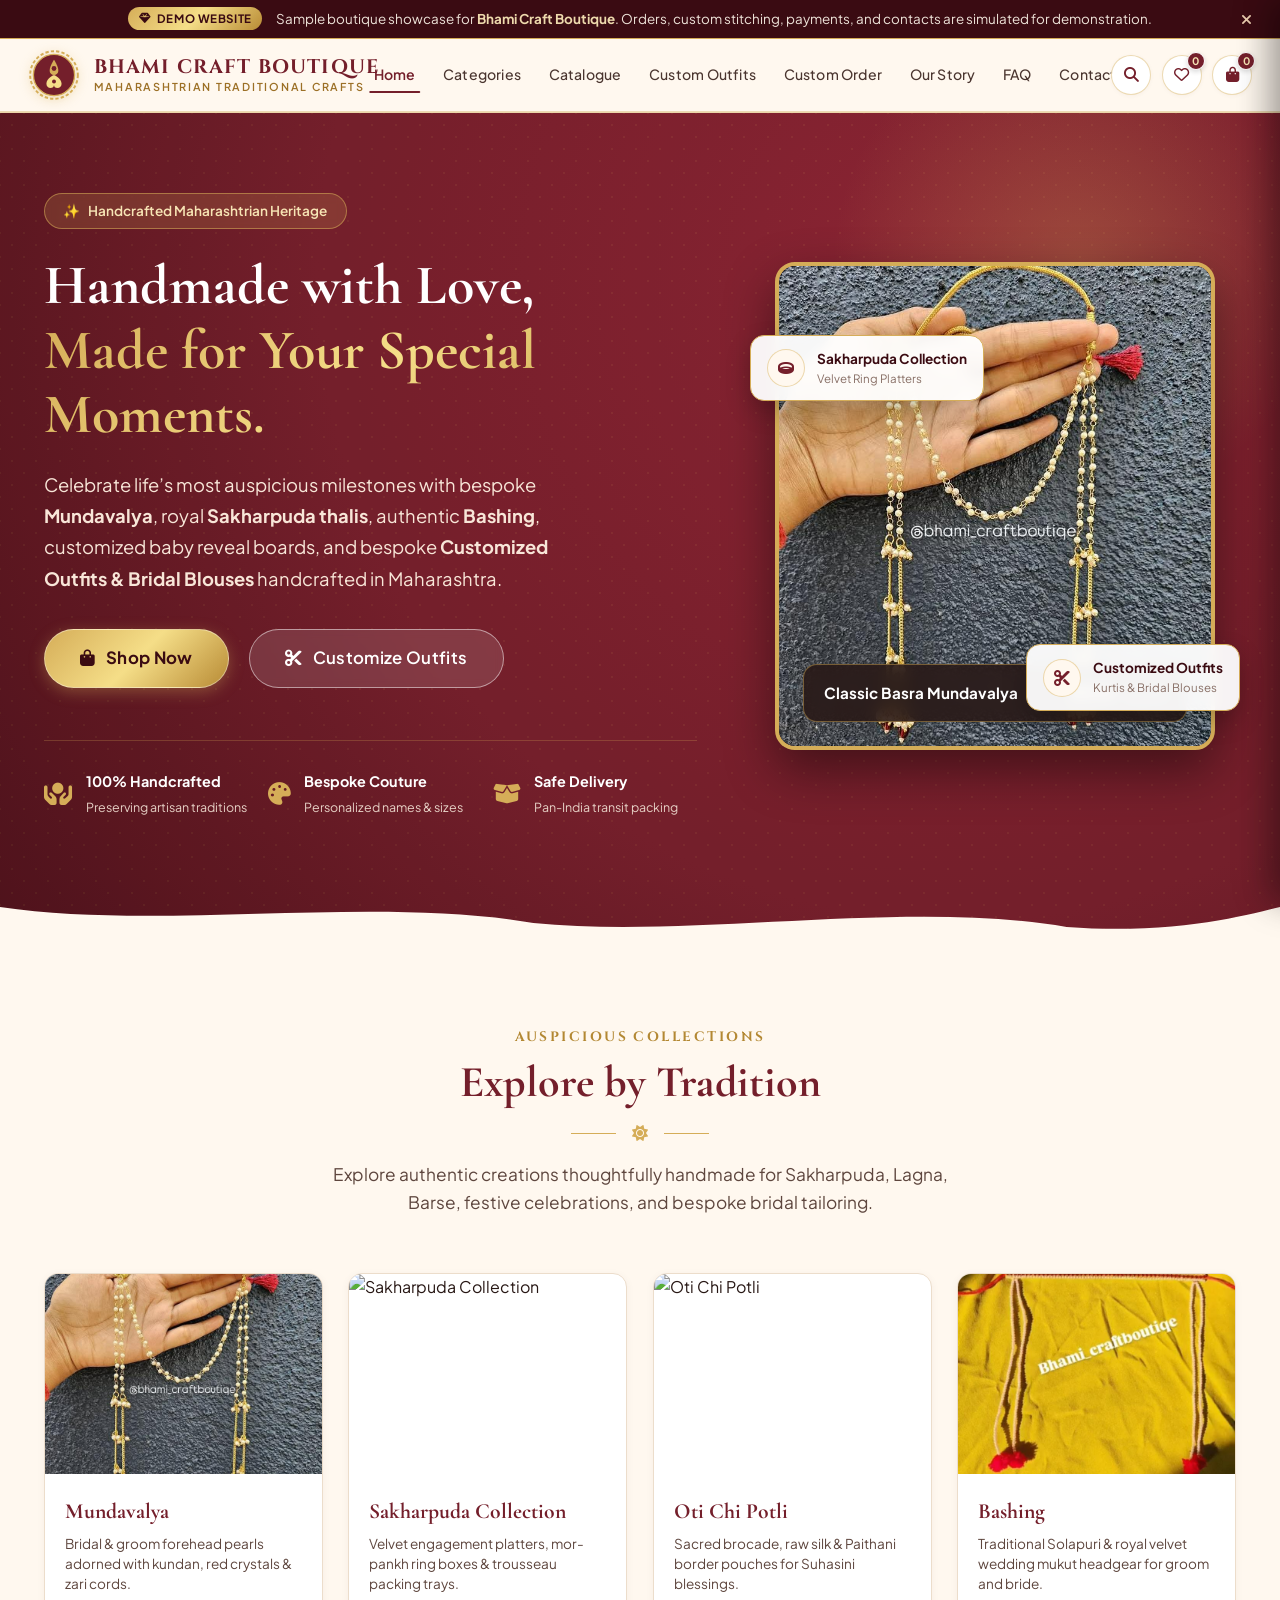
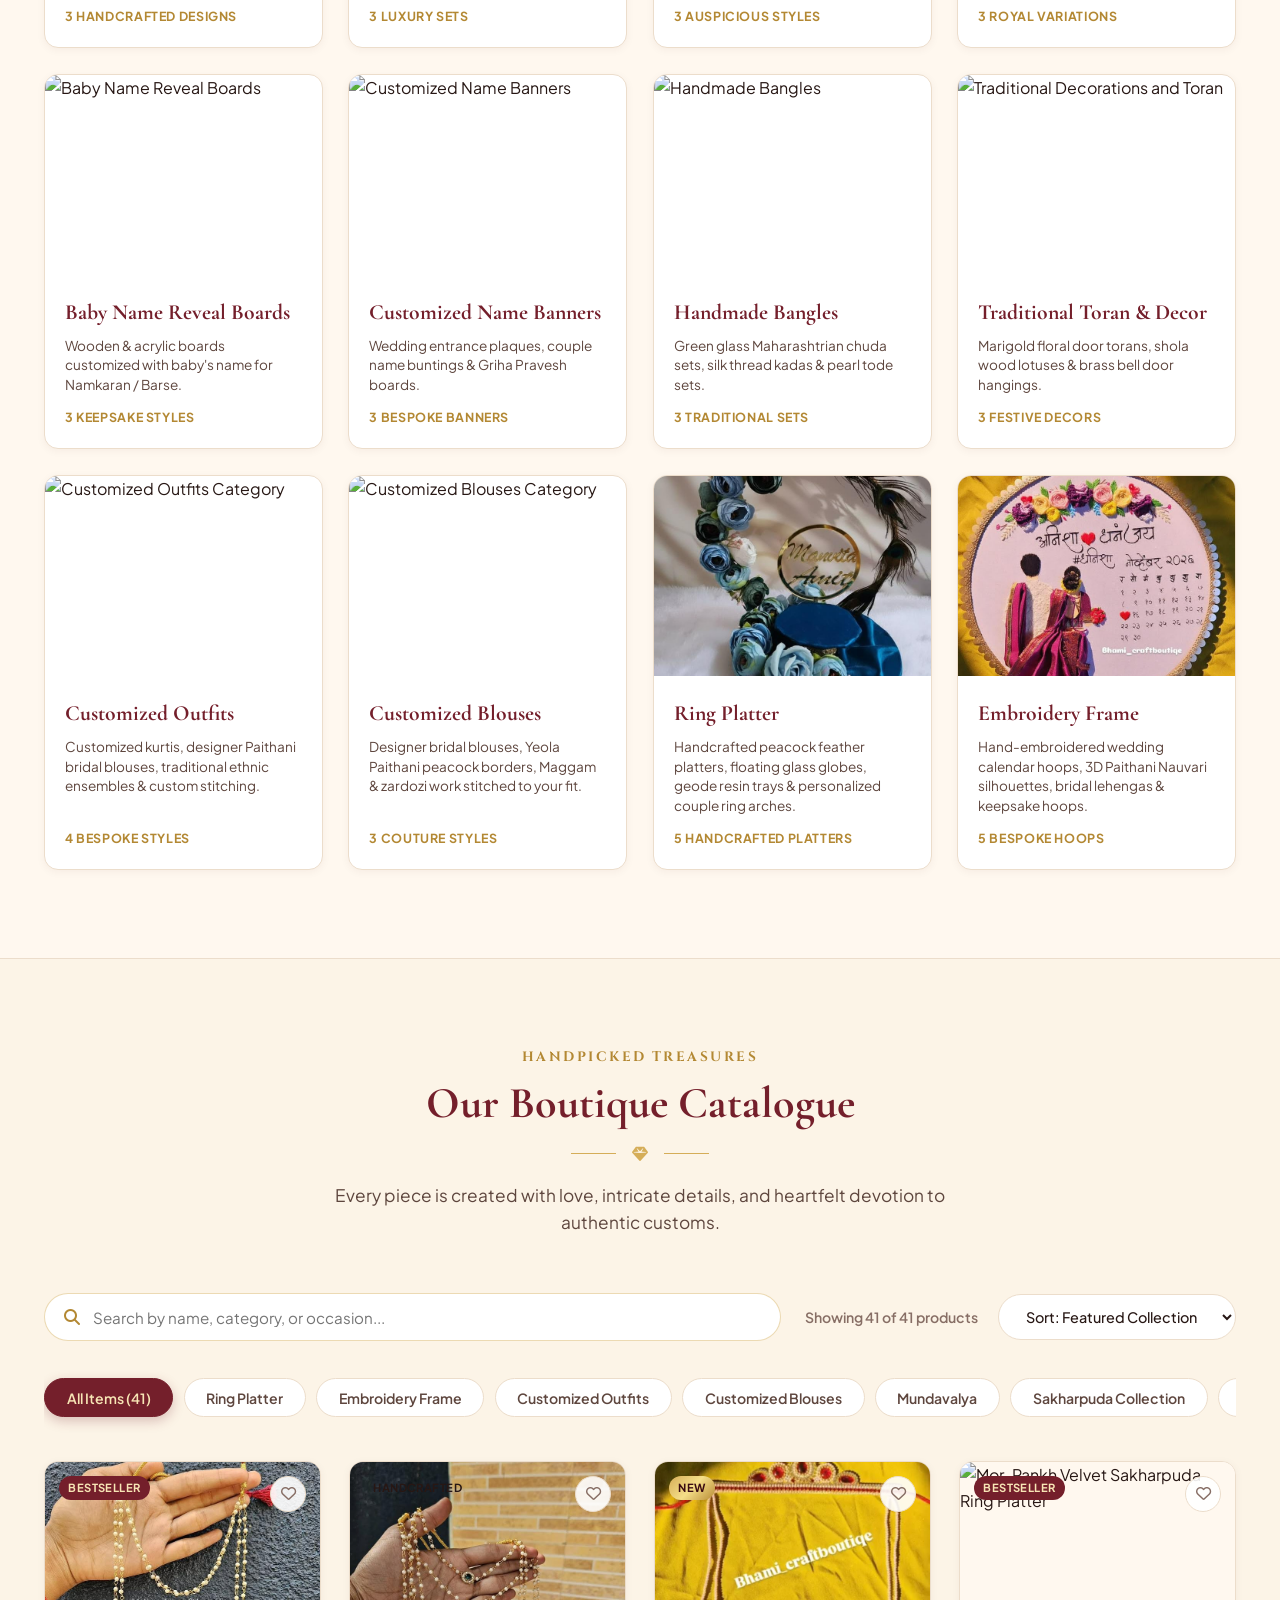
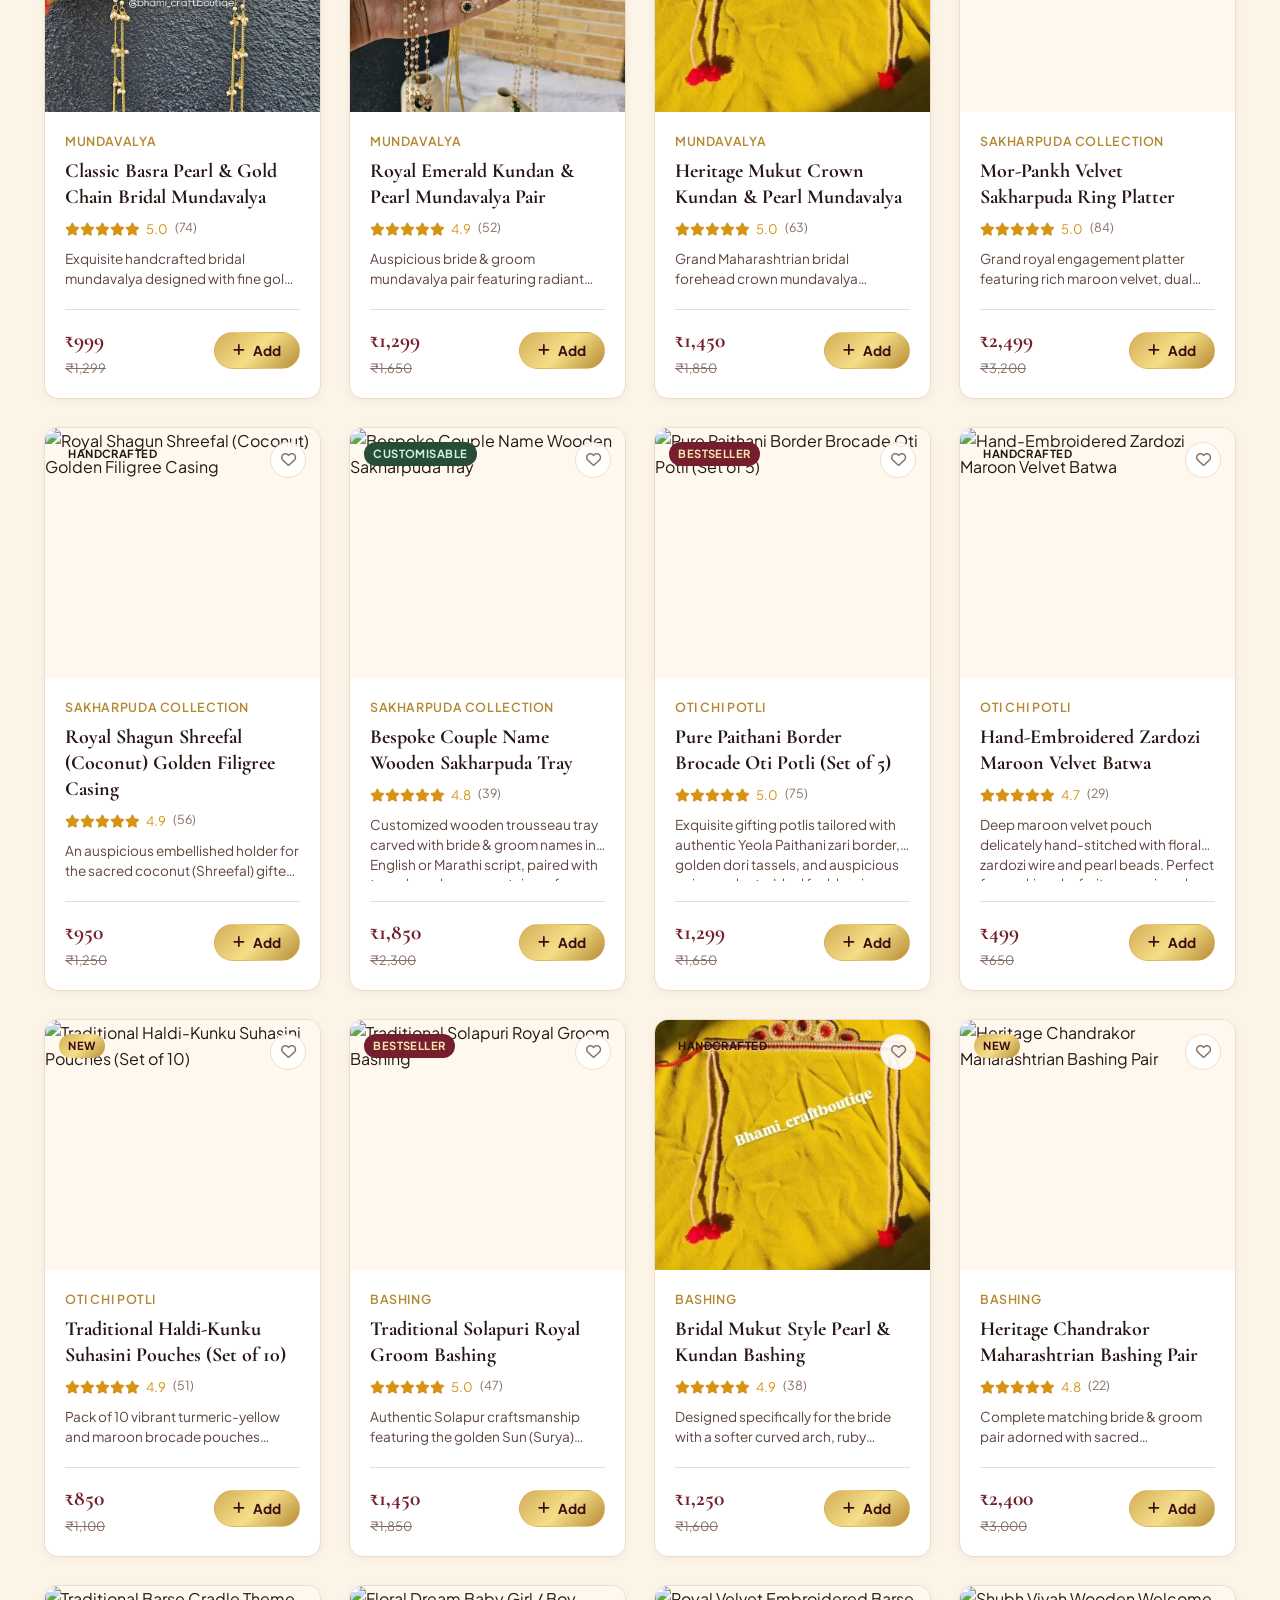
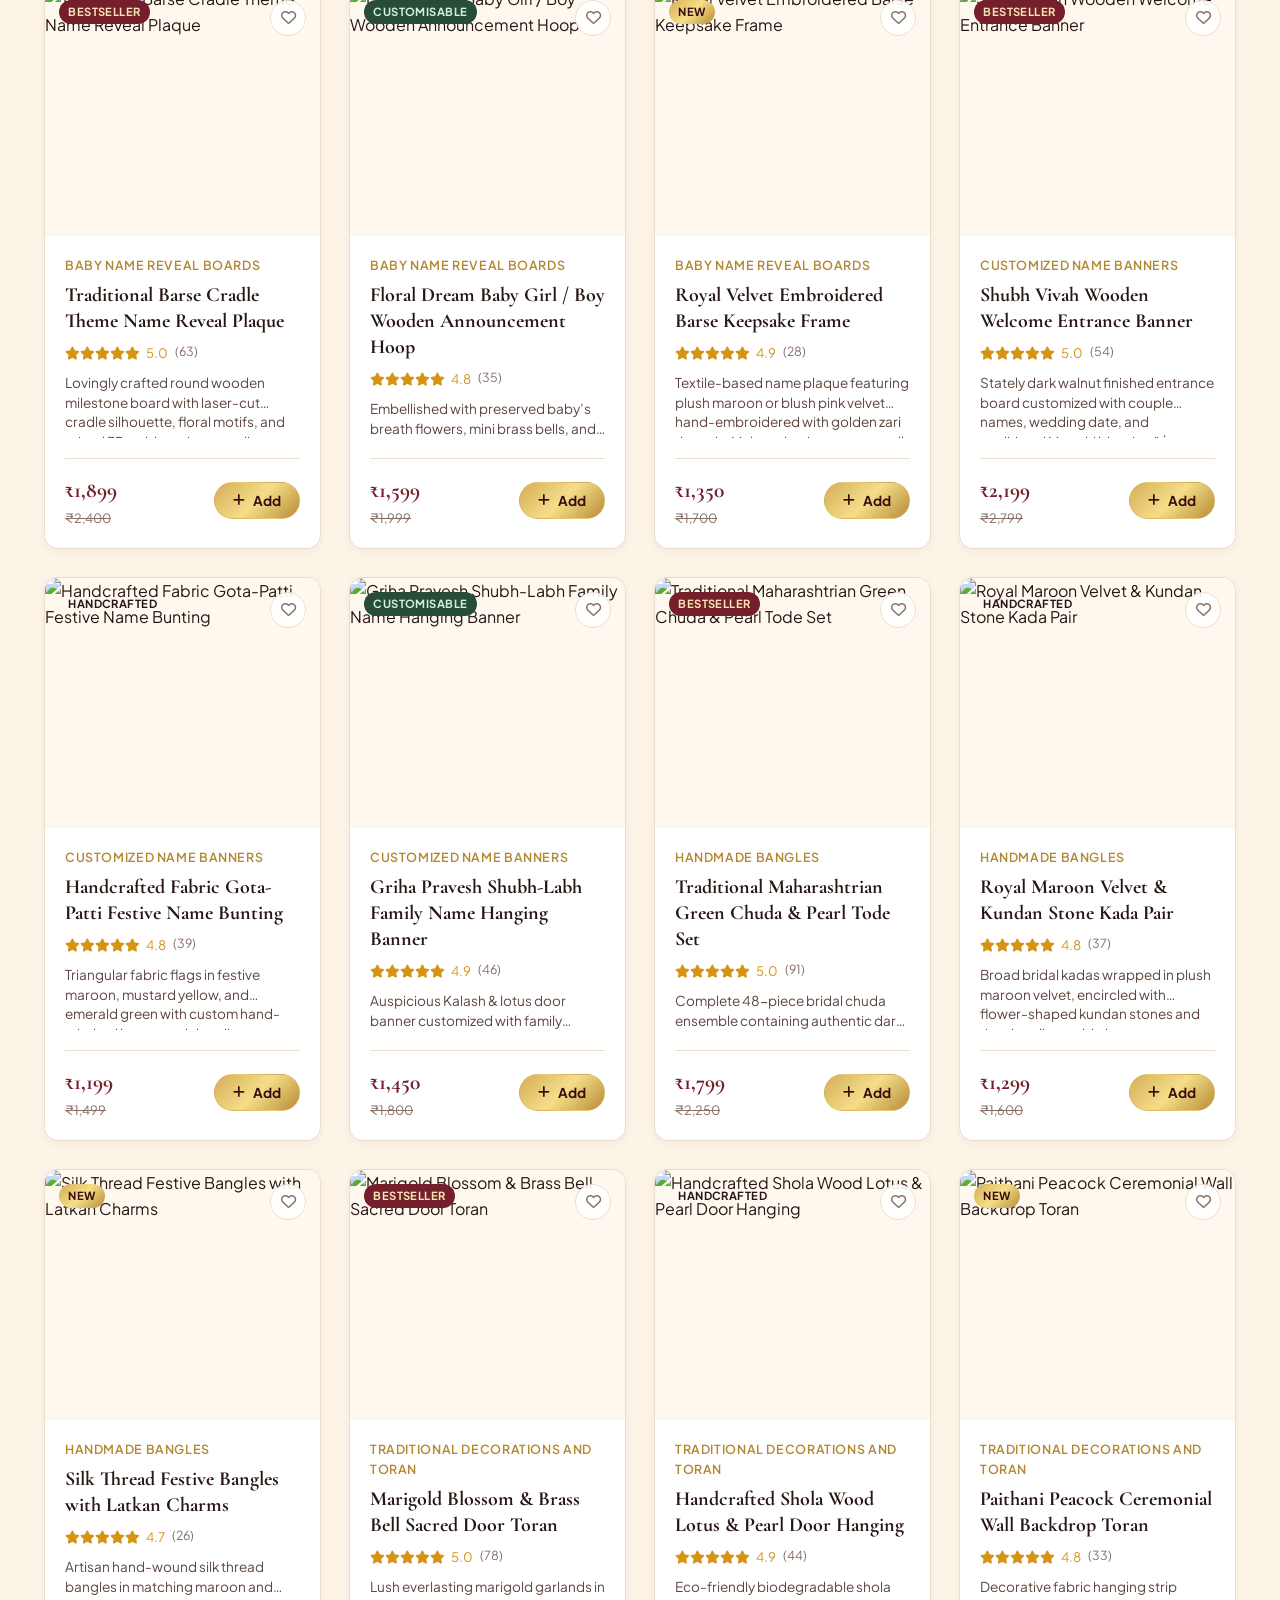
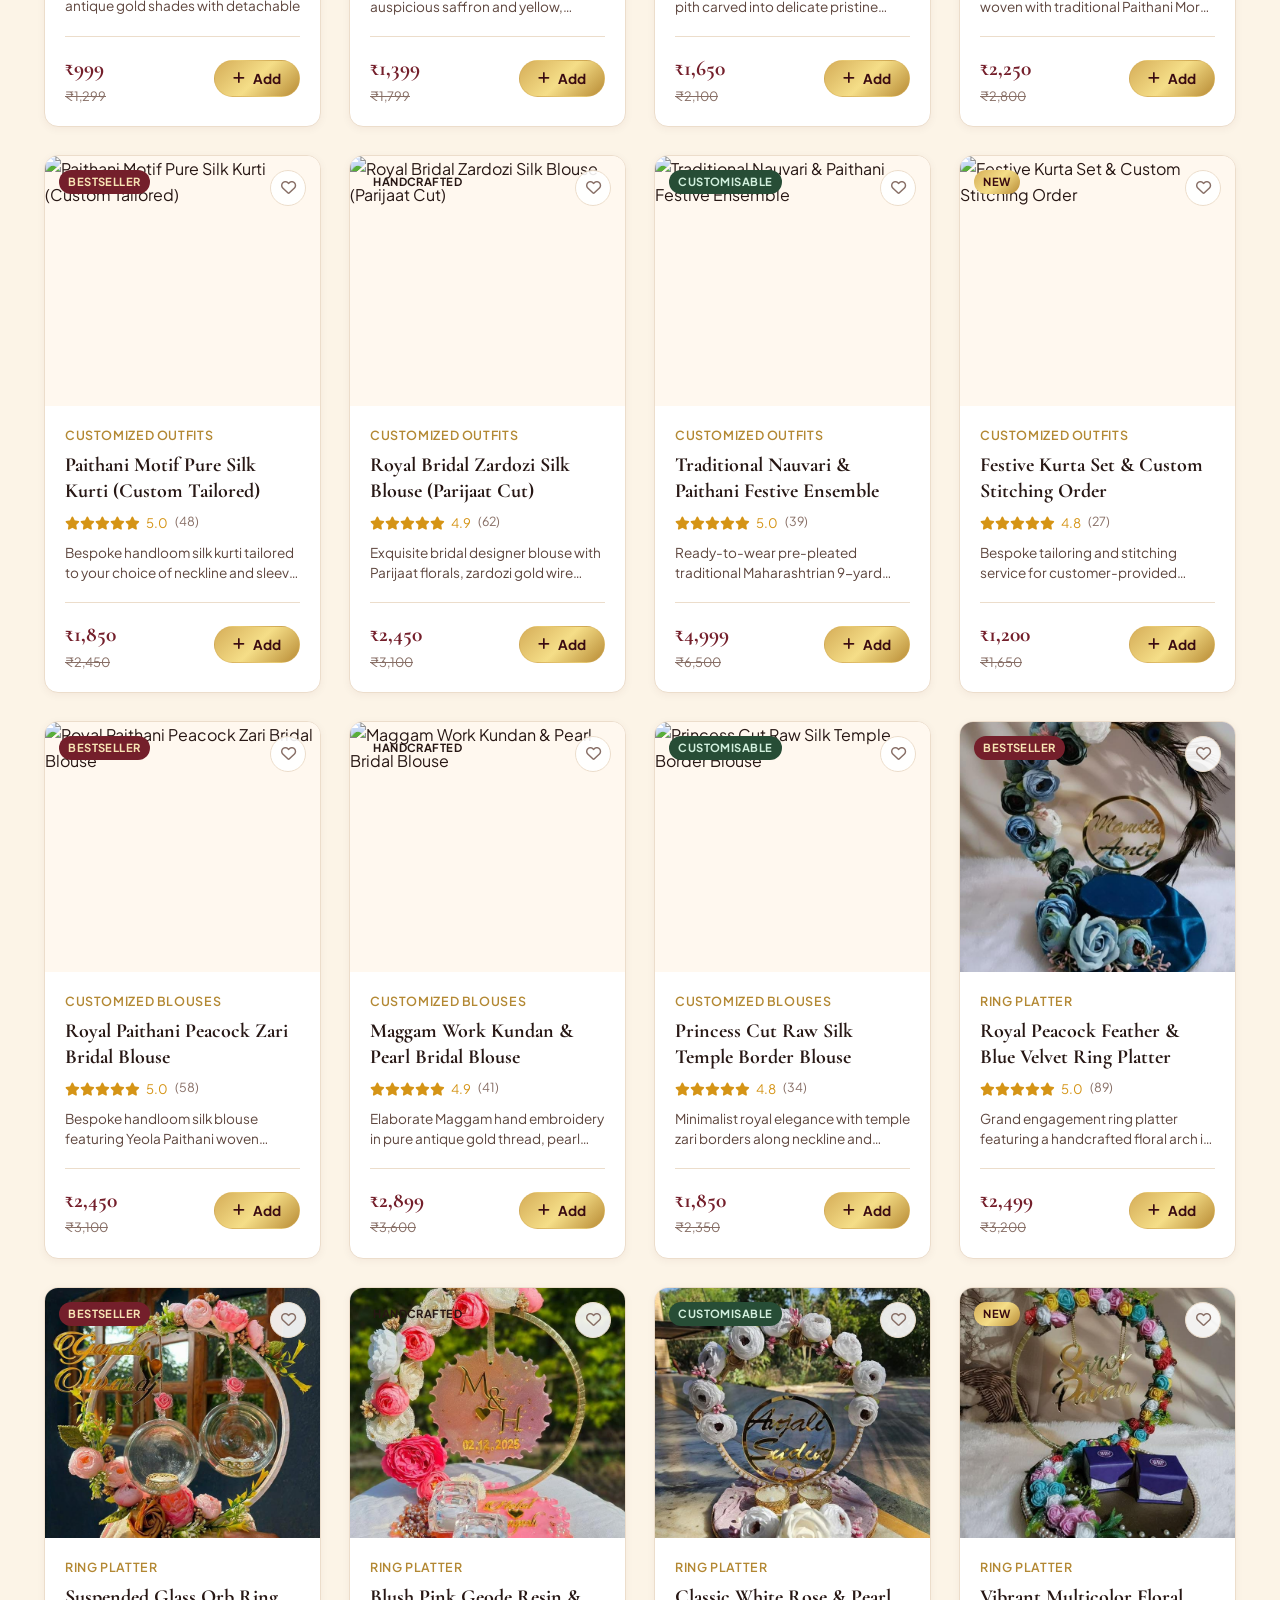
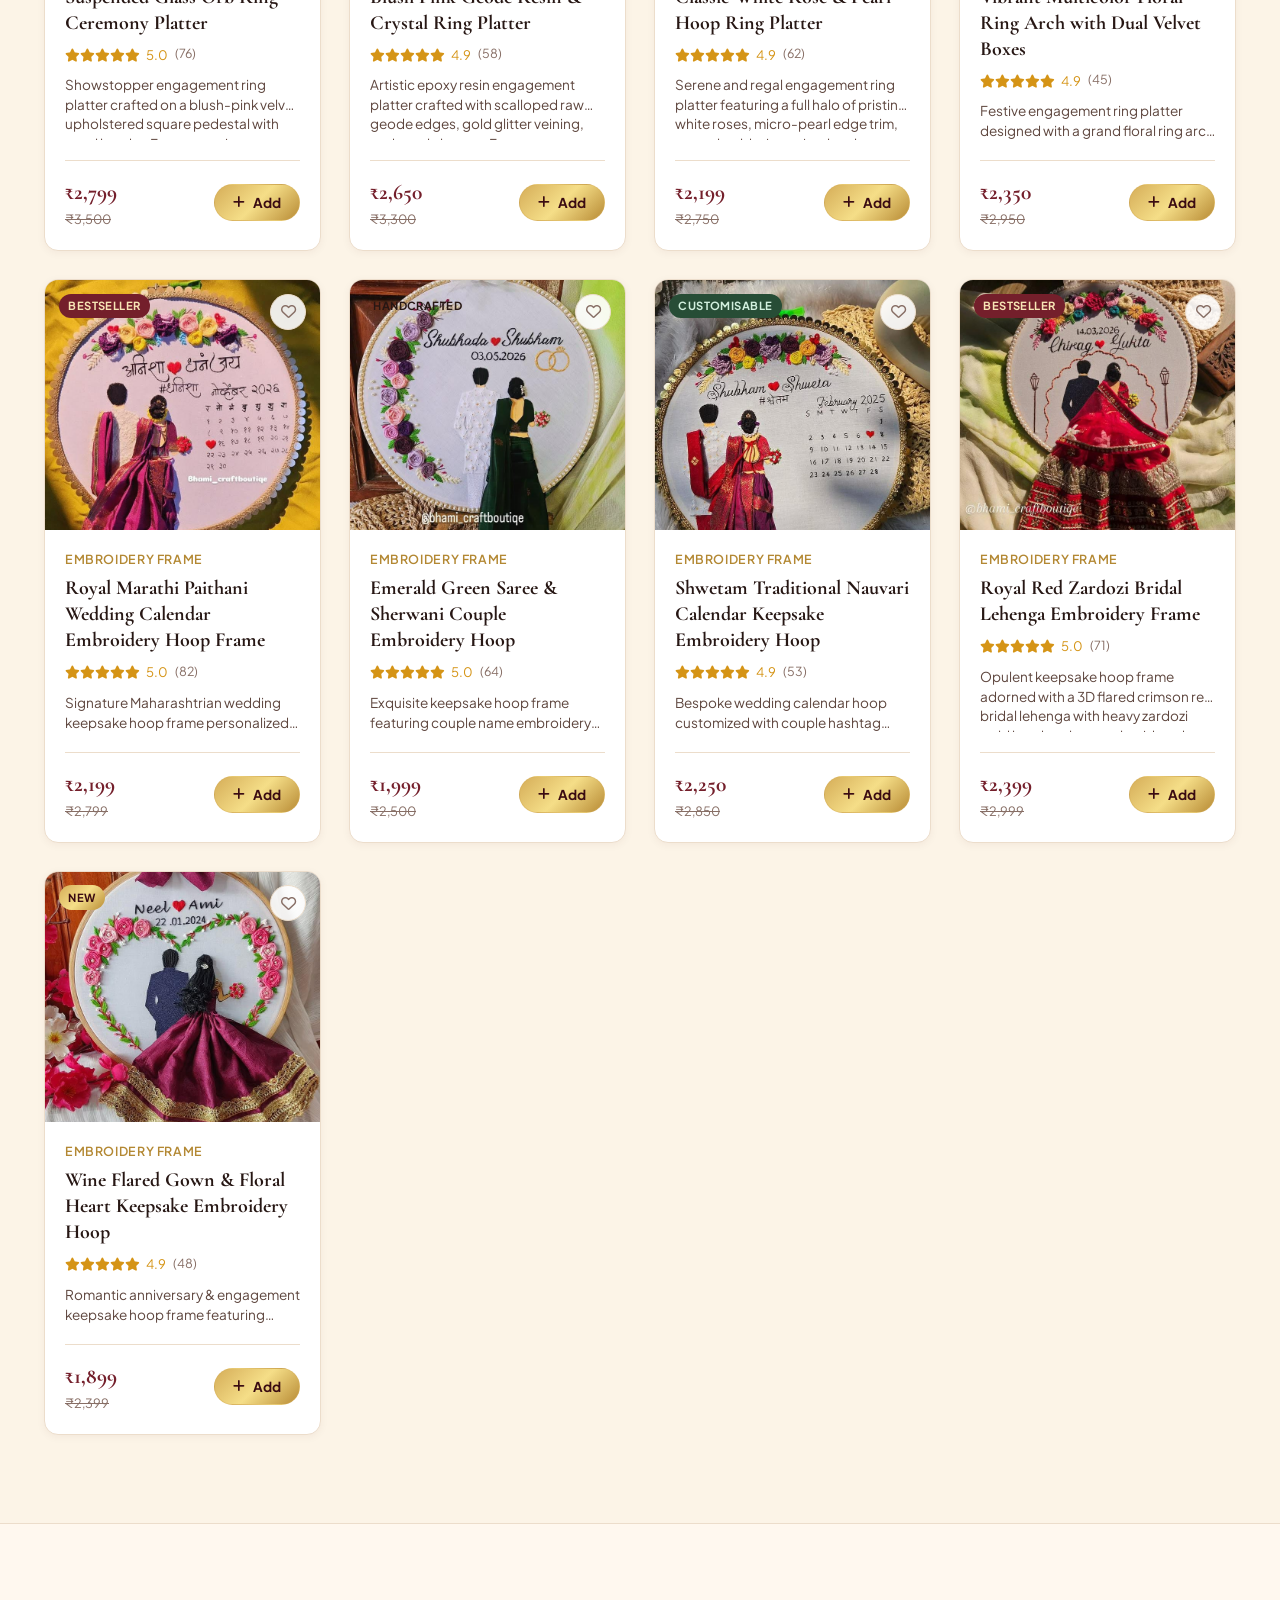
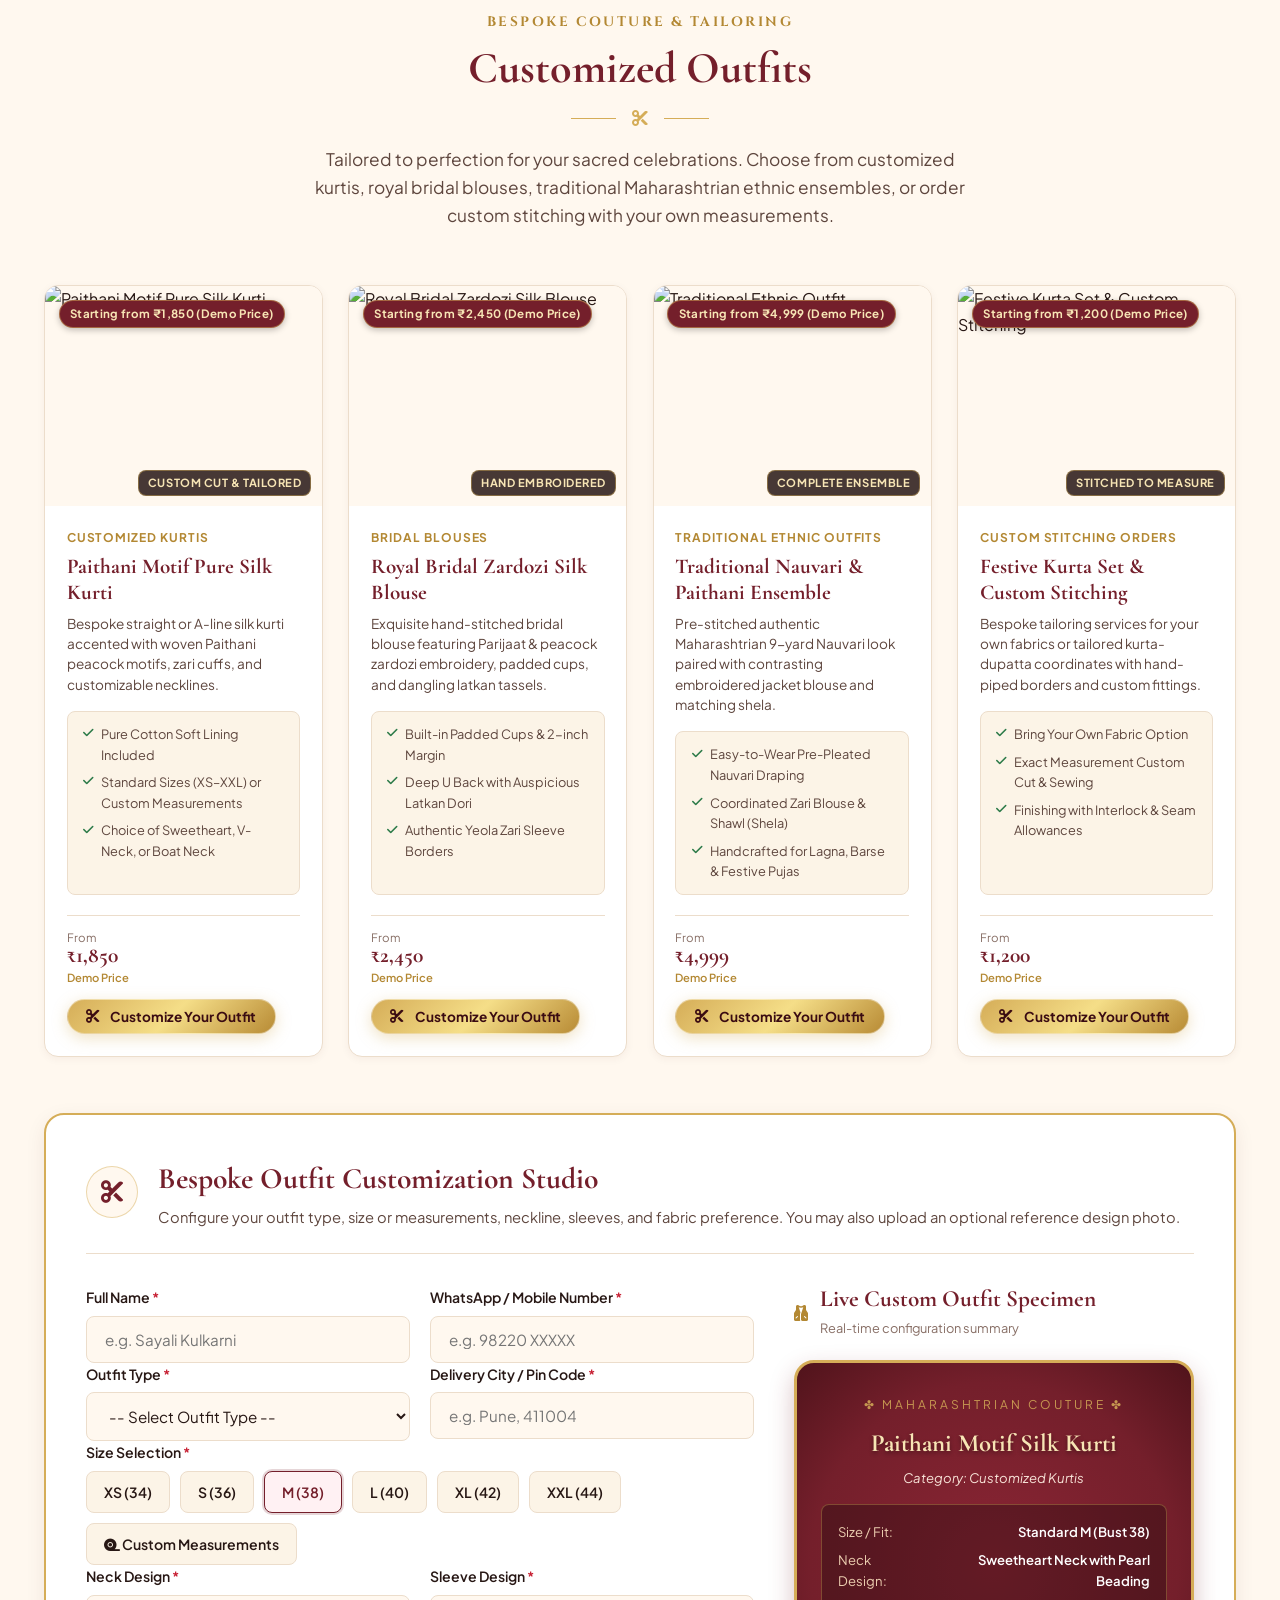
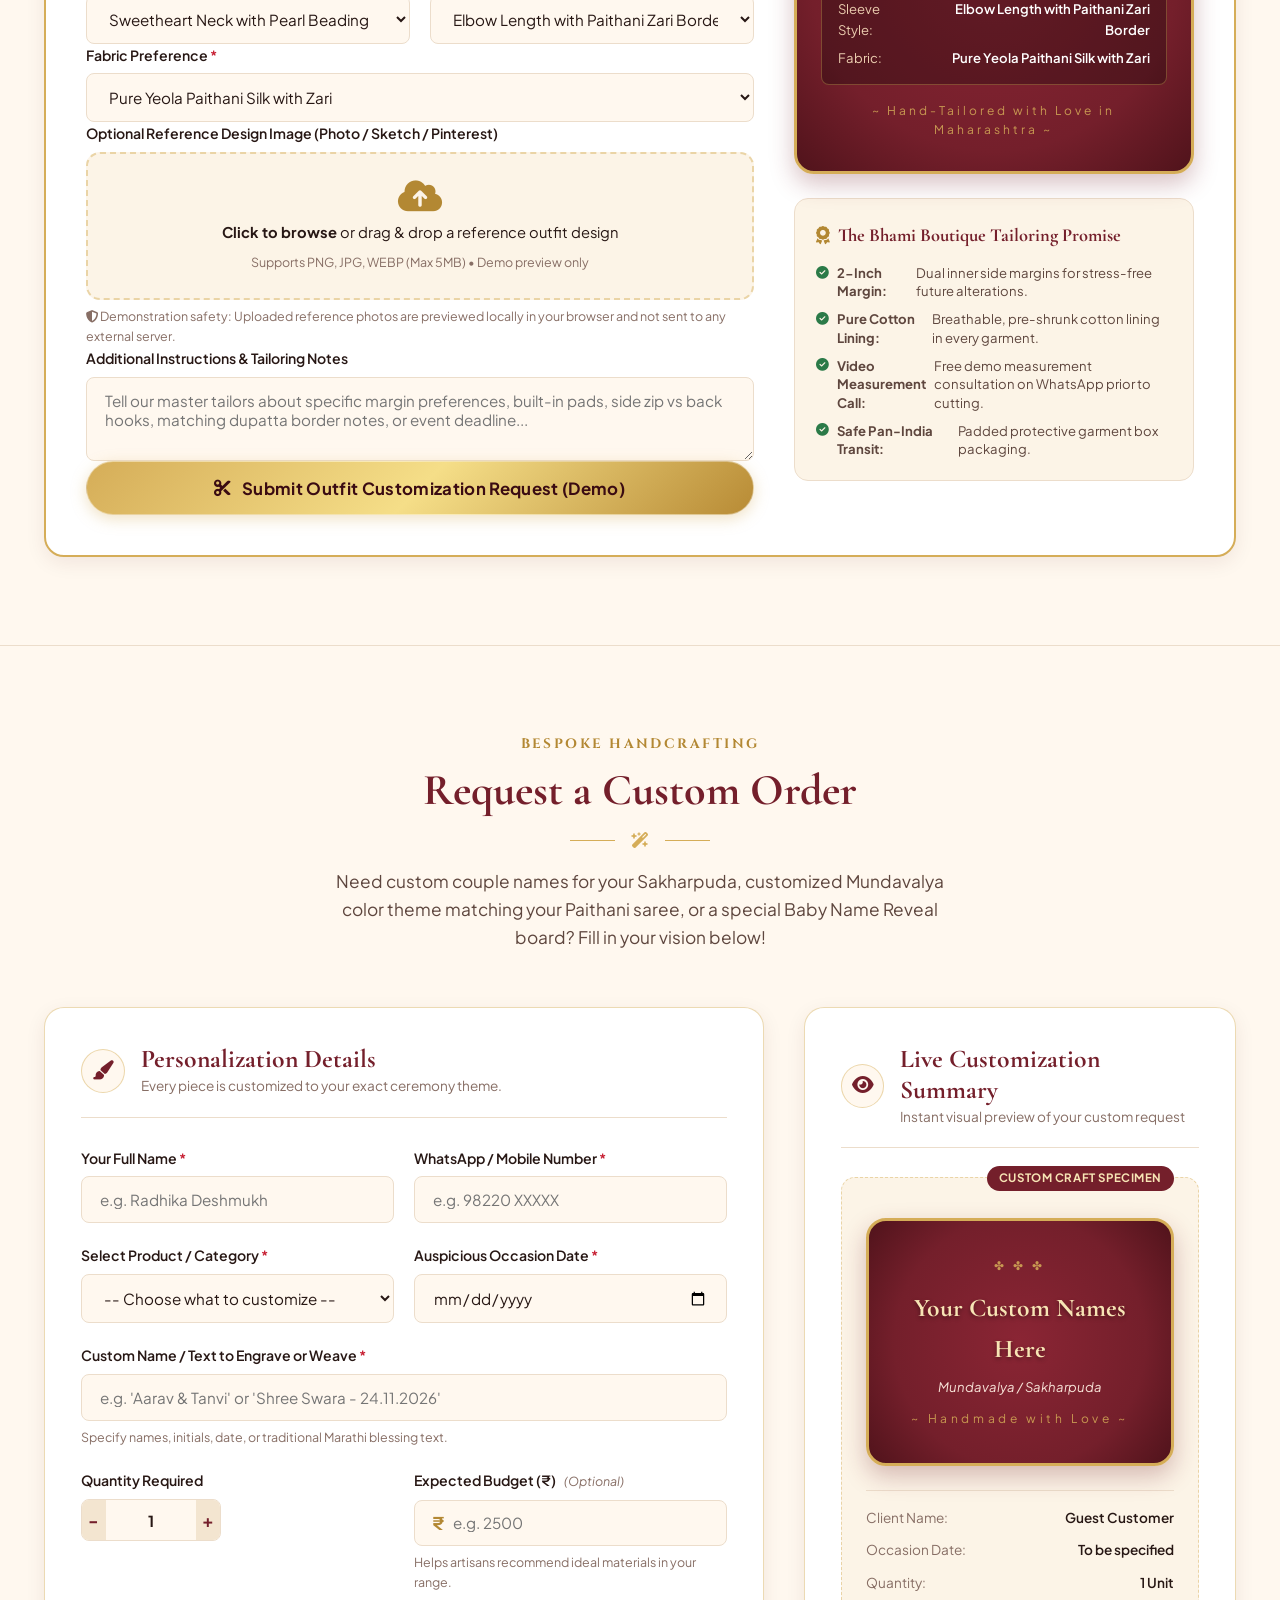
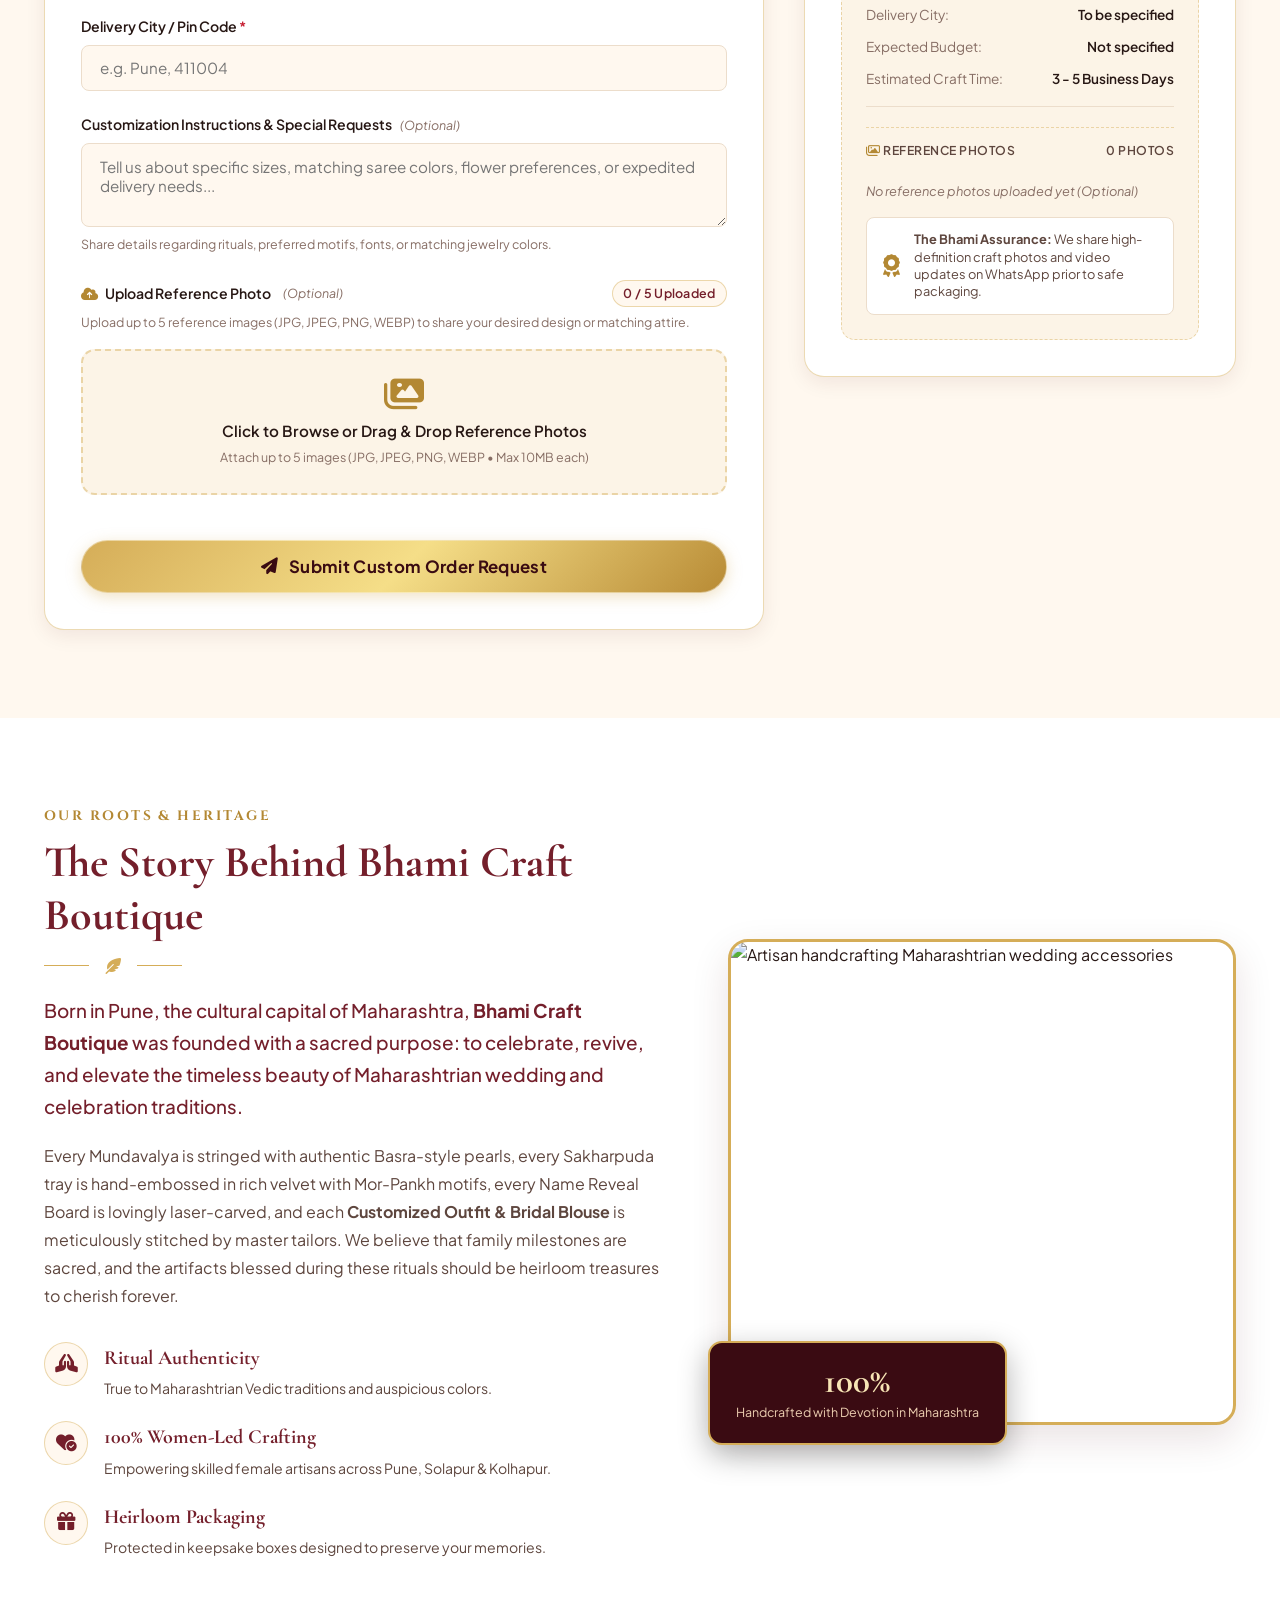
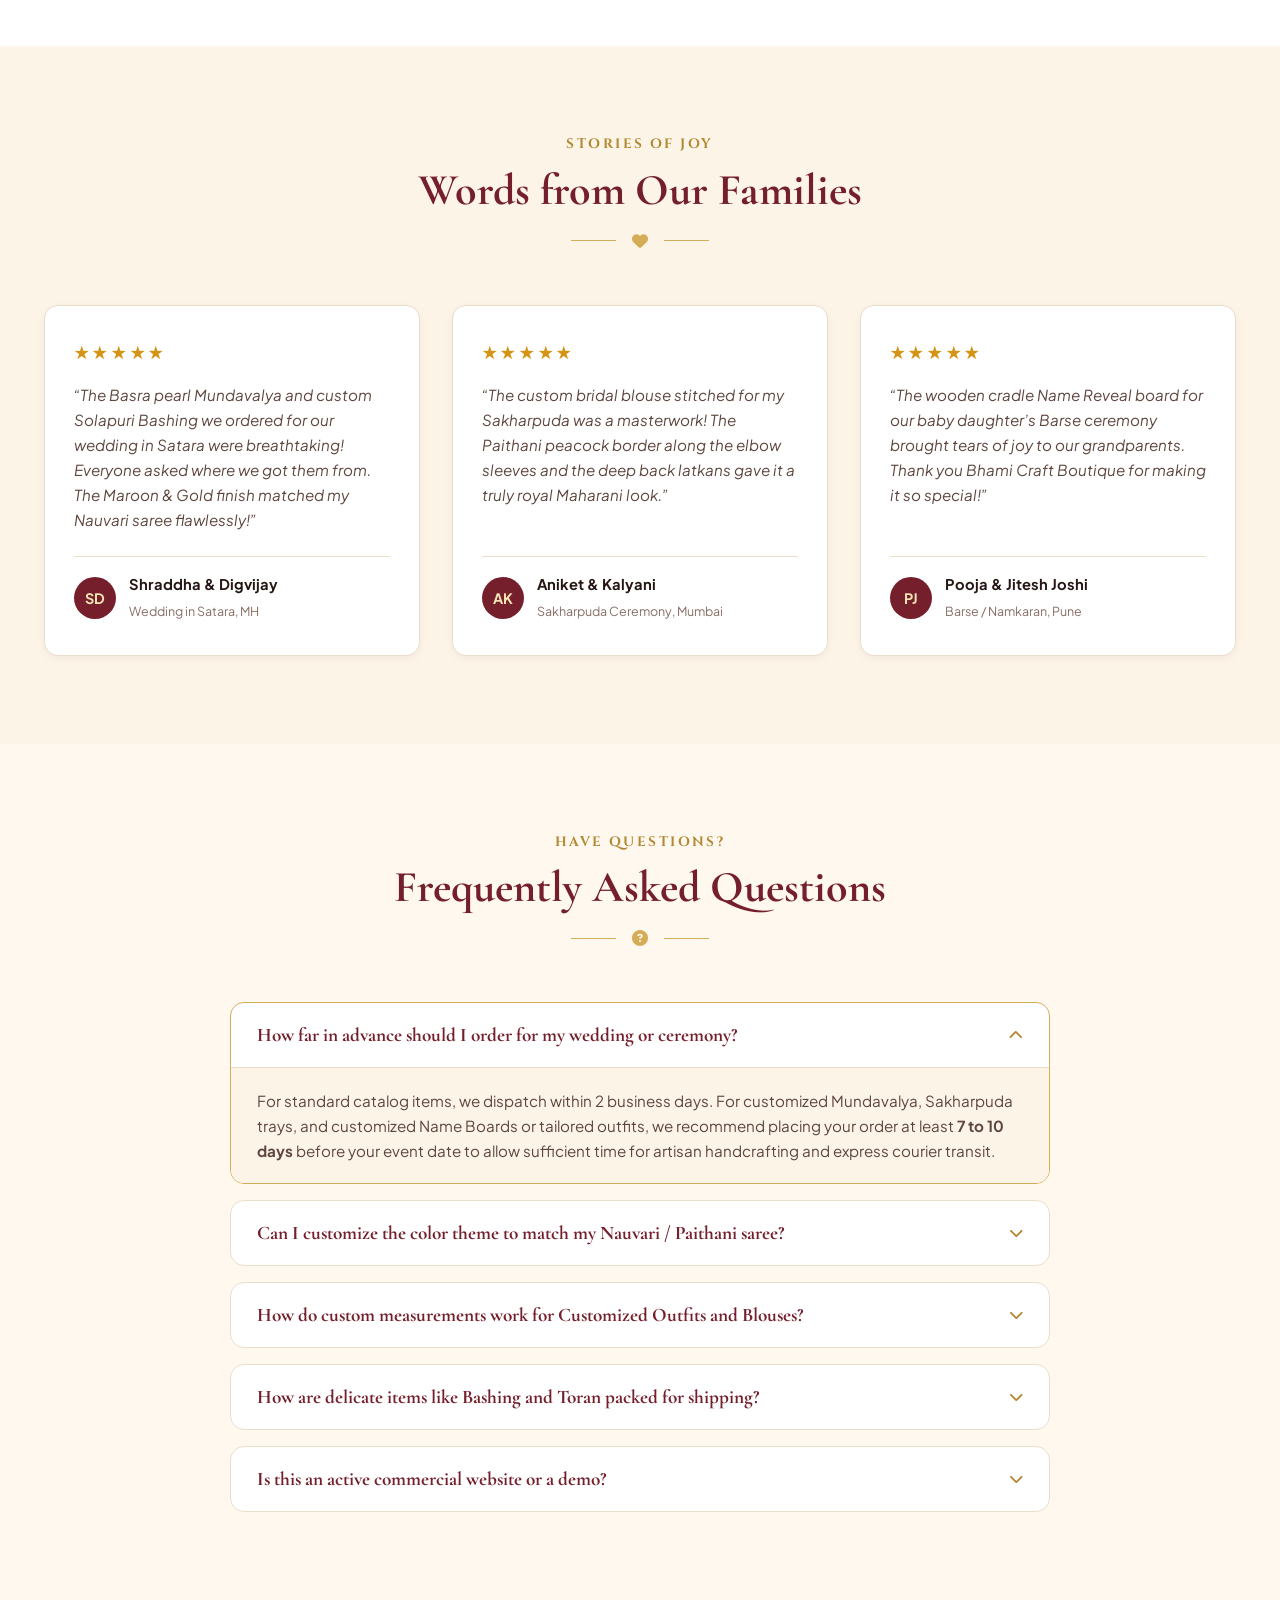
==== commit fa1d8207: "Separate customer and admin access" ====
--- a/index.html
+++ b/index.html
@@ -87,11 +87,6 @@
           <span class="badge" id="cartBadgeCount">0</span>
         </button>
 
-        <button class="action-btn admin-btn" id="adminDashboardBtn" onclick="window.location.href='admin/'" aria-label="Open Artisan Admin Dashboard" title="Artisan Admin Orders Dashboard">
-          <i class="fa-solid fa-clipboard-list"></i>
-          <span class="admin-badge" id="adminBadgeCount">0</span>
-        </button>
-
         <button class="mobile-toggle-btn" id="mobileMenuBtn" aria-label="Toggle mobile menu" aria-expanded="false">
           <span class="hamburger-bar"></span>
           <span class="hamburger-bar"></span>
@@ -144,7 +139,6 @@
         <li><a href="#about" class="mobile-nav-link"><i class="fa-solid fa-feather-pointed"></i> Our Story</a></li>
         <li><a href="#faq" class="mobile-nav-link"><i class="fa-solid fa-circle-question"></i> FAQ</a></li>
         <li><a href="#contact" class="mobile-nav-link"><i class="fa-solid fa-envelope"></i> Contact Us</a></li>
-        <li><a href="#" class="mobile-nav-link" id="mobileAdminLink" href="admin/"><i class="fa-solid fa-clipboard-check text-gold"></i> Admin Dashboard <span class="badge" id="mobileAdminBadgeCount">0</span></a></li>
       </ul>
       <div class="drawer-footer">
         <p class="drawer-phone"><i class="fa-brands fa-whatsapp"></i> +91 98XXX XXXXX (Demo)</p>
@@ -1690,9 +1684,6 @@
       <button class="btn btn-gold btn-block" id="closeReceiptBtn">
         <i class="fa-solid fa-bag-shopping"></i> Continue Exploring Boutique
       </button>
-      <button class="btn btn-outline btn-block" id="receiptViewAdminBtn" style="margin-top: 0.6rem; border-color: var(--gold); color: var(--primary); background: var(--cream);">
-        <i class="fa-solid fa-clipboard-list text-gold"></i> View in Admin Dashboard
-      </button>
     </div>
   </div>
 
@@ -1713,53 +1704,10 @@
       <button class="btn btn-gold btn-block" id="closeOutfitReceiptBtn">
         <i class="fa-solid fa-vest"></i> Continue Exploring Boutique
       </button>
-      <button class="btn btn-outline btn-block" id="outfitReceiptViewAdminBtn" style="margin-top: 0.6rem; border-color: var(--gold); color: var(--primary); background: var(--cream);">
-        <i class="fa-solid fa-clipboard-list text-gold"></i> View in Admin Dashboard
-      </button>
     </div>
   </div>
 
-  <!-- 6. Artisan Admin Orders Dashboard Modal -->
-  <div class="modal-backdrop" id="adminDashboardBackdrop"></div>
-  <div class="admin-dashboard-modal" id="adminDashboardModal" role="dialog" aria-modal="true" aria-labelledby="adminDashboardTitle">
-    <div class="admin-modal-header">
-      <div class="admin-header-title">
-        <i class="fa-solid fa-clipboard-check"></i>
-        <div>
-          <h3 id="adminDashboardTitle">Artisan Order Dashboard &amp; Inquiries</h3>
-          <p>Real-time customer personalization requests &amp; reference photos</p>
-        </div>
-      </div>
-      <button class="admin-modal-close-btn" id="closeAdminDashboardBtn" aria-label="Close Admin Dashboard">&times;</button>
-    </div>
-
-    <div class="admin-toolbar">
-      <div class="admin-search-wrapper">
-        <i class="fa-solid fa-magnifying-glass"></i>
-        <input type="text" id="adminSearchInput" class="admin-search-input" placeholder="Search customer, phone, order ID, product, city...">
-      </div>
-      <div class="admin-filter-tabs">
-        <button class="admin-tab-btn active" data-filter="all">All Orders (<span id="adminTabCountAll">0</span>)</button>
-        <button class="admin-tab-btn" data-filter="custom">Custom Crafts (<span id="adminTabCountCustom">0</span>)</button>
-        <button class="admin-tab-btn" data-filter="outfit">Outfit Studio (<span id="adminTabCountOutfit">0</span>)</button>
-        <button class="admin-tab-btn" data-filter="checkout">Cart Orders (<span id="adminTabCountCheckout">0</span>)</button>
-      </div>
-      <div class="admin-toolbar-actions">
-        <button class="admin-btn-action" id="adminExportJsonBtn" title="Download orders as JSON">
-          <i class="fa-solid fa-download"></i> Export
-        </button>
-        <button class="admin-btn-action" id="adminResetDemoBtn" title="Reset sample demo orders">
-          <i class="fa-solid fa-rotate-right"></i> Reset
-        </button>
-      </div>
-    </div>
-
-    <div class="admin-orders-body" id="adminOrdersBody">
-      <!-- Injected dynamically by script.js -->
-    </div>
-  </div>
-
-  <!-- 7. Image Lightbox Modal for Enlarge View -->
+  <!-- 6. Image Lightbox Modal for Enlarge View -->
   <div class="image-lightbox-modal" id="imageLightboxModal" role="dialog" aria-modal="true" aria-label="Reference image full view">
     <div class="image-lightbox-backdrop" id="imageLightboxBackdrop"></div>
     <div class="image-lightbox-content">
